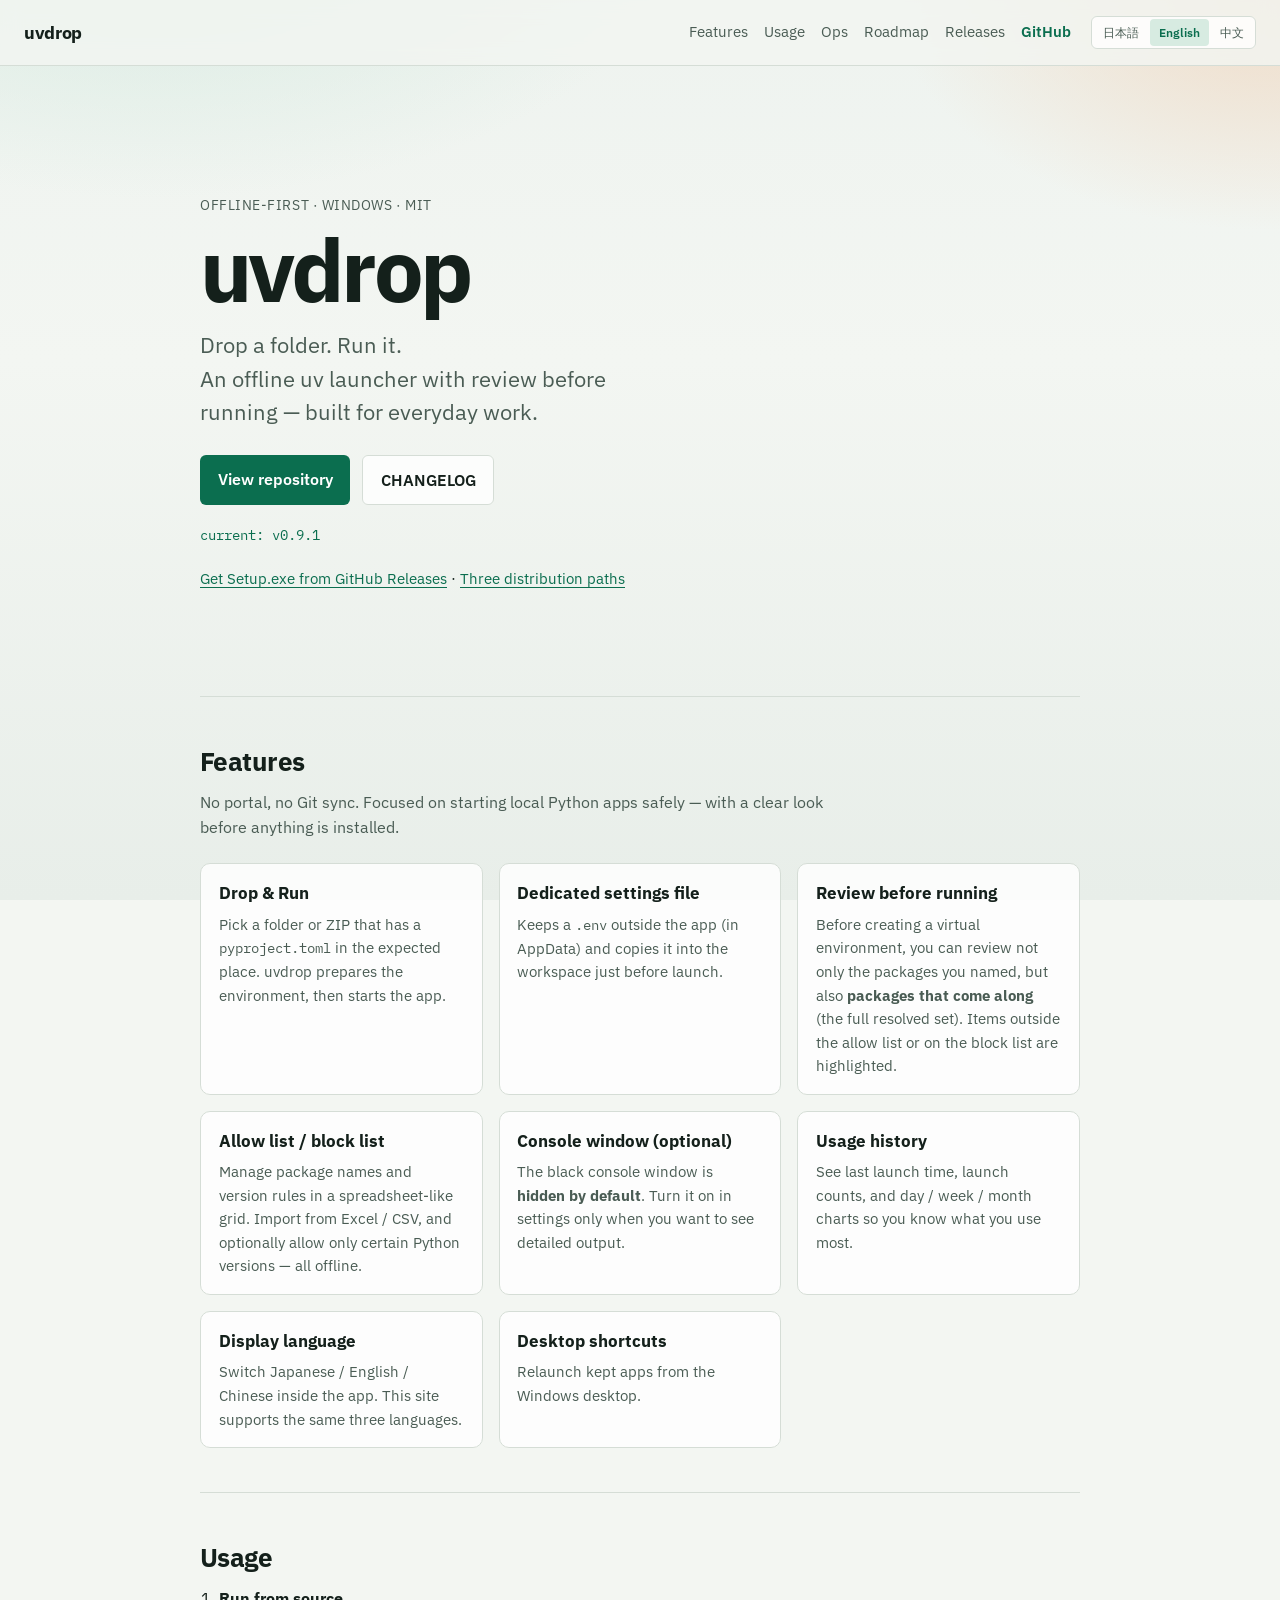
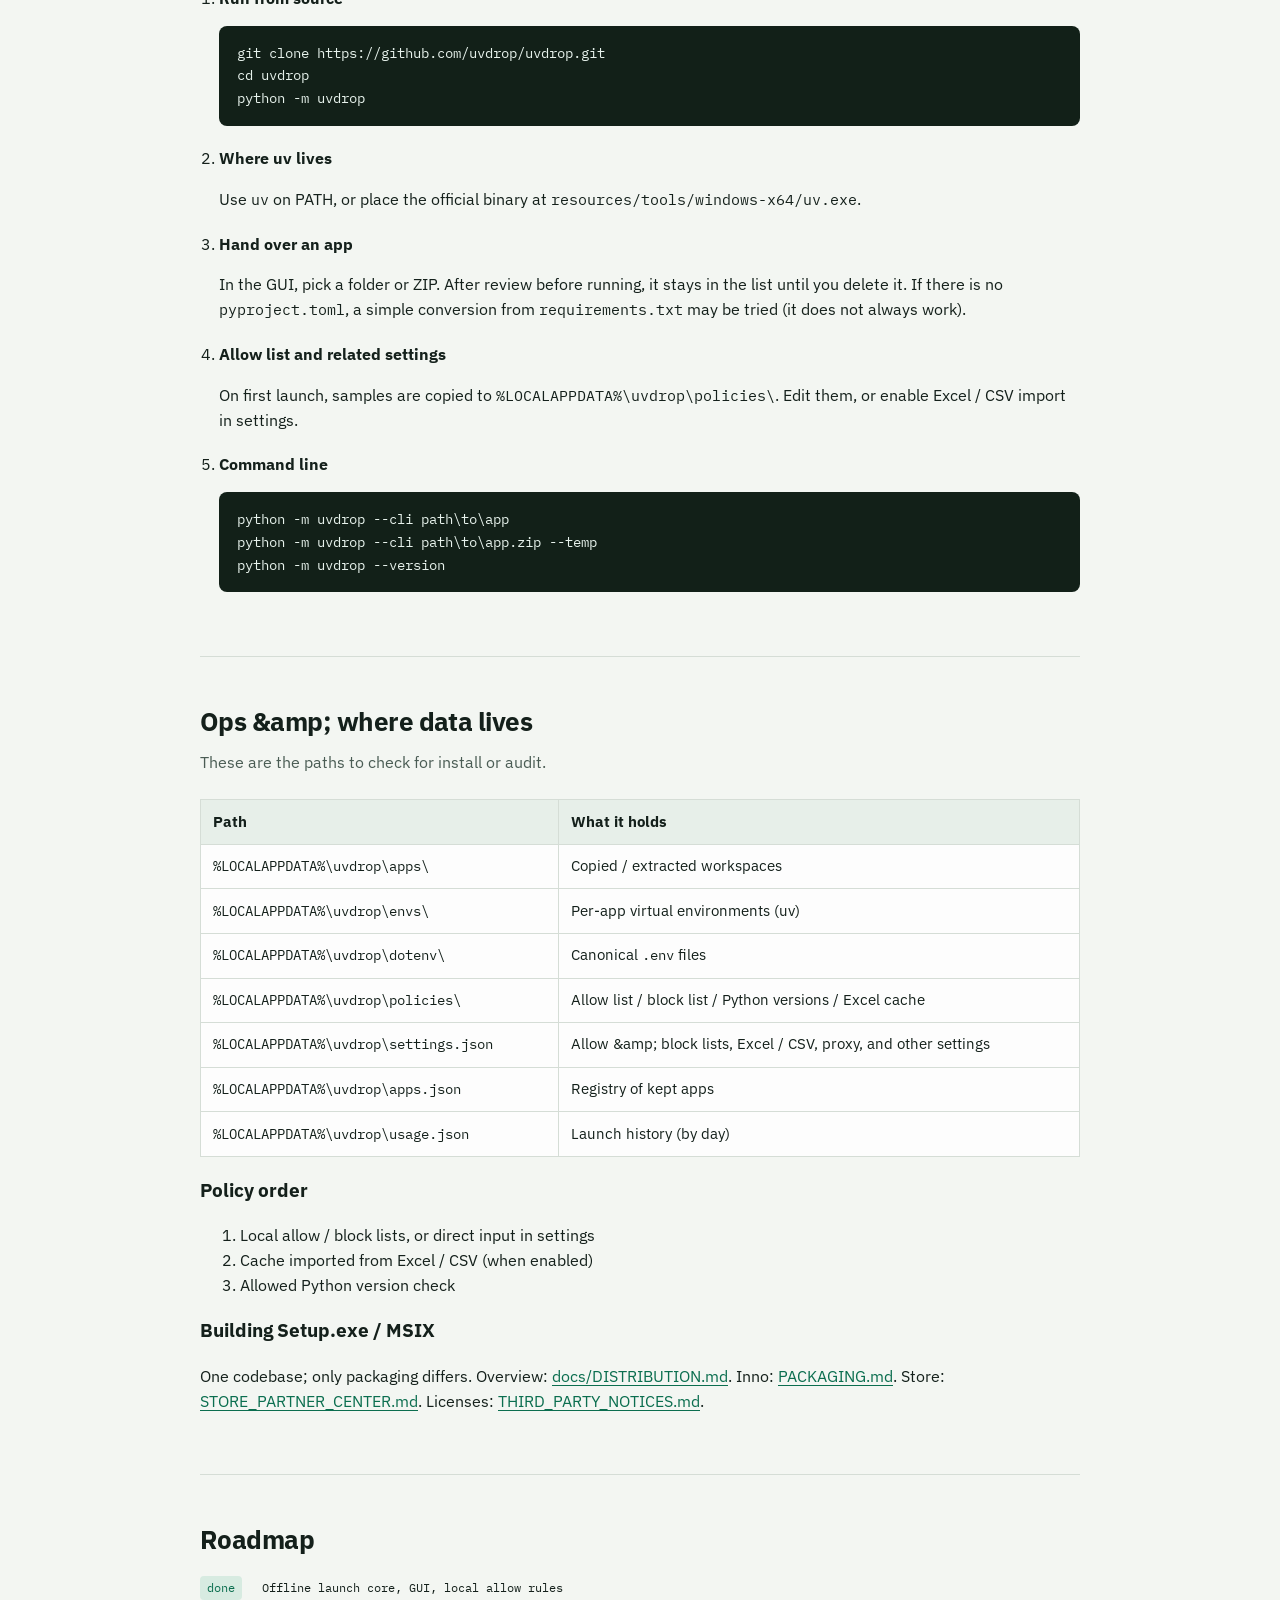
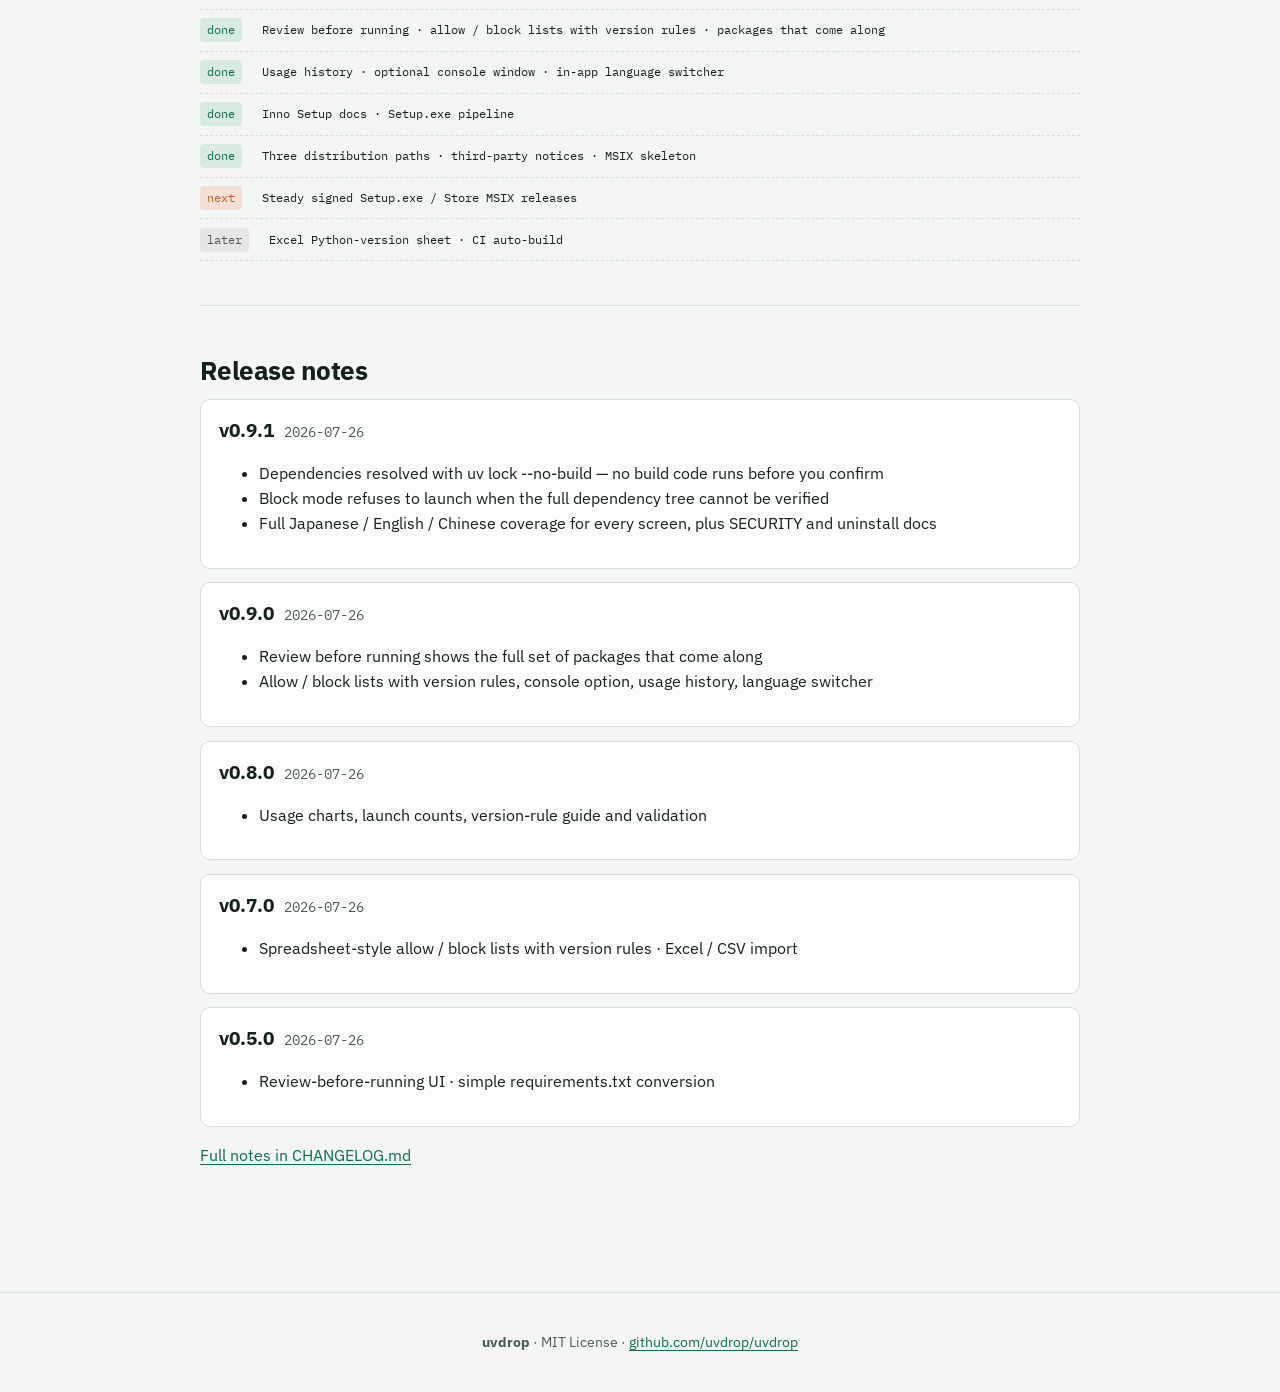
==== docs/index.html @ cacb7b63 "Add guarded catalog distribution and benchmark tooling Support local and HTTP catalog endpoints, Pyt" ====
<!DOCTYPE html>
<html lang="en">
<head>
  <meta charset="utf-8" />
  <meta name="viewport" content="width=device-width, initial-scale=1" />
  <title>uvdrop — Offline-first uv launcher</title>
  <meta name="description" content="Pass a folder or ZIP, review packages that come along before running, then start your Python app with uv — offline-friendly." />
  <link rel="preconnect" href="https://fonts.googleapis.com" />
  <link rel="preconnect" href="https://fonts.gstatic.com" crossorigin />
  <link href="https://fonts.googleapis.com/css2?family=IBM+Plex+Mono:wght@400;600&family=IBM+Plex+Sans:wght@400;500;600;700&display=swap" rel="stylesheet" />
  <link rel="stylesheet" href="styles.css" />
</head>
<body>
  <div class="bg"></div>
  <header class="top">
    <a class="brand" href="./">uvdrop</a>
    <div class="top-right">
      <nav>
        <a href="#features" data-i18n="nav.features">Features</a>
        <a href="#usage" data-i18n="nav.usage">Usage</a>
        <a href="#ops" data-i18n="nav.ops">Ops</a>
        <a href="#roadmap" data-i18n="nav.roadmap">Roadmap</a>
        <a href="#changelog" data-i18n="nav.changelog">Releases</a>
        <a class="gh" href="https://github.com/uvdrop/uvdrop" data-i18n="nav.github">GitHub</a>
      </nav>
      <div class="lang-switch" role="group" aria-label="Language">
        <button type="button" data-lang="ja" aria-pressed="false">日本語</button>
        <button type="button" data-lang="en" aria-pressed="false">English</button>
        <button type="button" data-lang="zh" aria-pressed="false">中文</button>
      </div>
    </div>
  </header>

  <main>
    <section class="hero">
      <p class="eyebrow" data-i18n="hero.eyebrow">Offline-first · Windows · MIT</p>
      <h1 class="logo">uvdrop</h1>
      <p class="tag" data-i18n-html="hero.tag">Drop a folder. Run it.<br />An offline uv launcher with review before running.</p>
      <div class="cta">
        <a class="btn primary" href="https://github.com/uvdrop/uvdrop" data-i18n="hero.cta.repo">View repository</a>
        <a class="btn ghost" href="https://github.com/uvdrop/uvdrop/blob/main/CHANGELOG.md" data-i18n="hero.cta.changelog">CHANGELOG</a>
      </div>
      <p class="ver" id="site-version" data-i18n="hero.version">current: v0.9.1</p>
      <p class="hero-dl" data-i18n-html="hero.dl"><a href="https://github.com/uvdrop/uvdrop/releases">Get Setup.exe from GitHub Releases</a> · <a href="https://github.com/uvdrop/uvdrop/blob/main/docs/DISTRIBUTION.md">Three distribution paths</a></p>
    </section>

    <section id="features" class="block">
      <h2 data-i18n="features.title">Features</h2>
      <p class="lede" data-i18n="features.lede">No portal, no Git sync. Focused on starting local Python apps with a clear look before anything is installed.</p>
      <ul class="grid">
        <li>
          <h3 data-i18n-html="features.drop.title">Drop &amp; Run</h3>
          <p data-i18n-html="features.drop.body">Pick a folder or ZIP that has a <code>pyproject.toml</code> in the expected place.</p>
        </li>
        <li>
          <h3 data-i18n="features.env.title">Dedicated settings file</h3>
          <p data-i18n-html="features.env.body">Keeps a <code>.env</code> outside the app and copies it into the workspace just before launch.</p>
        </li>
        <li>
          <h3 data-i18n="features.review.title">Review before running</h3>
          <p data-i18n-html="features.review.body">Before creating a virtual environment, review packages that come along (the full resolved set).</p>
        </li>
        <li>
          <h3 data-i18n="features.policy.title">Allow list / block list</h3>
          <p data-i18n="features.policy.body">Manage package names and version rules in a grid. Import from Excel / CSV offline.</p>
        </li>
        <li>
          <h3 data-i18n="features.console.title">Console window (optional)</h3>
          <p data-i18n-html="features.console.body">The black console window is <strong>hidden by default</strong>.</p>
        </li>
        <li>
          <h3 data-i18n="features.usage.title">Usage history</h3>
          <p data-i18n="features.usage.body">Last launch, launch counts, and day / week / month charts.</p>
        </li>
        <li>
          <h3 data-i18n="features.lang.title">Display language</h3>
          <p data-i18n="features.lang.body">Switch Japanese / English / Chinese inside the app.</p>
        </li>
        <li>
          <h3 data-i18n="features.shortcut.title">Desktop shortcuts</h3>
          <p data-i18n="features.shortcut.body">Relaunch kept apps from the Windows desktop.</p>
        </li>
      </ul>
    </section>

    <section id="usage" class="block">
      <h2 data-i18n="usage.title">Usage</h2>
      <ol class="steps">
        <li>
          <strong data-i18n="usage.dev.title">Run from source</strong>
          <pre><code>git clone https://github.com/uvdrop/uvdrop.git
cd uvdrop
python -m uvdrop</code></pre>
        </li>
        <li>
          <strong data-i18n="usage.uv.title">Where uv lives</strong>
          <p data-i18n-html="usage.uv.body">Use <code>uv</code> on PATH, or place the official binary at <code>resources/tools/windows-x64/uv.exe</code>.</p>
        </li>
        <li>
          <strong data-i18n="usage.app.title">Hand over an app</strong>
          <p data-i18n-html="usage.app.body">In the GUI, pick a folder or ZIP. After review before running, it stays in the list until you delete it.</p>
        </li>
        <li>
          <strong data-i18n="usage.policy.title">Allow list and related settings</strong>
          <p data-i18n-html="usage.policy.body">On first launch, samples are copied to <code>%LOCALAPPDATA%\uvdrop\policies\</code>.</p>
        </li>
        <li>
          <strong data-i18n="usage.cli.title">Command line</strong>
          <pre><code>python -m uvdrop --cli path\to\app
python -m uvdrop --cli path\to\app.zip --temp
python -m uvdrop --version</code></pre>
        </li>
      </ol>
    </section>

    <section id="ops" class="block">
      <h2 data-i18n="ops.title">Ops &amp; where data lives</h2>
      <p class="lede" data-i18n="ops.lede">These are the paths to check for install or audit.</p>
      <table>
        <thead>
          <tr>
            <th data-i18n="ops.th.path">Path</th>
            <th data-i18n="ops.th.content">What it holds</th>
          </tr>
        </thead>
        <tbody>
          <tr><td><code>%LOCALAPPDATA%\uvdrop\apps\</code></td><td data-i18n="ops.apps">Copied / extracted workspaces</td></tr>
          <tr><td><code>%LOCALAPPDATA%\uvdrop\envs\</code></td><td data-i18n="ops.envs">Per-app virtual environments (uv)</td></tr>
          <tr><td><code>%LOCALAPPDATA%\uvdrop\dotenv\</code></td><td data-i18n-html="ops.dotenv">Canonical <code>.env</code> files</td></tr>
          <tr><td><code>%LOCALAPPDATA%\uvdrop\policies\</code></td><td data-i18n="ops.policies">Allow list / block list / Python versions / Excel cache</td></tr>
          <tr><td><code>%LOCALAPPDATA%\uvdrop\settings.json</code></td><td data-i18n="ops.settings">Allow &amp; block lists, Excel / CSV, proxy, and other settings</td></tr>
          <tr><td><code>%LOCALAPPDATA%\uvdrop\apps.json</code></td><td data-i18n="ops.appsjson">Registry of kept apps</td></tr>
          <tr><td><code>%LOCALAPPDATA%\uvdrop\usage.json</code></td><td data-i18n="ops.usage">Launch history (by day)</td></tr>
        </tbody>
      </table>
      <h3 data-i18n="ops.priority.title">Policy order</h3>
      <ol>
        <li data-i18n="ops.priority.1">Local allow / block lists, or direct input in settings</li>
        <li data-i18n="ops.priority.2">Cache imported from Excel / CSV (when enabled)</li>
        <li data-i18n="ops.priority.3">Allowed Python version check</li>
      </ol>
      <h3 data-i18n="ops.build.title">Building Setup.exe / MSIX</h3>
      <p data-i18n-html="ops.build.body">One codebase; only packaging differs. See docs/DISTRIBUTION.md.</p>
    </section>

    <section id="roadmap" class="block">
      <h2 data-i18n="roadmap.title">Roadmap</h2>
      <ul class="roadmap">
        <li><span class="done">done</span> <span data-i18n="roadmap.1">Offline launch core, GUI, local allow rules</span></li>
        <li><span class="done">done</span> <span data-i18n="roadmap.2">Review before running · allow / block lists · packages that come along</span></li>
        <li><span class="done">done</span> <span data-i18n="roadmap.3">Usage history · optional console · language switcher</span></li>
        <li><span class="done">done</span> <span data-i18n="roadmap.4">Inno Setup docs · Setup.exe pipeline</span></li>
        <li><span class="done">done</span> <span data-i18n="roadmap.5">Three distribution paths · third-party notices · MSIX skeleton</span></li>
        <li><span class="next">next</span> <span data-i18n="roadmap.6">Steady signed Setup.exe / Store MSIX releases</span></li>
        <li><span class="later">later</span> <span data-i18n="roadmap.7">Excel Python-version sheet · CI auto-build</span></li>
      </ul>
    </section>

    <section id="changelog" class="block">
      <h2 data-i18n="changelog.title">Release notes</h2>
      <article class="release">
        <h3><span data-i18n="changelog.091.title">v0.9.1</span> <time datetime="2026-07-26">2026-07-26</time></h3>
        <ul>
          <li data-i18n="changelog.091.1">Dependencies resolved with uv lock --no-build — no build code runs before you confirm</li>
          <li data-i18n="changelog.091.2">Block mode refuses to launch when the full dependency tree cannot be verified</li>
          <li data-i18n="changelog.091.3">Full Japanese / English / Chinese coverage for every screen, plus SECURITY and uninstall docs</li>
        </ul>
      </article>
      <article class="release">
        <h3><span data-i18n="changelog.090.title">v0.9.0</span> <time datetime="2026-07-26">2026-07-26</time></h3>
        <ul>
          <li data-i18n="changelog.090.1">Review before running shows the full set of packages that come along</li>
          <li data-i18n="changelog.090.2">Allow / block lists with version rules, console option, usage history, language switcher</li>
        </ul>
      </article>
      <article class="release">
        <h3><span data-i18n="changelog.080.title">v0.8.0</span> <time datetime="2026-07-26">2026-07-26</time></h3>
        <ul>
          <li data-i18n="changelog.080.1">Usage charts, launch counts, version-rule guide and validation</li>
        </ul>
      </article>
      <article class="release">
        <h3><span data-i18n="changelog.070.title">v0.7.0</span> <time datetime="2026-07-26">2026-07-26</time></h3>
        <ul>
          <li data-i18n="changelog.070.1">Spreadsheet-style allow / block lists with version rules · Excel / CSV import</li>
        </ul>
      </article>
      <article class="release">
        <h3><span data-i18n="changelog.050.title">v0.5.0</span> <time datetime="2026-07-26">2026-07-26</time></h3>
        <ul>
          <li data-i18n="changelog.050.1">Review-before-running UI · simple requirements.txt conversion</li>
        </ul>
      </article>
      <p><a href="https://github.com/uvdrop/uvdrop/blob/main/CHANGELOG.md" data-i18n="changelog.more">Full notes in CHANGELOG.md</a></p>
    </section>
  </main>

  <footer>
    <p data-i18n-html="footer"><strong>uvdrop</strong> · MIT License · <a href="https://github.com/uvdrop/uvdrop">github.com/uvdrop/uvdrop</a></p>
  </footer>
  <script src="i18n.js"></script>
</body>
</html>
---- docs/styles.css ----
:root {
  --ink: #14201b;
  --muted: #4a5c54;
  --paper: #f3f6f2;
  --panel: #ffffffcc;
  --accent: #0b6e4f;
  --accent-2: #c45c26;
  --line: #d5ddd6;
  --mono: "IBM Plex Mono", ui-monospace, monospace;
  --sans: "IBM Plex Sans", "Hiragino Sans", "Noto Sans JP", sans-serif;
}

* { box-sizing: border-box; }
html { scroll-behavior: smooth; }
body {
  margin: 0;
  font-family: var(--sans);
  color: var(--ink);
  background: var(--paper);
  line-height: 1.55;
}
.bg {
  position: fixed;
  inset: 0;
  z-index: -1;
  background:
    radial-gradient(900px 480px at 12% -10%, #d7ebe1 0%, transparent 60%),
    radial-gradient(700px 420px at 100% 0%, #f0dcc8 0%, transparent 55%),
    linear-gradient(180deg, #eef3ef 0%, var(--paper) 40%, #e8eee9 100%);
}
a { color: var(--accent); text-underline-offset: 3px; }
code, pre { font-family: var(--mono); font-size: 0.92em; }
pre {
  background: #122018;
  color: #e7f2ec;
  padding: 1rem 1.1rem;
  overflow-x: auto;
  border-radius: 8px;
}

.top {
  display: flex;
  align-items: center;
  justify-content: space-between;
  gap: 1rem;
  padding: 1rem 1.5rem;
  position: sticky;
  top: 0;
  backdrop-filter: blur(10px);
  background: #f3f6f2cc;
  border-bottom: 1px solid var(--line);
  z-index: 10;
}
.brand {
  font-weight: 700;
  font-size: 1.15rem;
  color: var(--ink);
  text-decoration: none;
  letter-spacing: -0.02em;
}
.top-right {
  display: flex;
  flex-wrap: wrap;
  align-items: center;
  justify-content: flex-end;
  gap: 0.75rem 1.25rem;
}
nav {
  display: flex;
  flex-wrap: wrap;
  gap: 0.85rem 1rem;
  font-size: 0.92rem;
}
nav a { color: var(--muted); text-decoration: none; }
nav a:hover { color: var(--ink); }
nav .gh {
  color: var(--accent);
  font-weight: 600;
}
.lang-switch {
  display: inline-flex;
  align-items: center;
  gap: 0.15rem;
  padding: 0.15rem;
  border: 1px solid var(--line);
  border-radius: 6px;
  background: var(--panel);
}
.lang-switch button {
  font-family: var(--sans);
  font-size: 0.78rem;
  font-weight: 500;
  line-height: 1.2;
  padding: 0.35rem 0.55rem;
  border: 0;
  border-radius: 4px;
  background: transparent;
  color: var(--muted);
  cursor: pointer;
}
.lang-switch button:hover { color: var(--ink); }
.lang-switch button.is-active {
  background: #d7ebe1;
  color: var(--accent);
  font-weight: 600;
}

main { max-width: 920px; margin: 0 auto; padding: 0 1.25rem 4rem; }

.hero {
  padding: 4.5rem 0 3rem;
  min-height: 70vh;
  display: flex;
  flex-direction: column;
  justify-content: center;
}
.eyebrow {
  margin: 0 0 0.75rem;
  color: var(--muted);
  font-size: 0.85rem;
  letter-spacing: 0.04em;
  text-transform: uppercase;
}
.logo {
  margin: 0;
  font-size: clamp(3rem, 10vw, 5.5rem);
  line-height: 0.95;
  letter-spacing: -0.04em;
}
.tag {
  margin: 1.1rem 0 1.6rem;
  font-size: clamp(1.1rem, 2.4vw, 1.35rem);
  color: var(--muted);
  max-width: 28rem;
}
.cta { display: flex; flex-wrap: wrap; gap: 0.75rem; }
.btn {
  display: inline-block;
  padding: 0.7rem 1.1rem;
  border-radius: 6px;
  text-decoration: none;
  font-weight: 600;
}
.btn.primary { background: var(--accent); color: #fff; }
.btn.ghost { border: 1px solid var(--line); color: var(--ink); background: var(--panel); }
.ver {
  margin-top: 1.25rem;
  font-family: var(--mono);
  font-size: 0.85rem;
  color: var(--accent);
}
.hero-dl {
  margin: 0.5rem 0 0;
  font-size: 0.95rem;
}

.block { padding: 2.75rem 0; border-top: 1px solid var(--line); }
.block h2 {
  margin: 0 0 0.5rem;
  font-size: 1.65rem;
  letter-spacing: -0.02em;
}
.lede { color: var(--muted); margin: 0 0 1.5rem; max-width: 40rem; }

.grid {
  list-style: none;
  margin: 0;
  padding: 0;
  display: grid;
  grid-template-columns: repeat(auto-fit, minmax(240px, 1fr));
  gap: 1rem;
}
.grid li {
  background: var(--panel);
  border: 1px solid var(--line);
  border-radius: 10px;
  padding: 1rem 1.1rem;
}
.grid h3 { margin: 0 0 0.4rem; font-size: 1.05rem; }
.grid p { margin: 0; color: var(--muted); font-size: 0.95rem; }

.steps { margin: 0; padding-left: 1.2rem; }
.steps li { margin-bottom: 1.25rem; }

table {
  width: 100%;
  border-collapse: collapse;
  font-size: 0.92rem;
  background: var(--panel);
}
th, td {
  border: 1px solid var(--line);
  padding: 0.65rem 0.75rem;
  text-align: left;
  vertical-align: top;
}
th { background: #e7efe9; }

.roadmap { list-style: none; padding: 0; margin: 0; }
.roadmap li {
  display: flex;
  gap: 0.75rem;
  align-items: flex-start;
  padding: 0.55rem 0;
  border-bottom: 1px dashed var(--line);
}
.roadmap span {
  font-family: var(--mono);
  font-size: 0.75rem;
  padding: 0.15rem 0.45rem;
  border-radius: 4px;
  flex: 0 0 auto;
}
.done { background: #d7ebe1; color: var(--accent); }
.next { background: #f3e0d2; color: var(--accent-2); }
.later { background: #e6e6e6; color: #555; }

.release {
  background: var(--panel);
  border: 1px solid var(--line);
  border-radius: 10px;
  padding: 1rem 1.1rem;
  margin-bottom: 0.85rem;
}
.release h3 { margin: 0 0 0.5rem; }
.release time {
  font-family: var(--mono);
  font-size: 0.85rem;
  color: var(--muted);
  font-weight: 400;
  margin-left: 0.4rem;
}

footer {
  border-top: 1px solid var(--line);
  padding: 1.5rem;
  text-align: center;
  color: var(--muted);
  font-size: 0.9rem;
}

@media (max-width: 720px) {
  .hero { min-height: auto; padding-top: 2.5rem; }
  .top-right { justify-content: flex-end; }
  nav { justify-content: flex-end; }
}
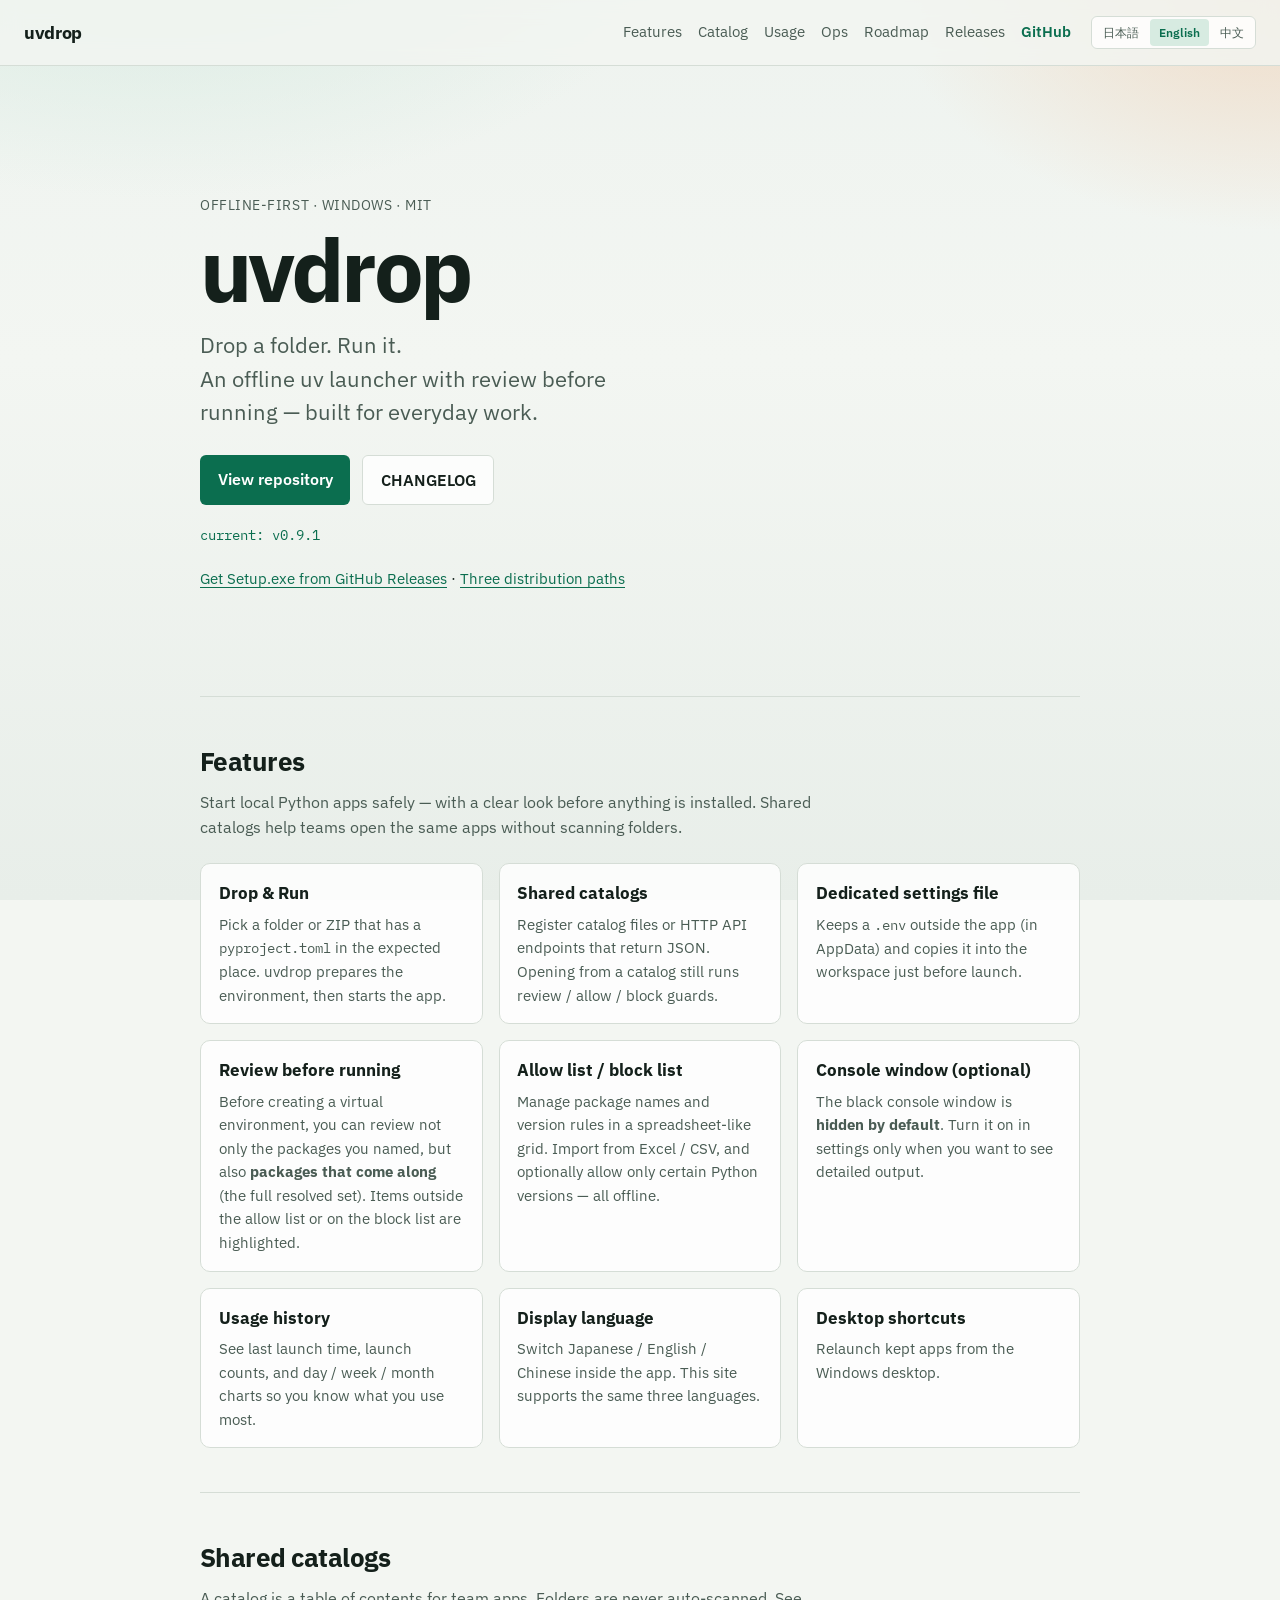
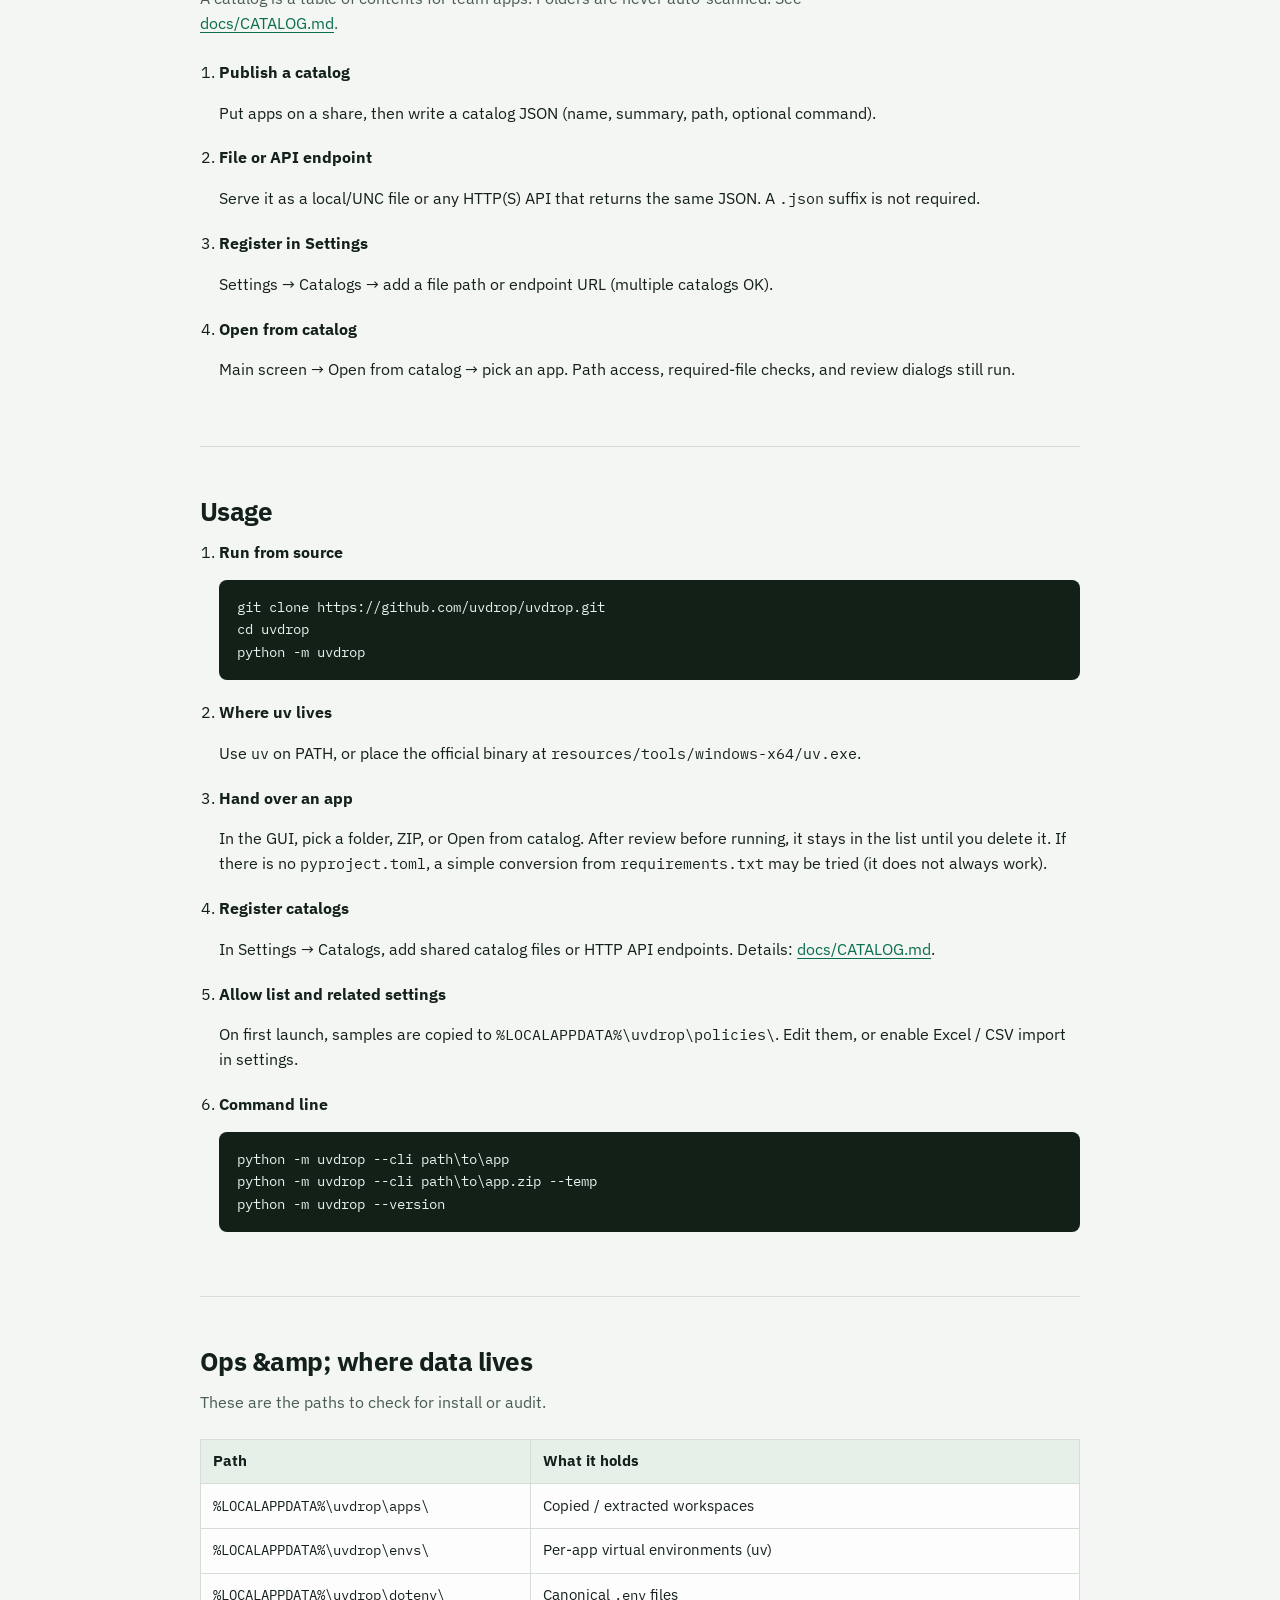
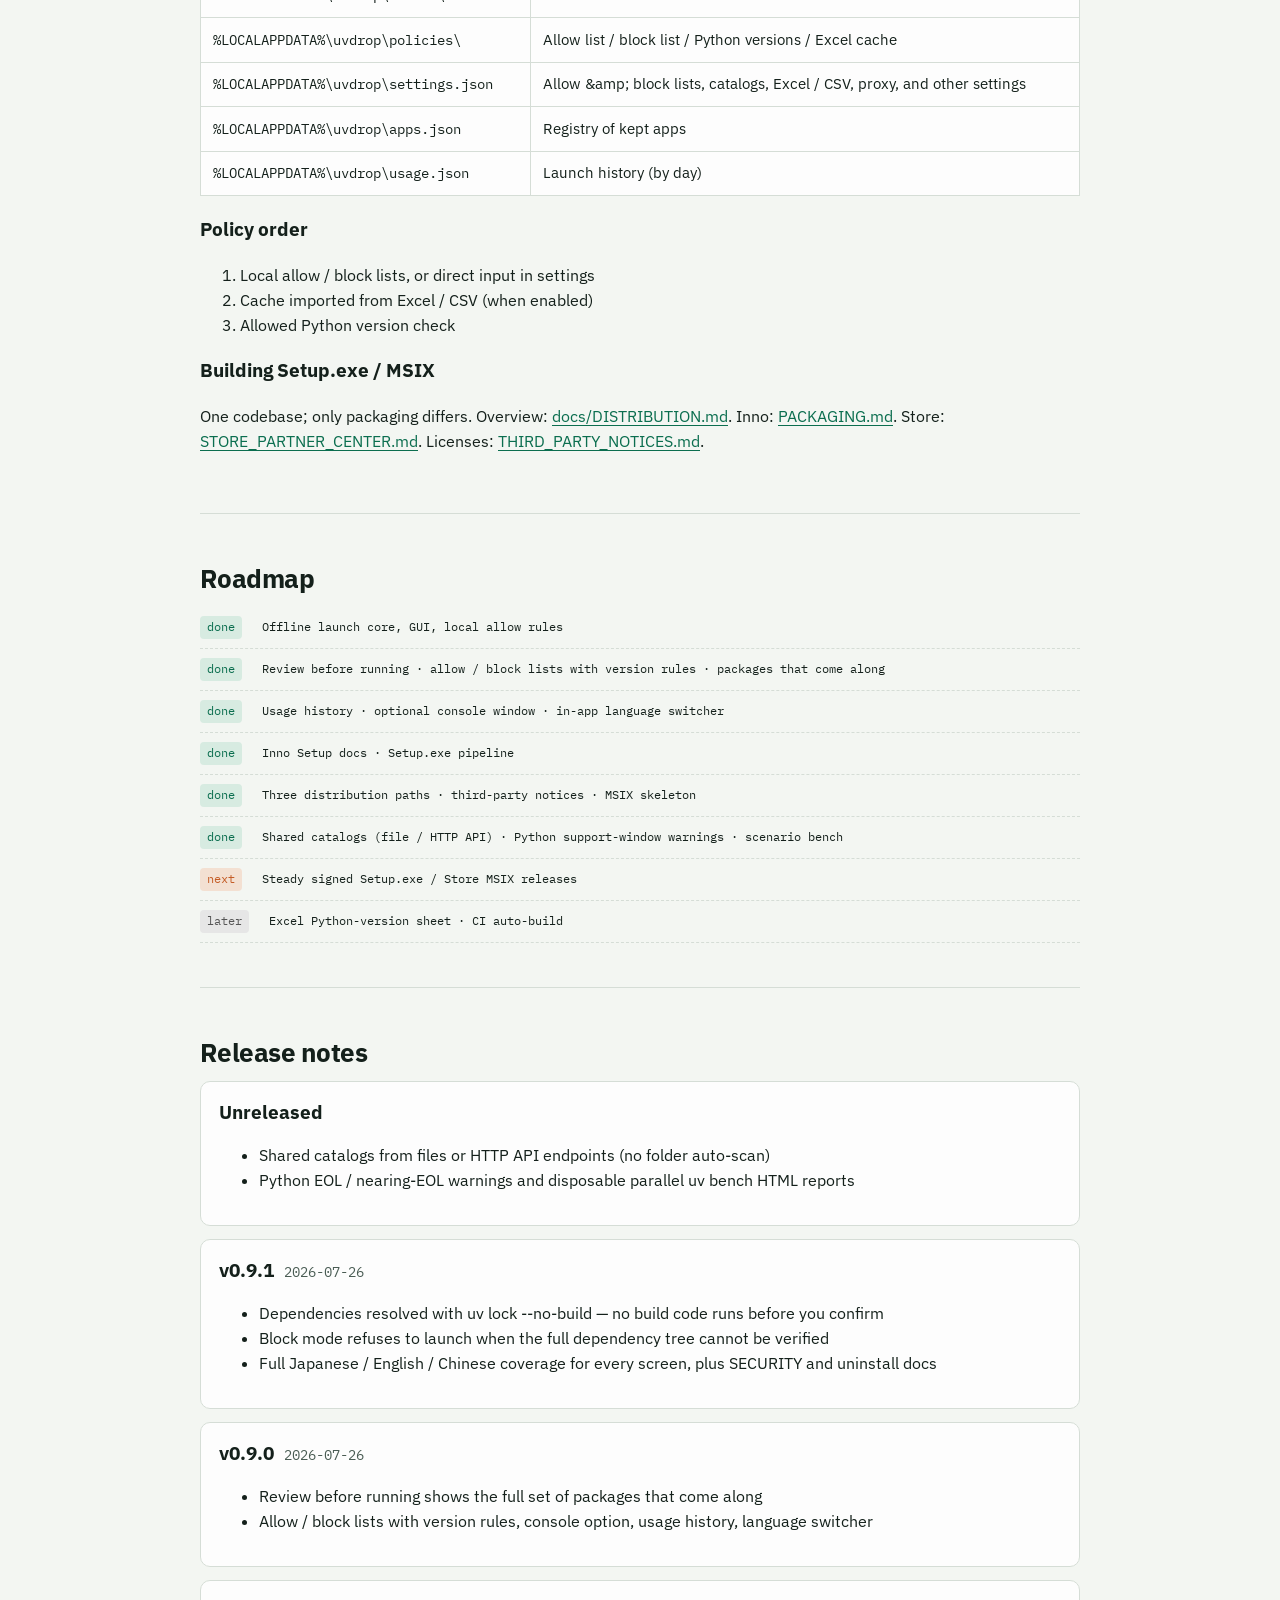
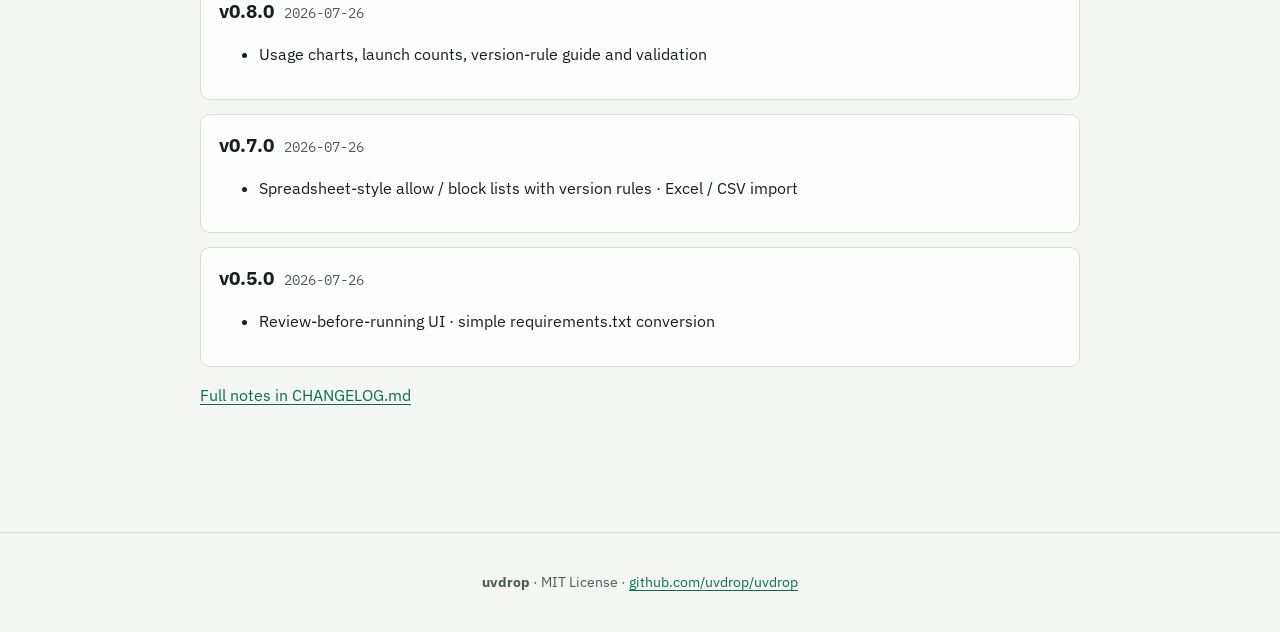
==== commit 8fc5b043: "Document shared catalogs on GitHub Pages Surface catalog endpoints in the public site and README so " ====
--- a/docs/index.html
+++ b/docs/index.html
@@ -17,6 +17,7 @@
     <div class="top-right">
       <nav>
         <a href="#features" data-i18n="nav.features">Features</a>
+        <a href="#catalog" data-i18n="nav.catalog">Catalog</a>
         <a href="#usage" data-i18n="nav.usage">Usage</a>
         <a href="#ops" data-i18n="nav.ops">Ops</a>
         <a href="#roadmap" data-i18n="nav.roadmap">Roadmap</a>
@@ -46,13 +47,17 @@
 
     <section id="features" class="block">
       <h2 data-i18n="features.title">Features</h2>
-      <p class="lede" data-i18n="features.lede">No portal, no Git sync. Focused on starting local Python apps with a clear look before anything is installed.</p>
+      <p class="lede" data-i18n="features.lede">Start local Python apps with a clear look before anything is installed. Shared catalogs help teams open the same apps without scanning folders.</p>
       <ul class="grid">
         <li>
           <h3 data-i18n-html="features.drop.title">Drop &amp; Run</h3>
           <p data-i18n-html="features.drop.body">Pick a folder or ZIP that has a <code>pyproject.toml</code> in the expected place.</p>
         </li>
         <li>
+          <h3 data-i18n="features.catalog.title">Shared catalogs</h3>
+          <p data-i18n-html="features.catalog.body">Register catalog files or HTTP API endpoints. Open listed apps with the same review / allow / block guards.</p>
+        </li>
+        <li>
           <h3 data-i18n="features.env.title">Dedicated settings file</h3>
           <p data-i18n-html="features.env.body">Keeps a <code>.env</code> outside the app and copies it into the workspace just before launch.</p>
         </li>
@@ -81,6 +86,29 @@
           <p data-i18n="features.shortcut.body">Relaunch kept apps from the Windows desktop.</p>
         </li>
       </ul>
+    </section>
+
+    <section id="catalog" class="block">
+      <h2 data-i18n="catalog.title">Shared catalogs</h2>
+      <p class="lede" data-i18n-html="catalog.lede">A catalog is a table of contents for team apps. Folders are never auto-scanned. See <a href="https://github.com/uvdrop/uvdrop/blob/main/docs/CATALOG.md">docs/CATALOG.md</a>.</p>
+      <ol class="steps">
+        <li>
+          <strong data-i18n="catalog.step1.title">Publish a catalog</strong>
+          <p data-i18n-html="catalog.step1.body">Put apps on a share, then write a catalog JSON (name, summary, path, optional command).</p>
+        </li>
+        <li>
+          <strong data-i18n="catalog.step2.title">File or API endpoint</strong>
+          <p data-i18n-html="catalog.step2.body">Serve it as a local/UNC file or any HTTP(S) API that returns the same JSON. A <code>.json</code> suffix is not required.</p>
+        </li>
+        <li>
+          <strong data-i18n="catalog.step3.title">Register in Settings</strong>
+          <p data-i18n="catalog.step3.body">Settings → Catalogs → add a file path or endpoint URL (multiple catalogs OK).</p>
+        </li>
+        <li>
+          <strong data-i18n="catalog.step4.title">Open from catalog</strong>
+          <p data-i18n="catalog.step4.body">Main screen → Open from catalog → pick an app. Path access, required-file checks, and review dialogs still run.</p>
+        </li>
+      </ol>
     </section>
 
     <section id="usage" class="block">
@@ -98,7 +126,11 @@
         </li>
         <li>
           <strong data-i18n="usage.app.title">Hand over an app</strong>
-          <p data-i18n-html="usage.app.body">In the GUI, pick a folder or ZIP. After review before running, it stays in the list until you delete it.</p>
+          <p data-i18n-html="usage.app.body">In the GUI, pick a folder, ZIP, or Open from catalog. After review before running, it stays in the list until you delete it.</p>
+        </li>
+        <li>
+          <strong data-i18n="usage.catalog.title">Register catalogs</strong>
+          <p data-i18n-html="usage.catalog.body">In Settings → Catalogs, add shared catalog files or HTTP API endpoints. Details: <a href="https://github.com/uvdrop/uvdrop/blob/main/docs/CATALOG.md">docs/CATALOG.md</a>.</p>
         </li>
         <li>
           <strong data-i18n="usage.policy.title">Allow list and related settings</strong>
@@ -128,7 +160,7 @@
           <tr><td><code>%LOCALAPPDATA%\uvdrop\envs\</code></td><td data-i18n="ops.envs">Per-app virtual environments (uv)</td></tr>
           <tr><td><code>%LOCALAPPDATA%\uvdrop\dotenv\</code></td><td data-i18n-html="ops.dotenv">Canonical <code>.env</code> files</td></tr>
           <tr><td><code>%LOCALAPPDATA%\uvdrop\policies\</code></td><td data-i18n="ops.policies">Allow list / block list / Python versions / Excel cache</td></tr>
-          <tr><td><code>%LOCALAPPDATA%\uvdrop\settings.json</code></td><td data-i18n="ops.settings">Allow &amp; block lists, Excel / CSV, proxy, and other settings</td></tr>
+          <tr><td><code>%LOCALAPPDATA%\uvdrop\settings.json</code></td><td data-i18n="ops.settings">Allow &amp; block lists, catalogs, Excel / CSV, proxy, and other settings</td></tr>
           <tr><td><code>%LOCALAPPDATA%\uvdrop\apps.json</code></td><td data-i18n="ops.appsjson">Registry of kept apps</td></tr>
           <tr><td><code>%LOCALAPPDATA%\uvdrop\usage.json</code></td><td data-i18n="ops.usage">Launch history (by day)</td></tr>
         </tbody>
@@ -151,6 +183,7 @@
         <li><span class="done">done</span> <span data-i18n="roadmap.3">Usage history · optional console · language switcher</span></li>
         <li><span class="done">done</span> <span data-i18n="roadmap.4">Inno Setup docs · Setup.exe pipeline</span></li>
         <li><span class="done">done</span> <span data-i18n="roadmap.5">Three distribution paths · third-party notices · MSIX skeleton</span></li>
+        <li><span class="done">done</span> <span data-i18n="roadmap.catalog">Shared catalogs (file / HTTP API) · Python support-window warnings · scenario bench</span></li>
         <li><span class="next">next</span> <span data-i18n="roadmap.6">Steady signed Setup.exe / Store MSIX releases</span></li>
         <li><span class="later">later</span> <span data-i18n="roadmap.7">Excel Python-version sheet · CI auto-build</span></li>
       </ul>
@@ -158,6 +191,13 @@
 
     <section id="changelog" class="block">
       <h2 data-i18n="changelog.title">Release notes</h2>
+      <article class="release">
+        <h3><span data-i18n="changelog.unreleased.title">Unreleased</span></h3>
+        <ul>
+          <li data-i18n="changelog.unreleased.1">Shared catalogs from files or HTTP API endpoints (no folder auto-scan)</li>
+          <li data-i18n="changelog.unreleased.2">Python EOL / nearing-EOL warnings and disposable parallel uv bench HTML reports</li>
+        </ul>
+      </article>
       <article class="release">
         <h3><span data-i18n="changelog.091.title">v0.9.1</span> <time datetime="2026-07-26">2026-07-26</time></h3>
         <ul>
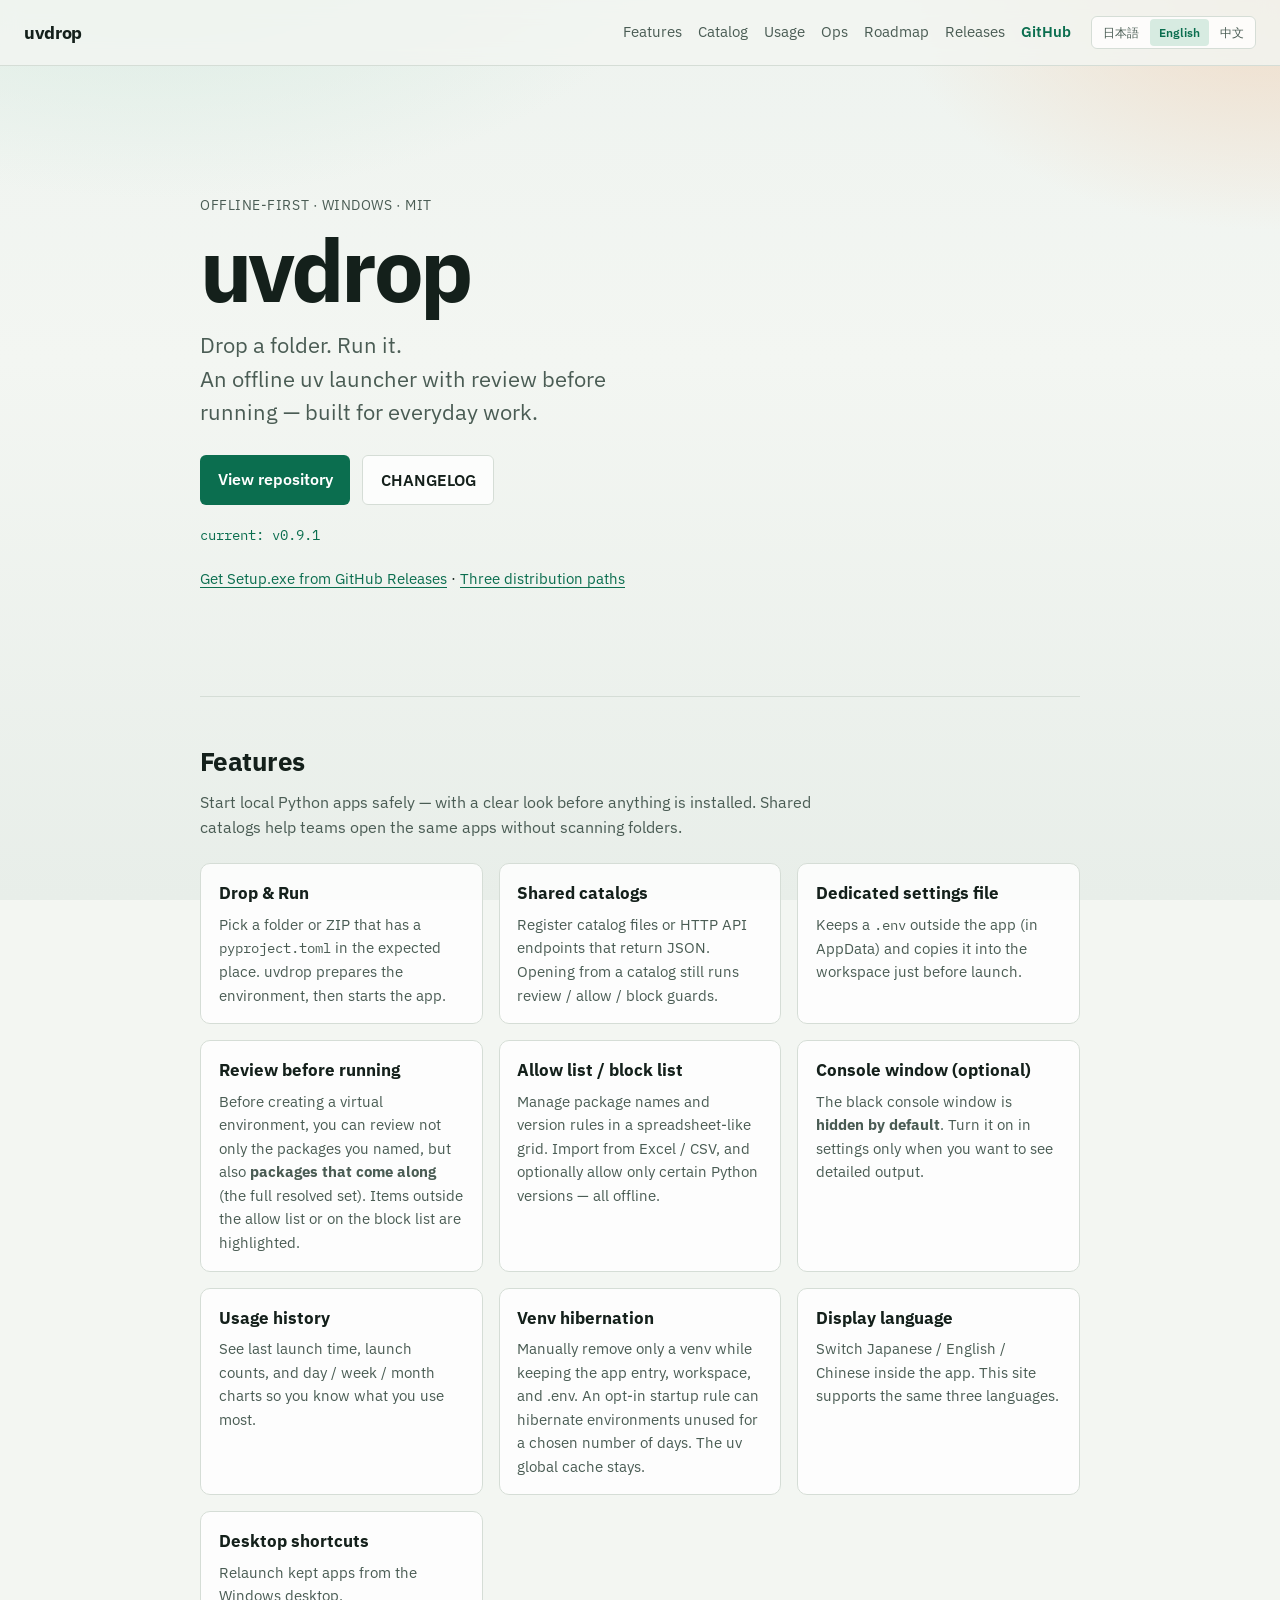
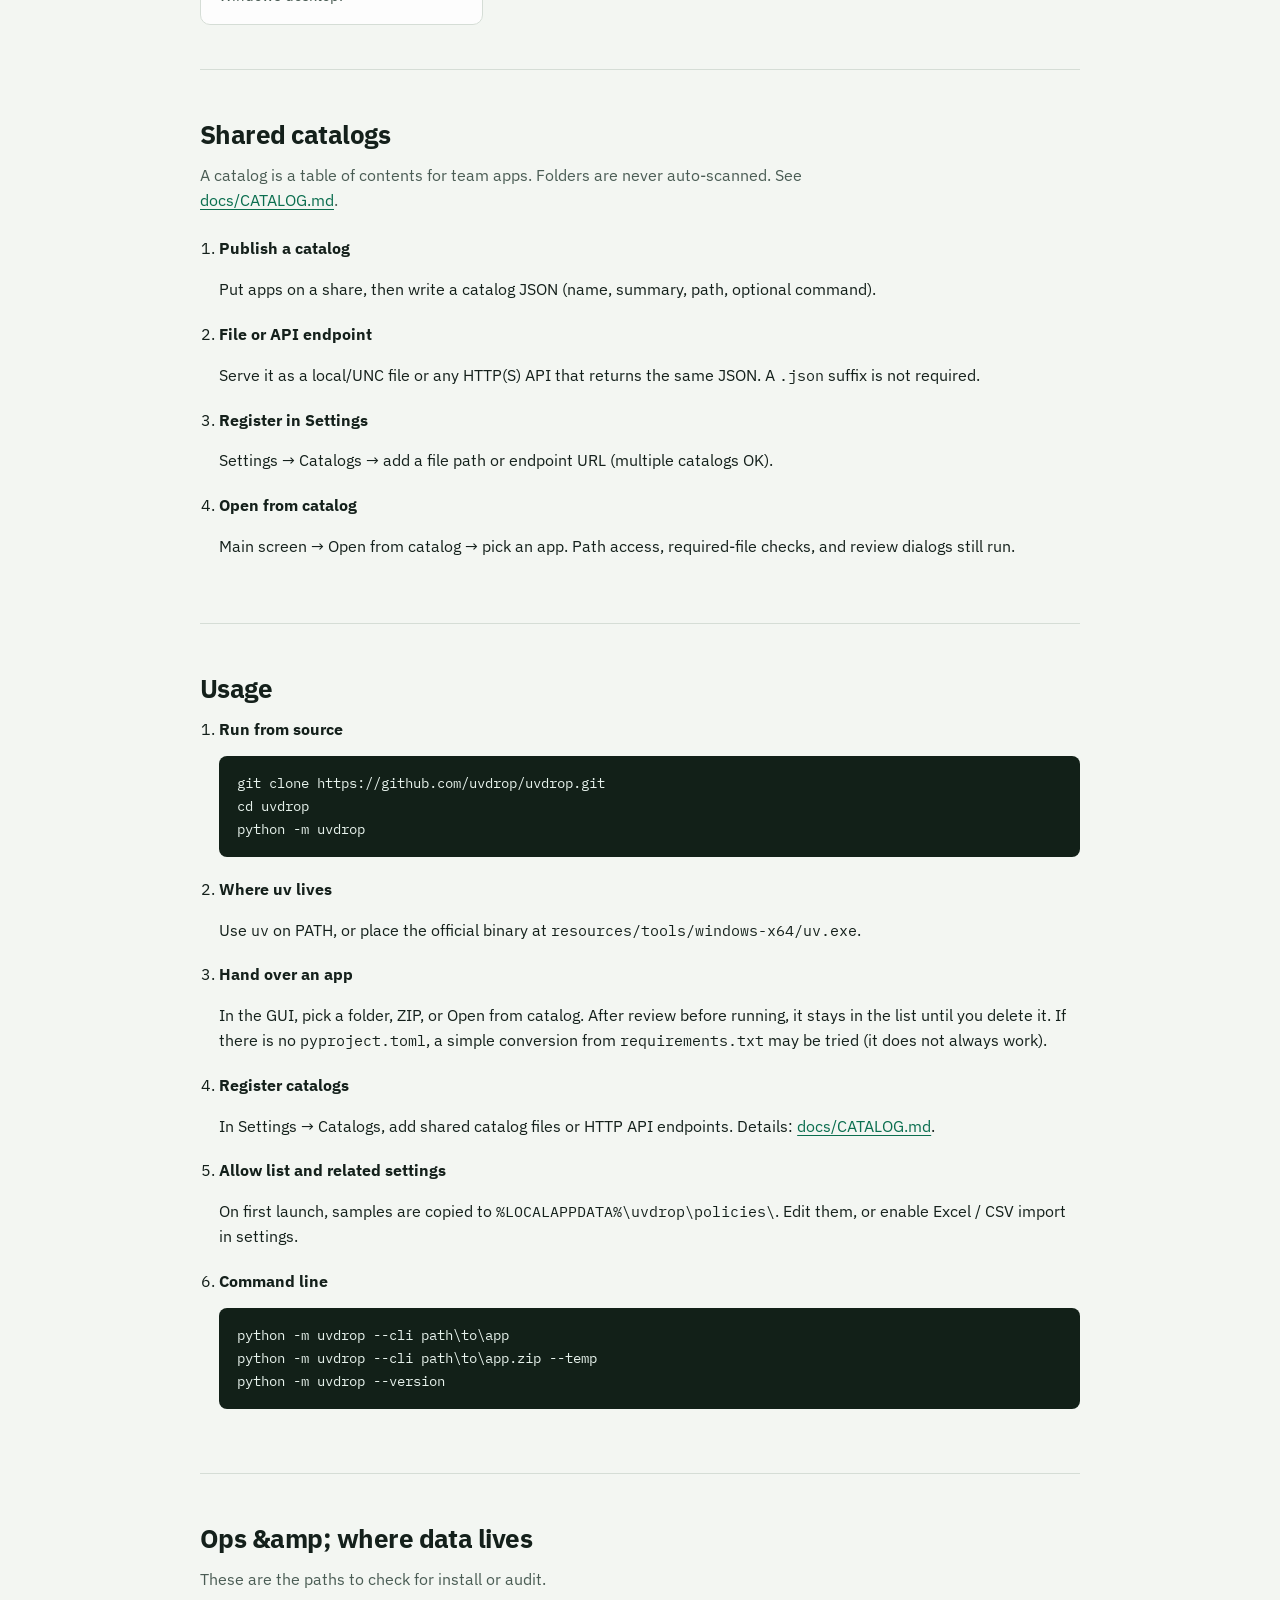
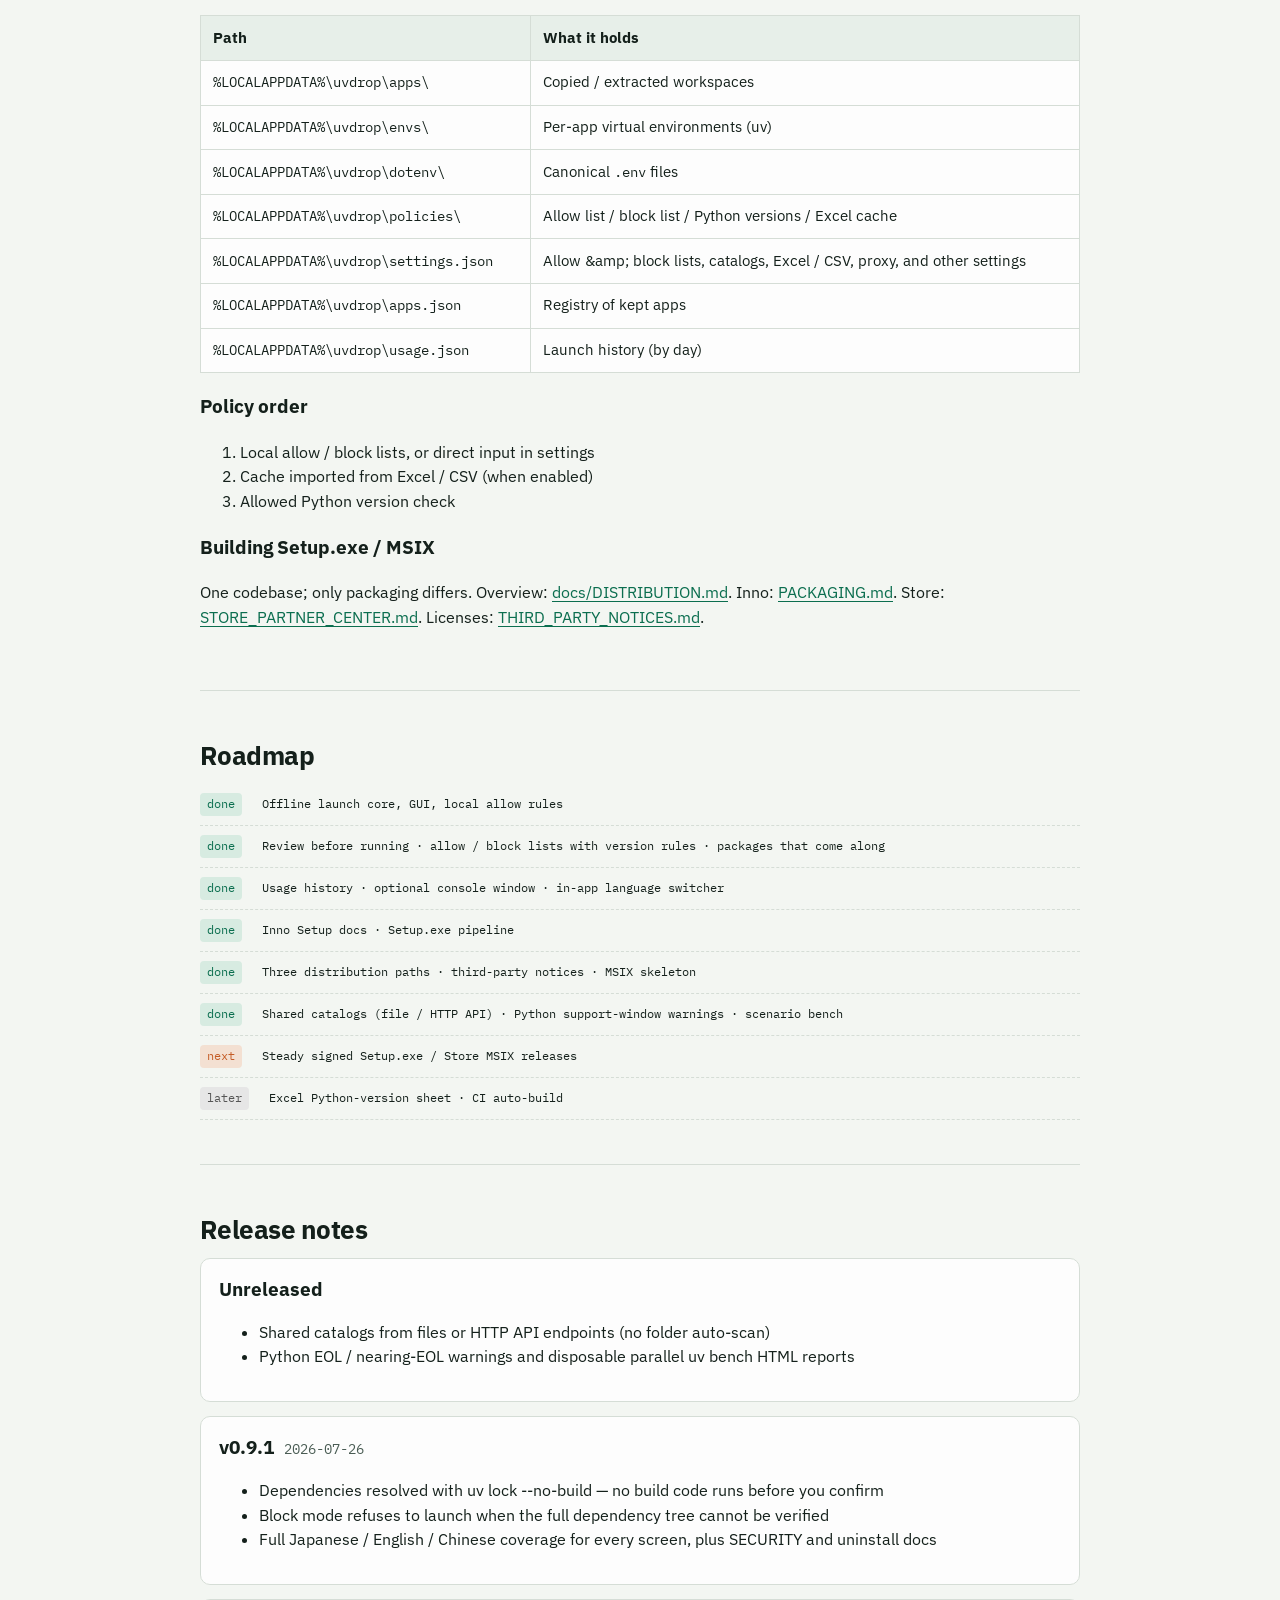
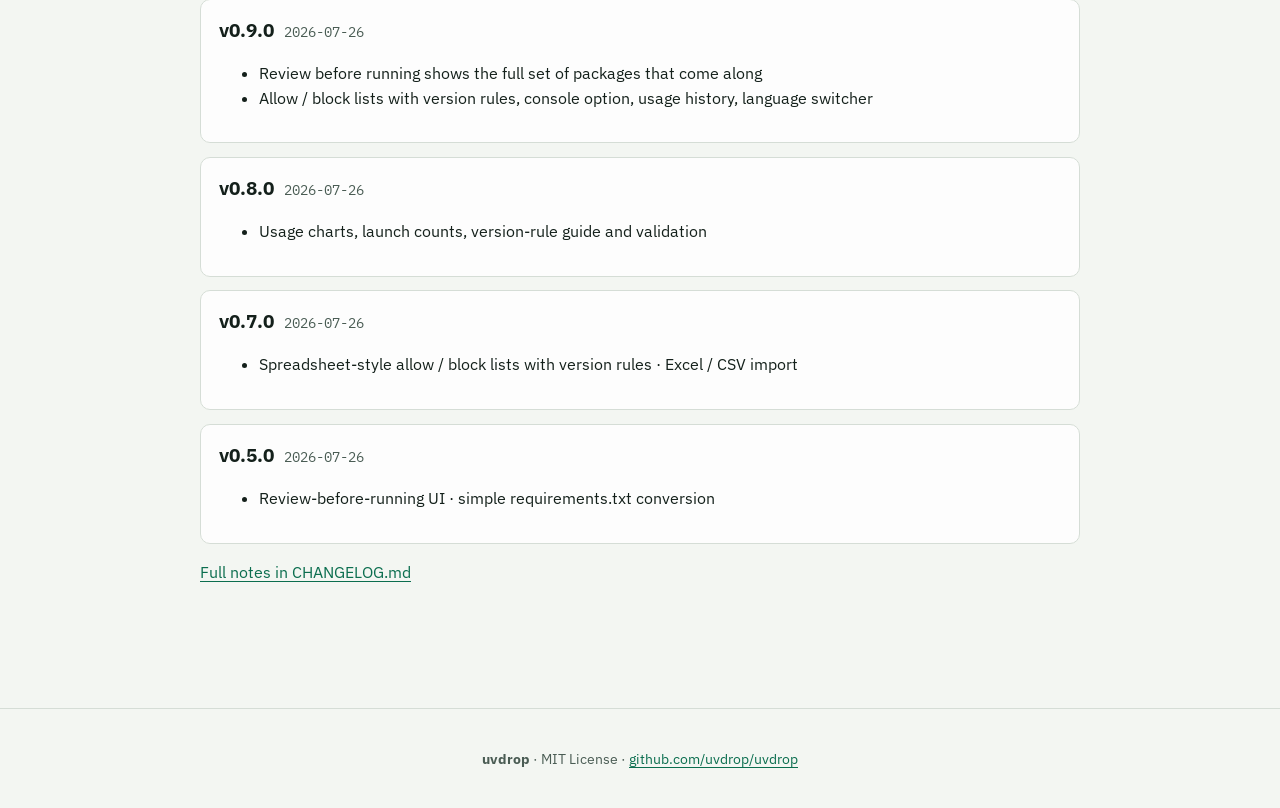
==== commit ccd60750: "Add opt-in virtual environment hibernation Let users reclaim storage by removing only selected venvs" ====
--- a/docs/index.html
+++ b/docs/index.html
@@ -78,6 +78,10 @@
           <p data-i18n="features.usage.body">Last launch, launch counts, and day / week / month charts.</p>
         </li>
         <li>
+          <h3 data-i18n="features.hibernate.title">Venv hibernation</h3>
+          <p data-i18n="features.hibernate.body">Keep the app entry and settings while removing only its venv. Rebuild later from the uv global cache.</p>
+        </li>
+        <li>
           <h3 data-i18n="features.lang.title">Display language</h3>
           <p data-i18n="features.lang.body">Switch Japanese / English / Chinese inside the app.</p>
         </li>
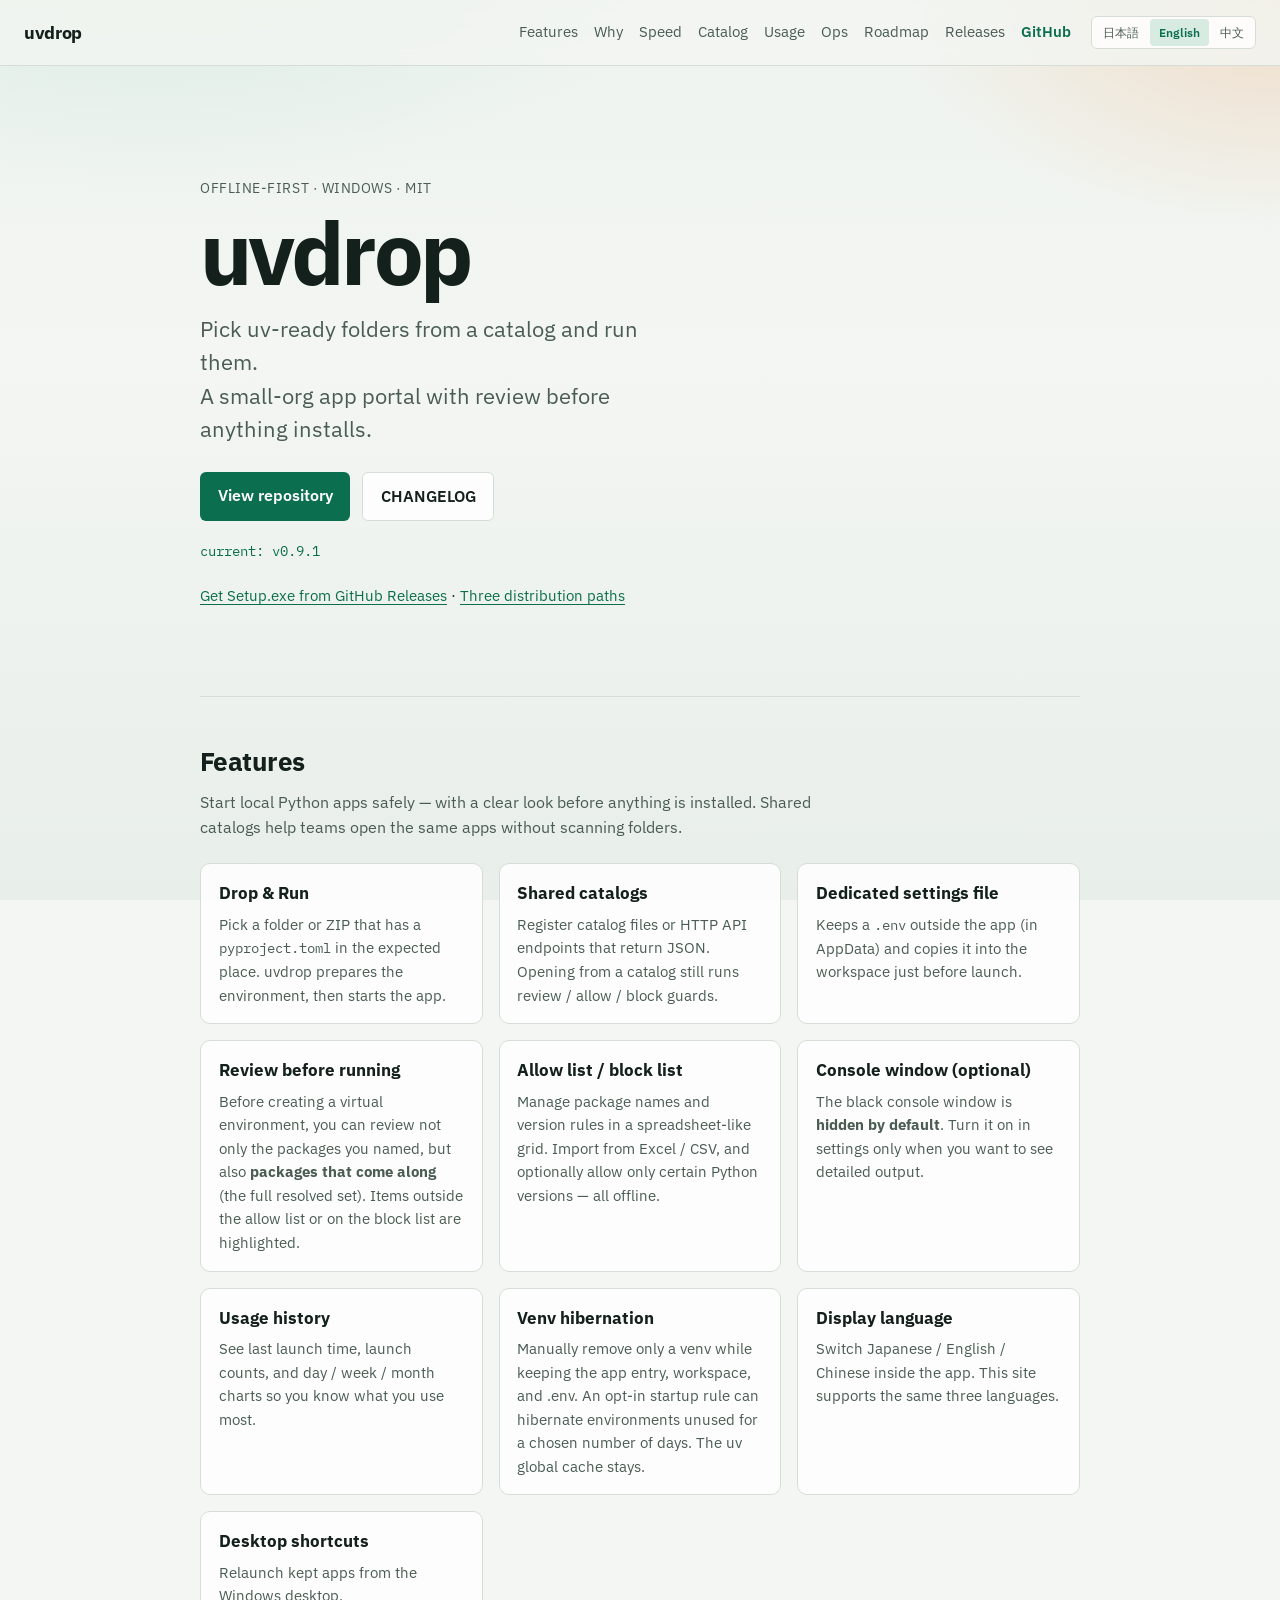
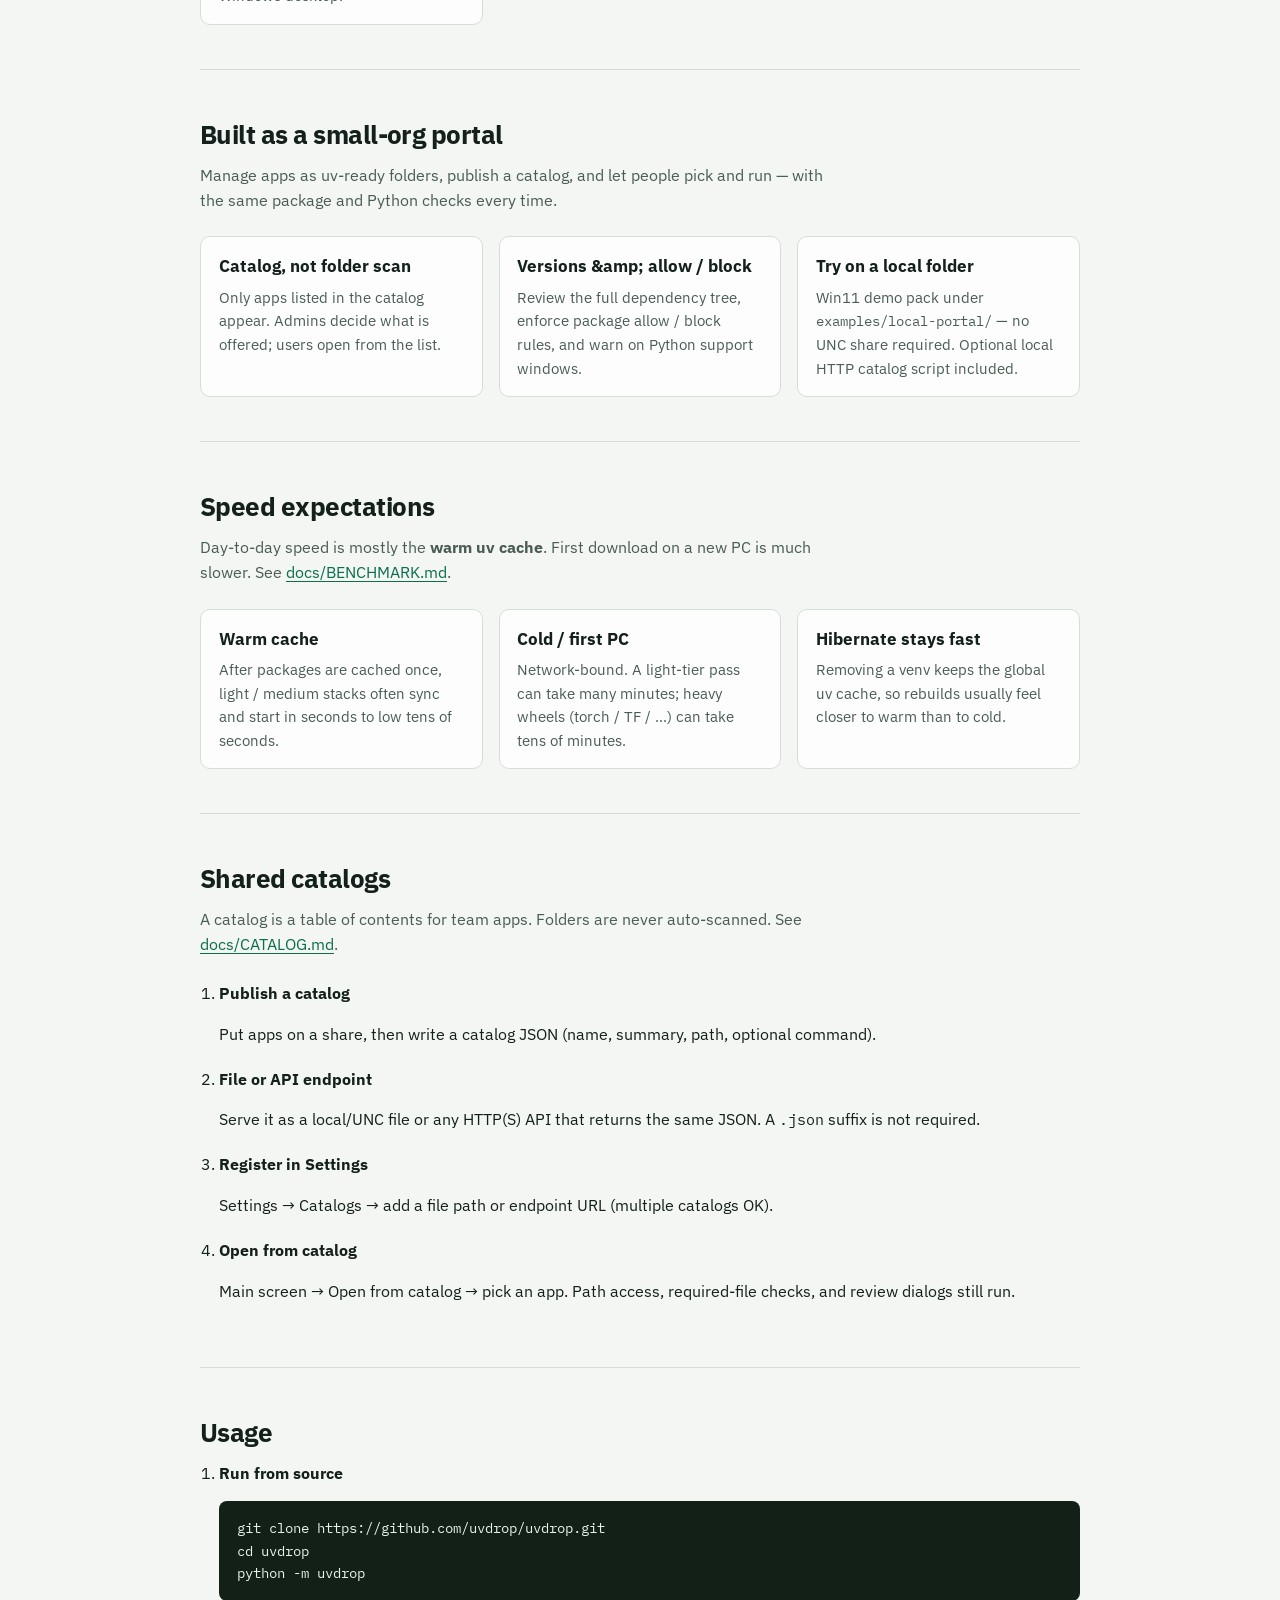
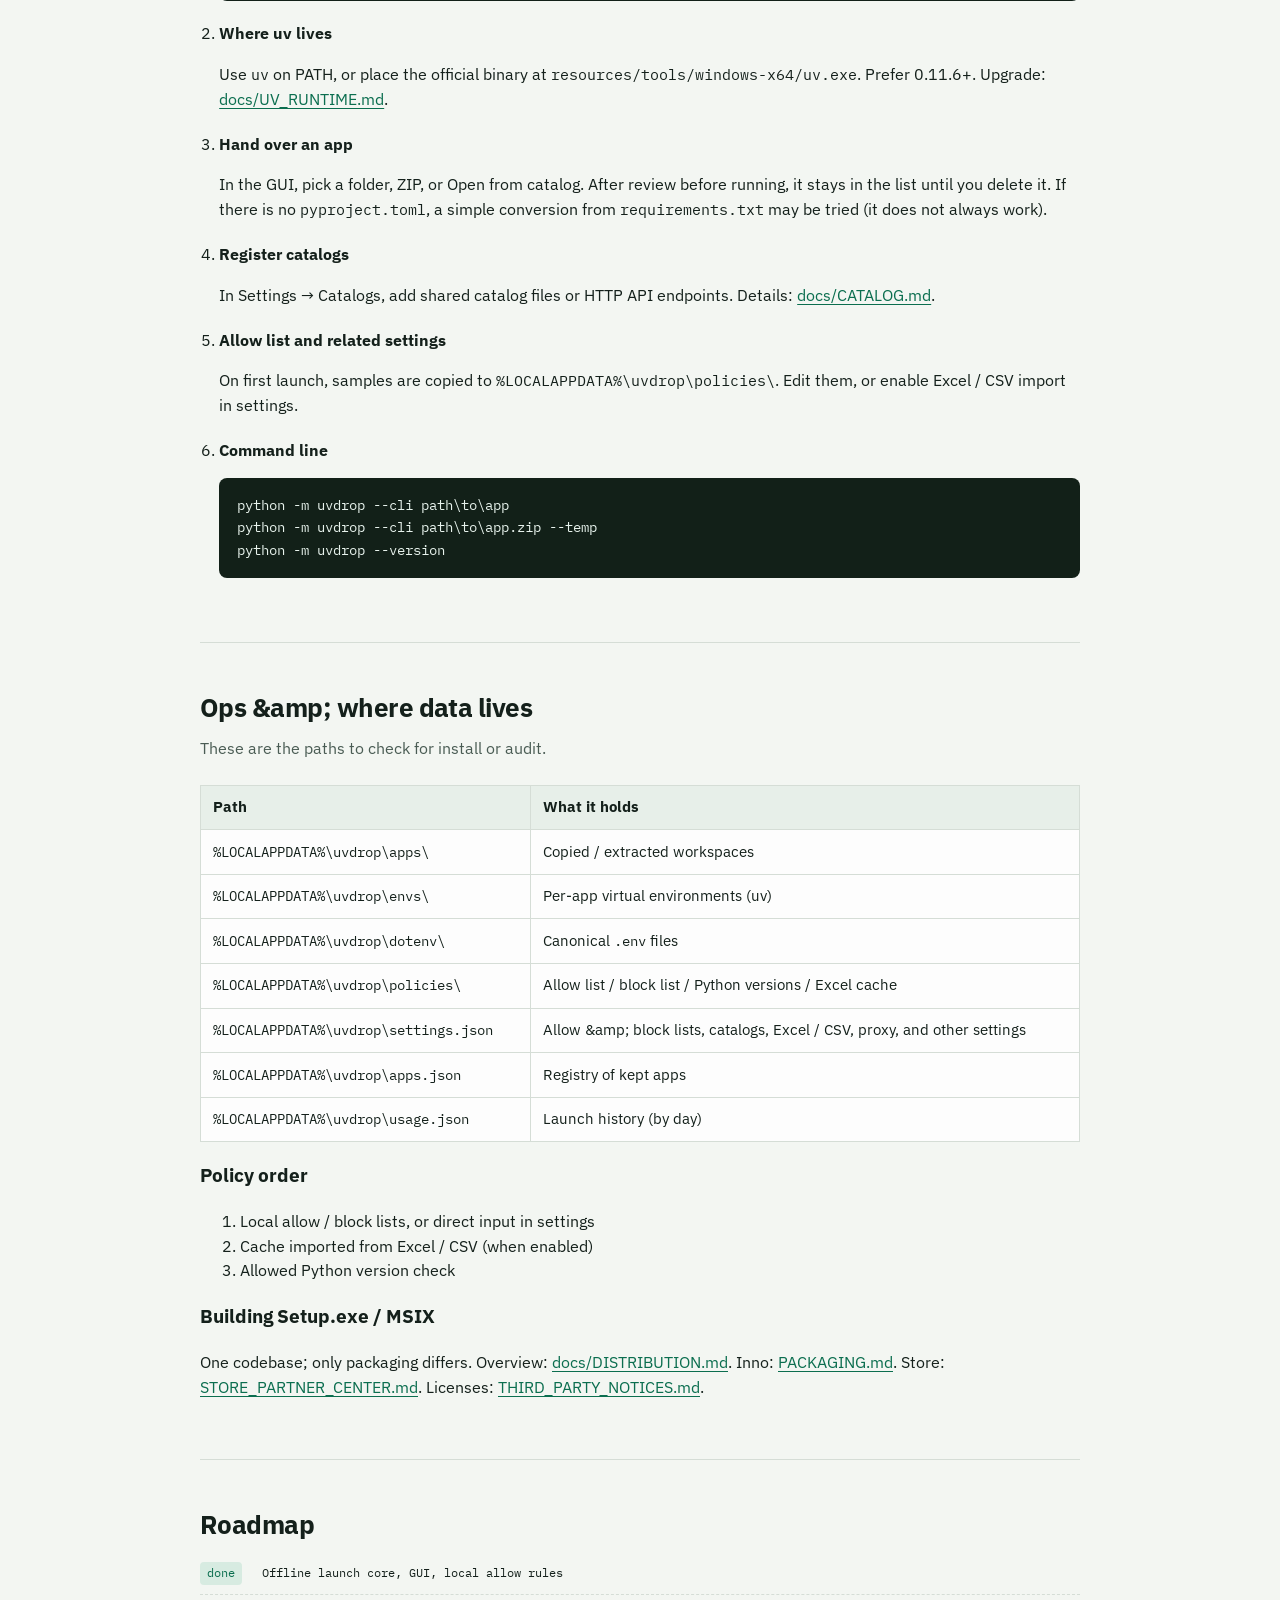
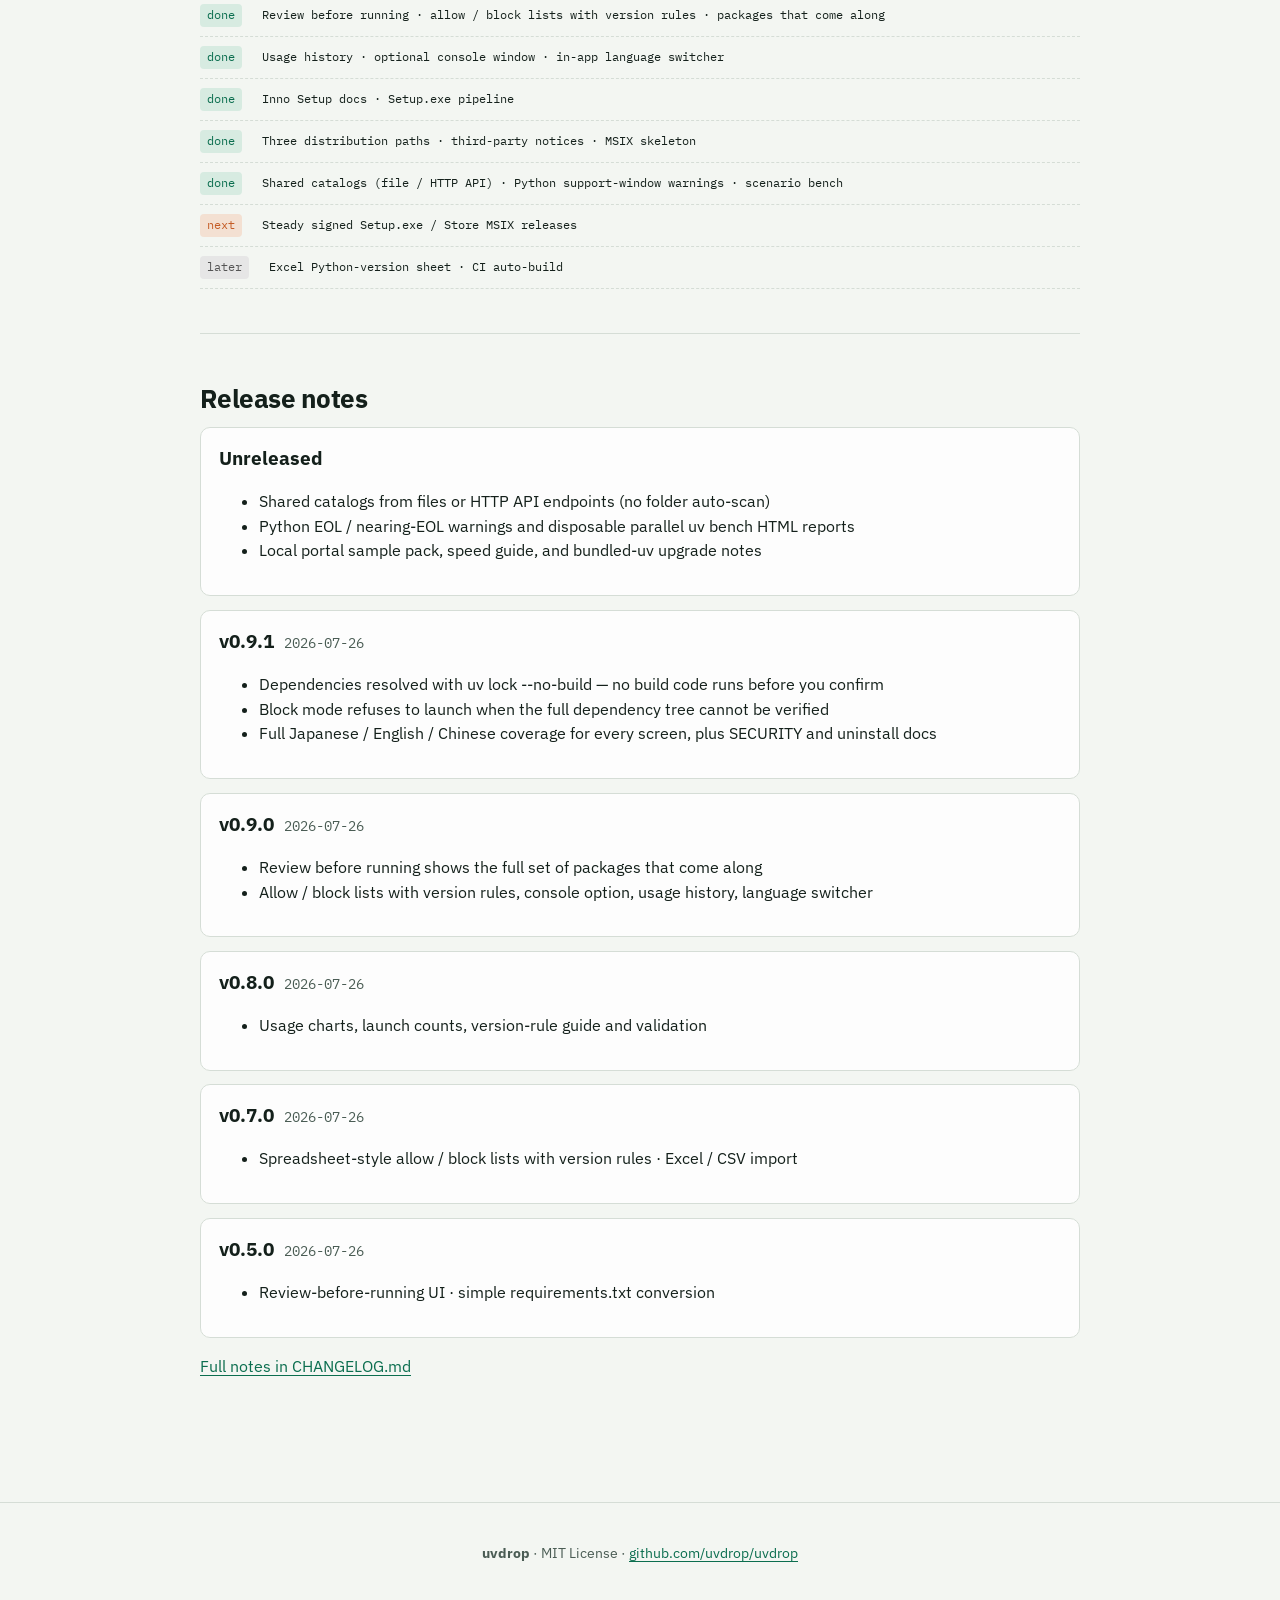
==== commit b5133ab4: "Document portal pitch, speed guide, uv upgrade path, and local-portal sample pack" ====
--- a/docs/index.html
+++ b/docs/index.html
@@ -17,6 +17,8 @@
     <div class="top-right">
       <nav>
         <a href="#features" data-i18n="nav.features">Features</a>
+        <a href="#why" data-i18n="nav.why">Why</a>
+        <a href="#speed" data-i18n="nav.speed">Speed</a>
         <a href="#catalog" data-i18n="nav.catalog">Catalog</a>
         <a href="#usage" data-i18n="nav.usage">Usage</a>
         <a href="#ops" data-i18n="nav.ops">Ops</a>
@@ -36,7 +38,7 @@
     <section class="hero">
       <p class="eyebrow" data-i18n="hero.eyebrow">Offline-first · Windows · MIT</p>
       <h1 class="logo">uvdrop</h1>
-      <p class="tag" data-i18n-html="hero.tag">Drop a folder. Run it.<br />An offline uv launcher with review before running.</p>
+      <p class="tag" data-i18n-html="hero.tag">Drop a folder. Run it.<br />A small-org app portal on top of uv — with review before running.</p>
       <div class="cta">
         <a class="btn primary" href="https://github.com/uvdrop/uvdrop" data-i18n="hero.cta.repo">View repository</a>
         <a class="btn ghost" href="https://github.com/uvdrop/uvdrop/blob/main/CHANGELOG.md" data-i18n="hero.cta.changelog">CHANGELOG</a>
@@ -92,6 +94,44 @@
       </ul>
     </section>
 
+    <section id="why" class="block">
+      <h2 data-i18n="why.title">Built as a small-org portal</h2>
+      <p class="lede" data-i18n-html="why.lede">Manage apps as uv-ready folders, publish a catalog, and let people pick and run — with the same package and Python checks every time.</p>
+      <ul class="grid">
+        <li>
+          <h3 data-i18n="why.portal.title">Catalog, not folder scan</h3>
+          <p data-i18n-html="why.portal.body">Only apps listed in the catalog appear. Admins decide what is offered; users open from the list.</p>
+        </li>
+        <li>
+          <h3 data-i18n="why.policy.title">Versions &amp; allow / block</h3>
+          <p data-i18n-html="why.policy.body">Review the full dependency tree, enforce package allow / block rules, and warn on Python support windows.</p>
+        </li>
+        <li>
+          <h3 data-i18n="why.local.title">Try on a local folder</h3>
+          <p data-i18n-html="why.local.body">Win11 demo pack under <code>examples/local-portal/</code> — no UNC share required. Optional local HTTP catalog script included.</p>
+        </li>
+      </ul>
+    </section>
+
+    <section id="speed" class="block">
+      <h2 data-i18n="speed.title">Speed expectations</h2>
+      <p class="lede" data-i18n-html="speed.lede">Day-to-day speed is mostly the <strong>warm uv cache</strong>. First download on a new PC is much slower. See <a href="https://github.com/uvdrop/uvdrop/blob/main/docs/BENCHMARK.md">docs/BENCHMARK.md</a>.</p>
+      <ul class="grid">
+        <li>
+          <h3 data-i18n="speed.warm.title">Warm cache</h3>
+          <p data-i18n="speed.warm.body">After packages are cached once, light / medium stacks often sync and start in seconds to low tens of seconds.</p>
+        </li>
+        <li>
+          <h3 data-i18n="speed.cold.title">Cold / first PC</h3>
+          <p data-i18n="speed.cold.body">Network-bound. A light-tier pass can take many minutes; heavy wheels (torch / TF / …) can take tens of minutes.</p>
+        </li>
+        <li>
+          <h3 data-i18n="speed.hibernate.title">Hibernate stays fast</h3>
+          <p data-i18n="speed.hibernate.body">Removing a venv keeps the global uv cache, so rebuilds usually feel closer to warm than to cold.</p>
+        </li>
+      </ul>
+    </section>
+
     <section id="catalog" class="block">
       <h2 data-i18n="catalog.title">Shared catalogs</h2>
       <p class="lede" data-i18n-html="catalog.lede">A catalog is a table of contents for team apps. Folders are never auto-scanned. See <a href="https://github.com/uvdrop/uvdrop/blob/main/docs/CATALOG.md">docs/CATALOG.md</a>.</p>
@@ -126,7 +166,7 @@
         </li>
         <li>
           <strong data-i18n="usage.uv.title">Where uv lives</strong>
-          <p data-i18n-html="usage.uv.body">Use <code>uv</code> on PATH, or place the official binary at <code>resources/tools/windows-x64/uv.exe</code>.</p>
+          <p data-i18n-html="usage.uv.body">Use <code>uv</code> on PATH, or place the official binary at <code>resources/tools/windows-x64/uv.exe</code>. Prefer 0.11.6+. Upgrade: <a href="https://github.com/uvdrop/uvdrop/blob/main/docs/UV_RUNTIME.md">docs/UV_RUNTIME.md</a>.</p>
         </li>
         <li>
           <strong data-i18n="usage.app.title">Hand over an app</strong>
@@ -200,6 +240,7 @@
         <ul>
           <li data-i18n="changelog.unreleased.1">Shared catalogs from files or HTTP API endpoints (no folder auto-scan)</li>
           <li data-i18n="changelog.unreleased.2">Python EOL / nearing-EOL warnings and disposable parallel uv bench HTML reports</li>
+          <li data-i18n="changelog.unreleased.3">Local portal sample pack, speed guide, and bundled-uv upgrade notes</li>
         </ul>
       </article>
       <article class="release">
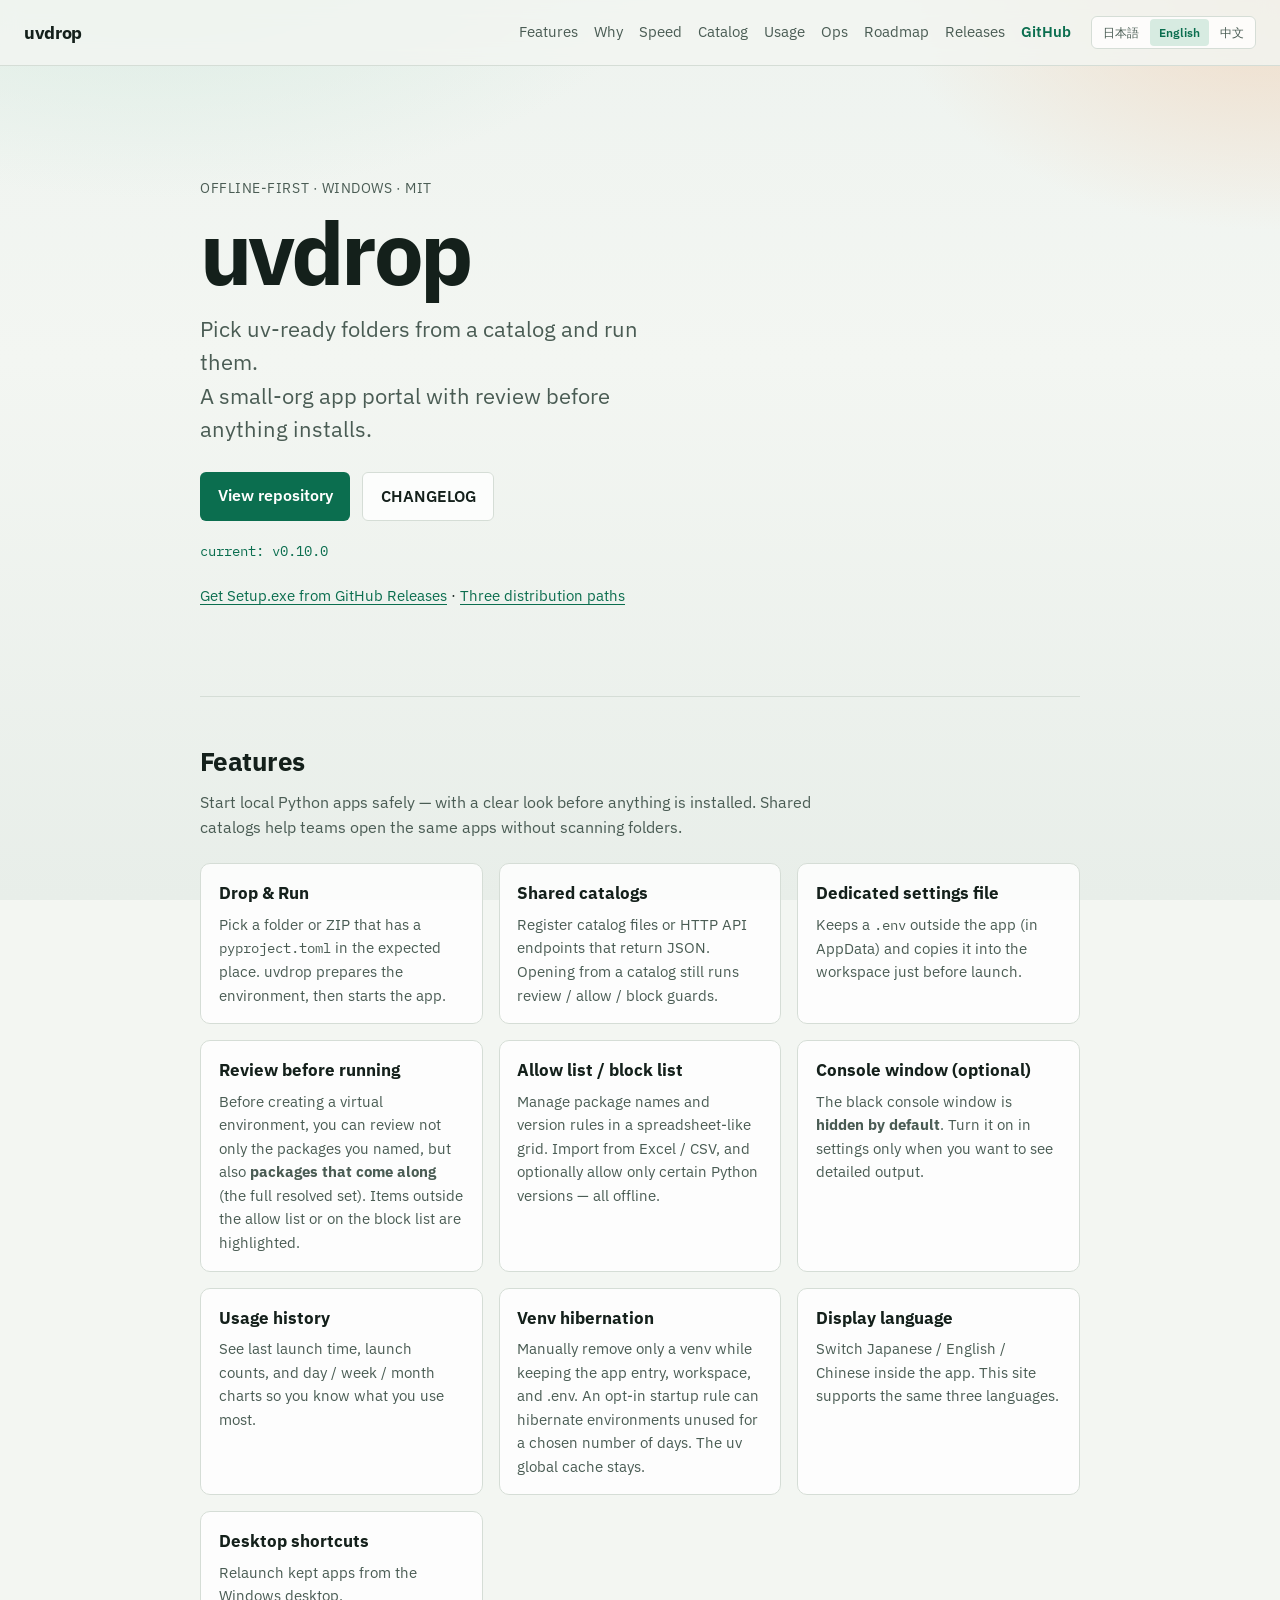
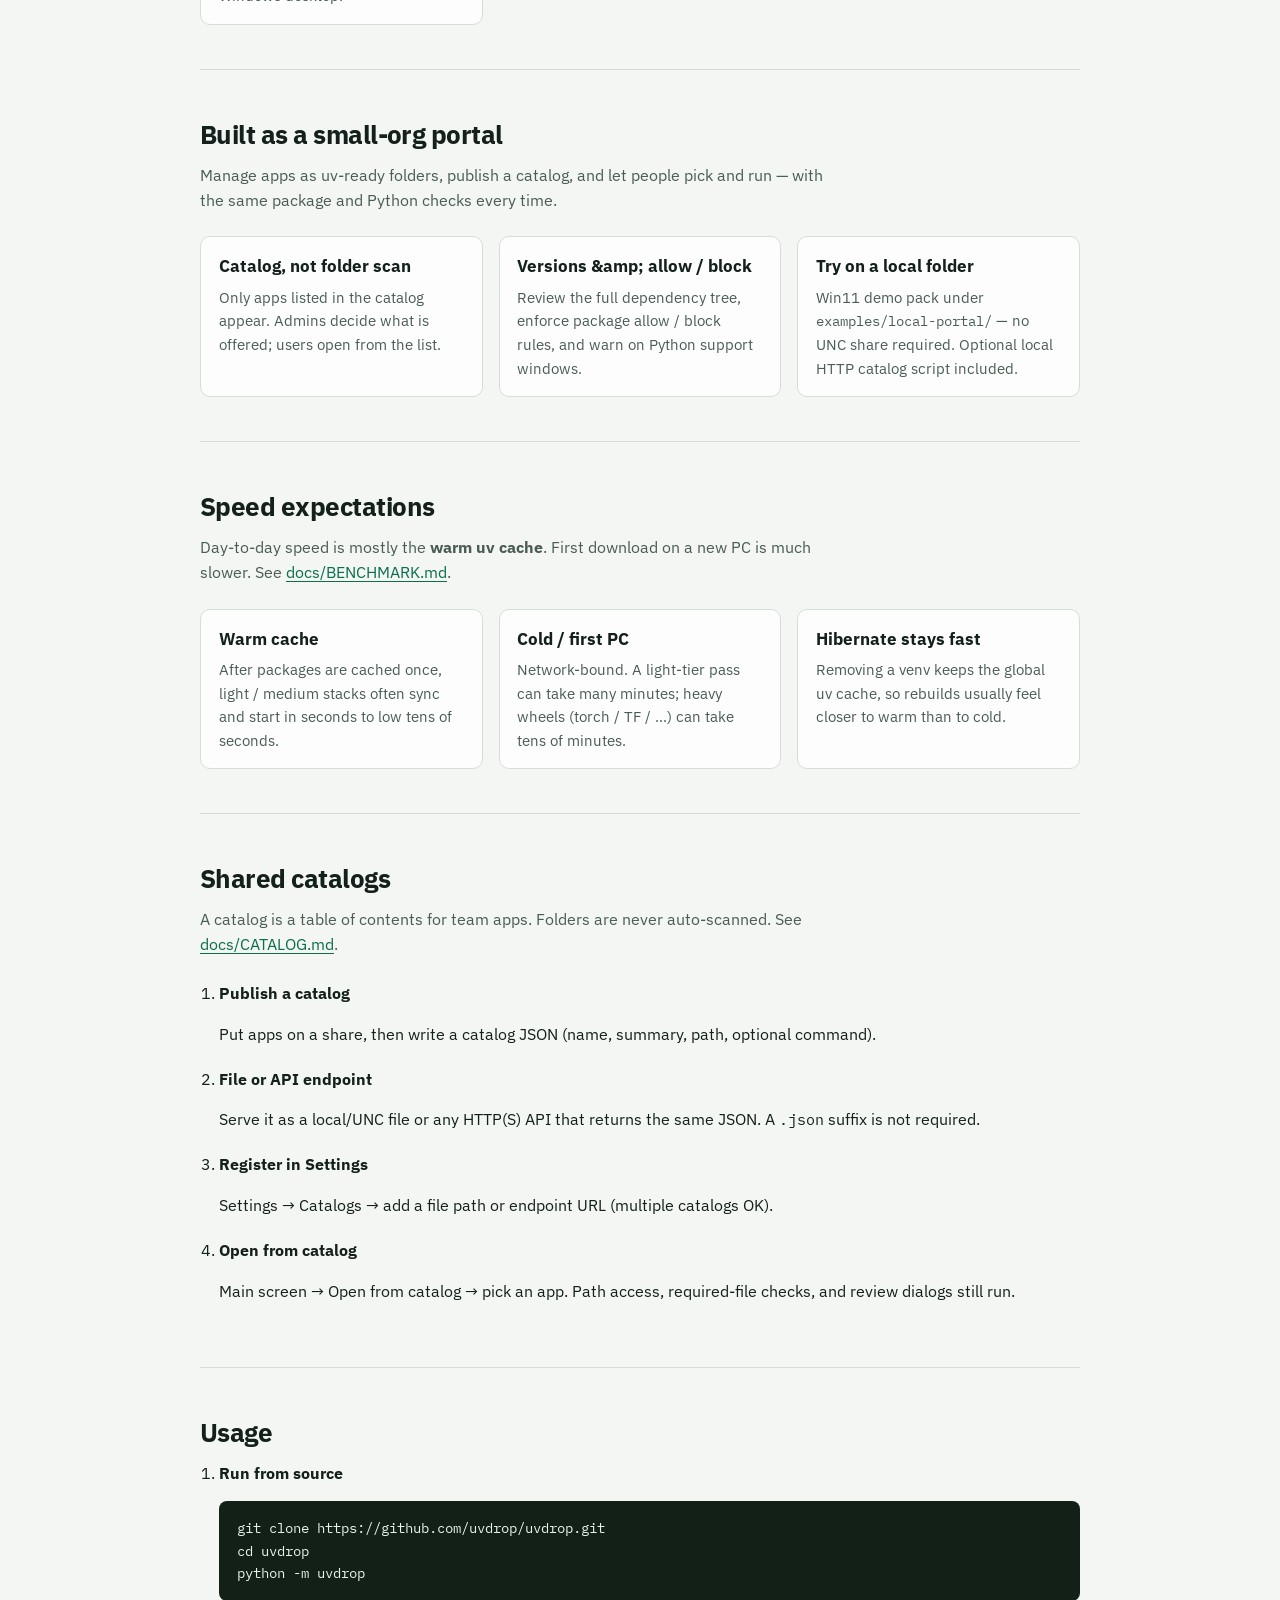
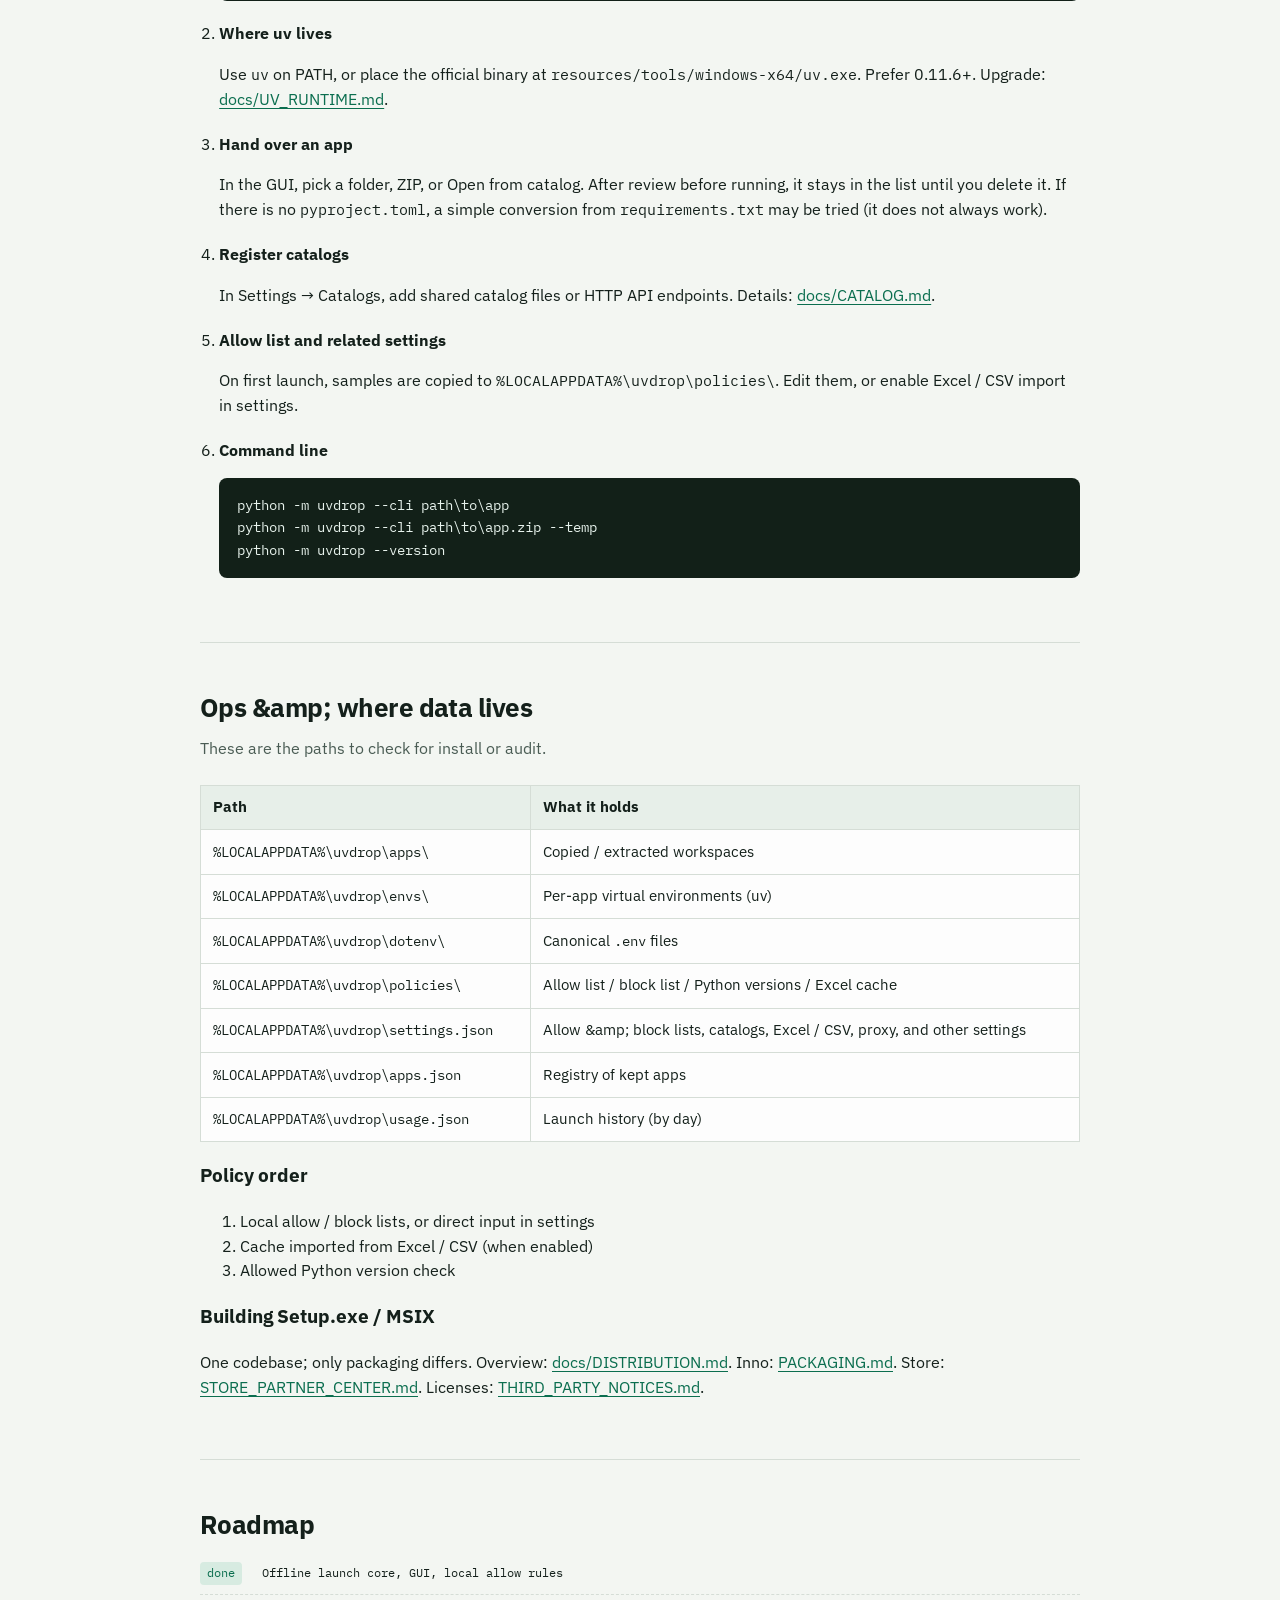
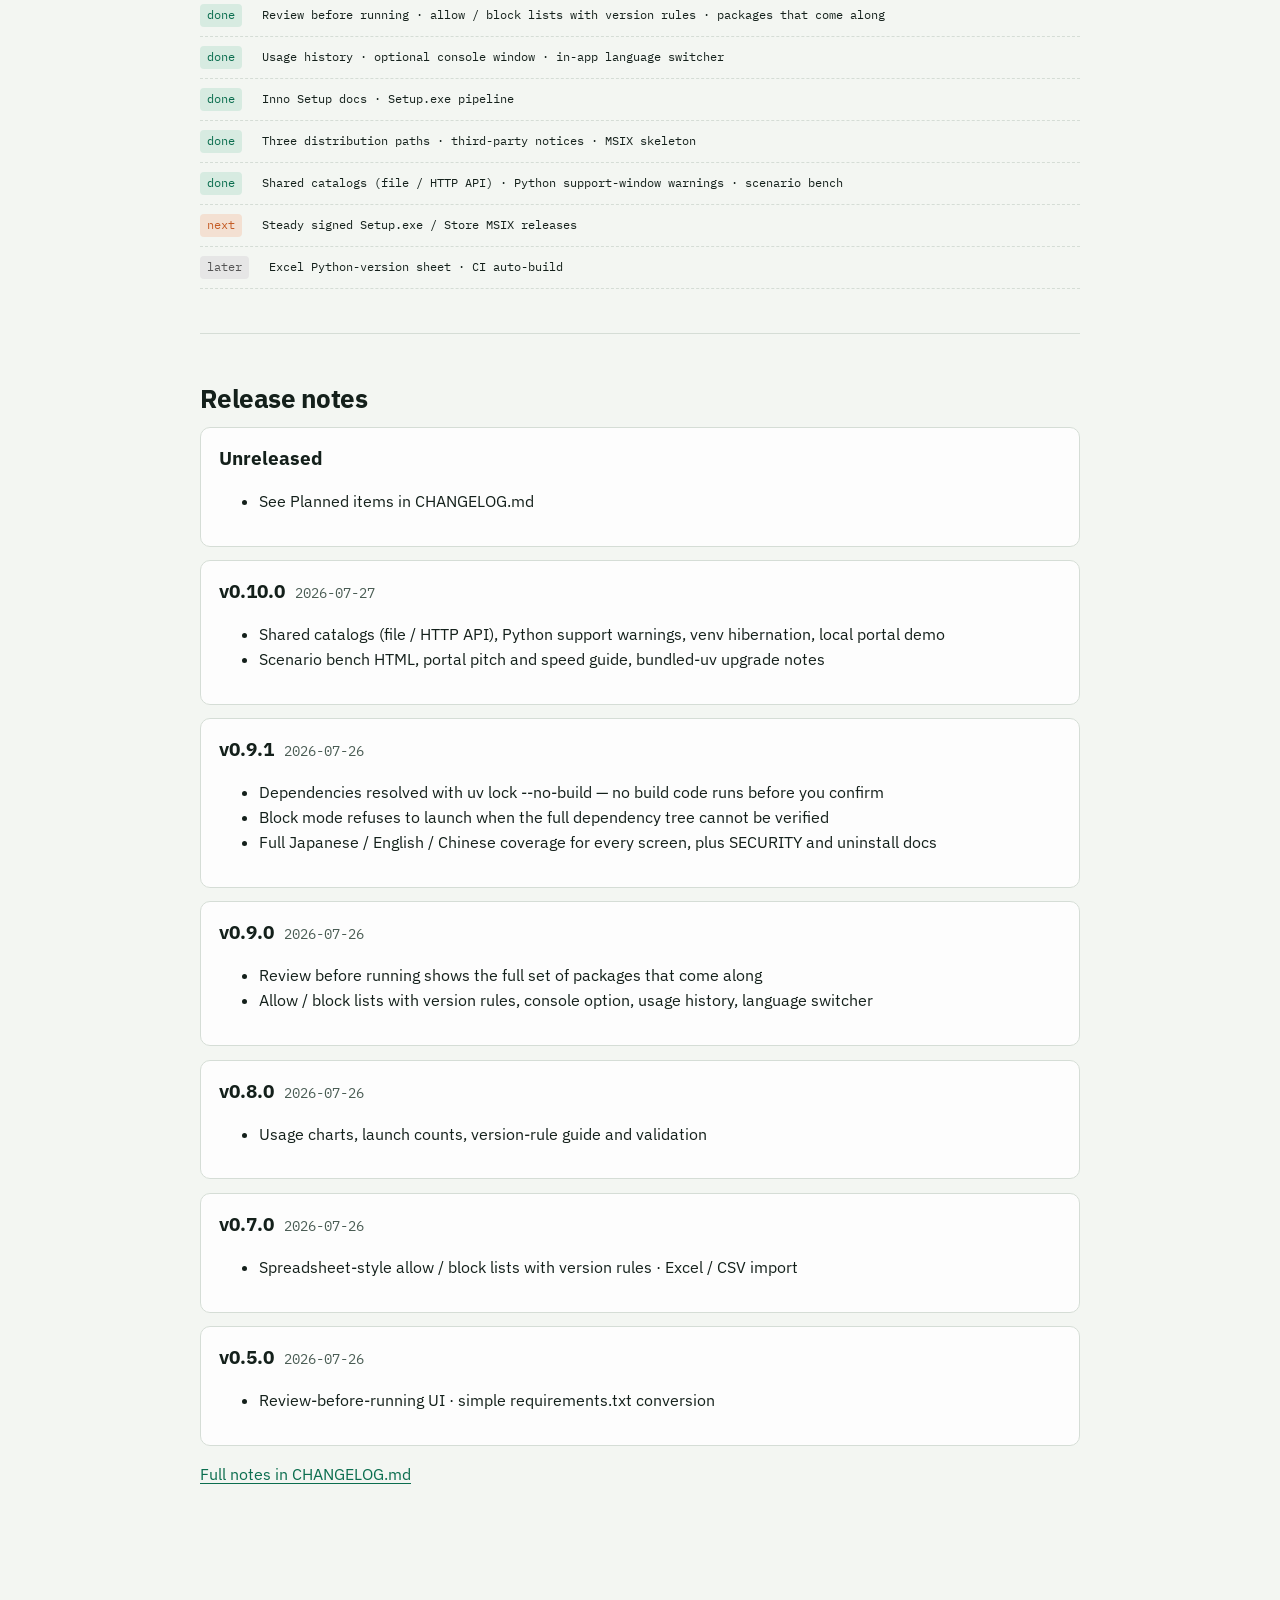
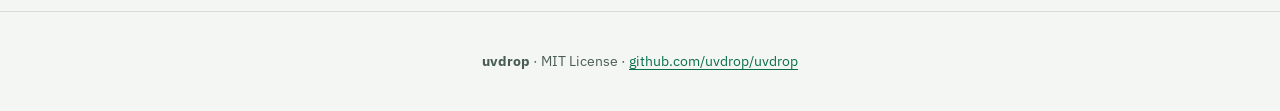
==== commit 9f9d1c46: "Release 0.10.0: catalog, hibernate, and portal docs. Bump package/installer versions and sync change" ====
--- a/docs/index.html
+++ b/docs/index.html
@@ -43,7 +43,7 @@
         <a class="btn primary" href="https://github.com/uvdrop/uvdrop" data-i18n="hero.cta.repo">View repository</a>
         <a class="btn ghost" href="https://github.com/uvdrop/uvdrop/blob/main/CHANGELOG.md" data-i18n="hero.cta.changelog">CHANGELOG</a>
       </div>
-      <p class="ver" id="site-version" data-i18n="hero.version">current: v0.9.1</p>
+      <p class="ver" id="site-version" data-i18n="hero.version">current: v0.10.0</p>
       <p class="hero-dl" data-i18n-html="hero.dl"><a href="https://github.com/uvdrop/uvdrop/releases">Get Setup.exe from GitHub Releases</a> · <a href="https://github.com/uvdrop/uvdrop/blob/main/docs/DISTRIBUTION.md">Three distribution paths</a></p>
     </section>
 
@@ -238,9 +238,14 @@
       <article class="release">
         <h3><span data-i18n="changelog.unreleased.title">Unreleased</span></h3>
         <ul>
-          <li data-i18n="changelog.unreleased.1">Shared catalogs from files or HTTP API endpoints (no folder auto-scan)</li>
-          <li data-i18n="changelog.unreleased.2">Python EOL / nearing-EOL warnings and disposable parallel uv bench HTML reports</li>
-          <li data-i18n="changelog.unreleased.3">Local portal sample pack, speed guide, and bundled-uv upgrade notes</li>
+          <li data-i18n="changelog.unreleased.empty">See Planned items in CHANGELOG.md</li>
+        </ul>
+      </article>
+      <article class="release">
+        <h3><span data-i18n="changelog.0100.title">v0.10.0</span> <time datetime="2026-07-27">2026-07-27</time></h3>
+        <ul>
+          <li data-i18n="changelog.0100.1">Shared catalogs (file / HTTP API), Python support warnings, venv hibernation, local portal demo</li>
+          <li data-i18n="changelog.0100.2">Scenario bench HTML, portal pitch and speed guide, bundled-uv upgrade notes</li>
         </ul>
       </article>
       <article class="release">
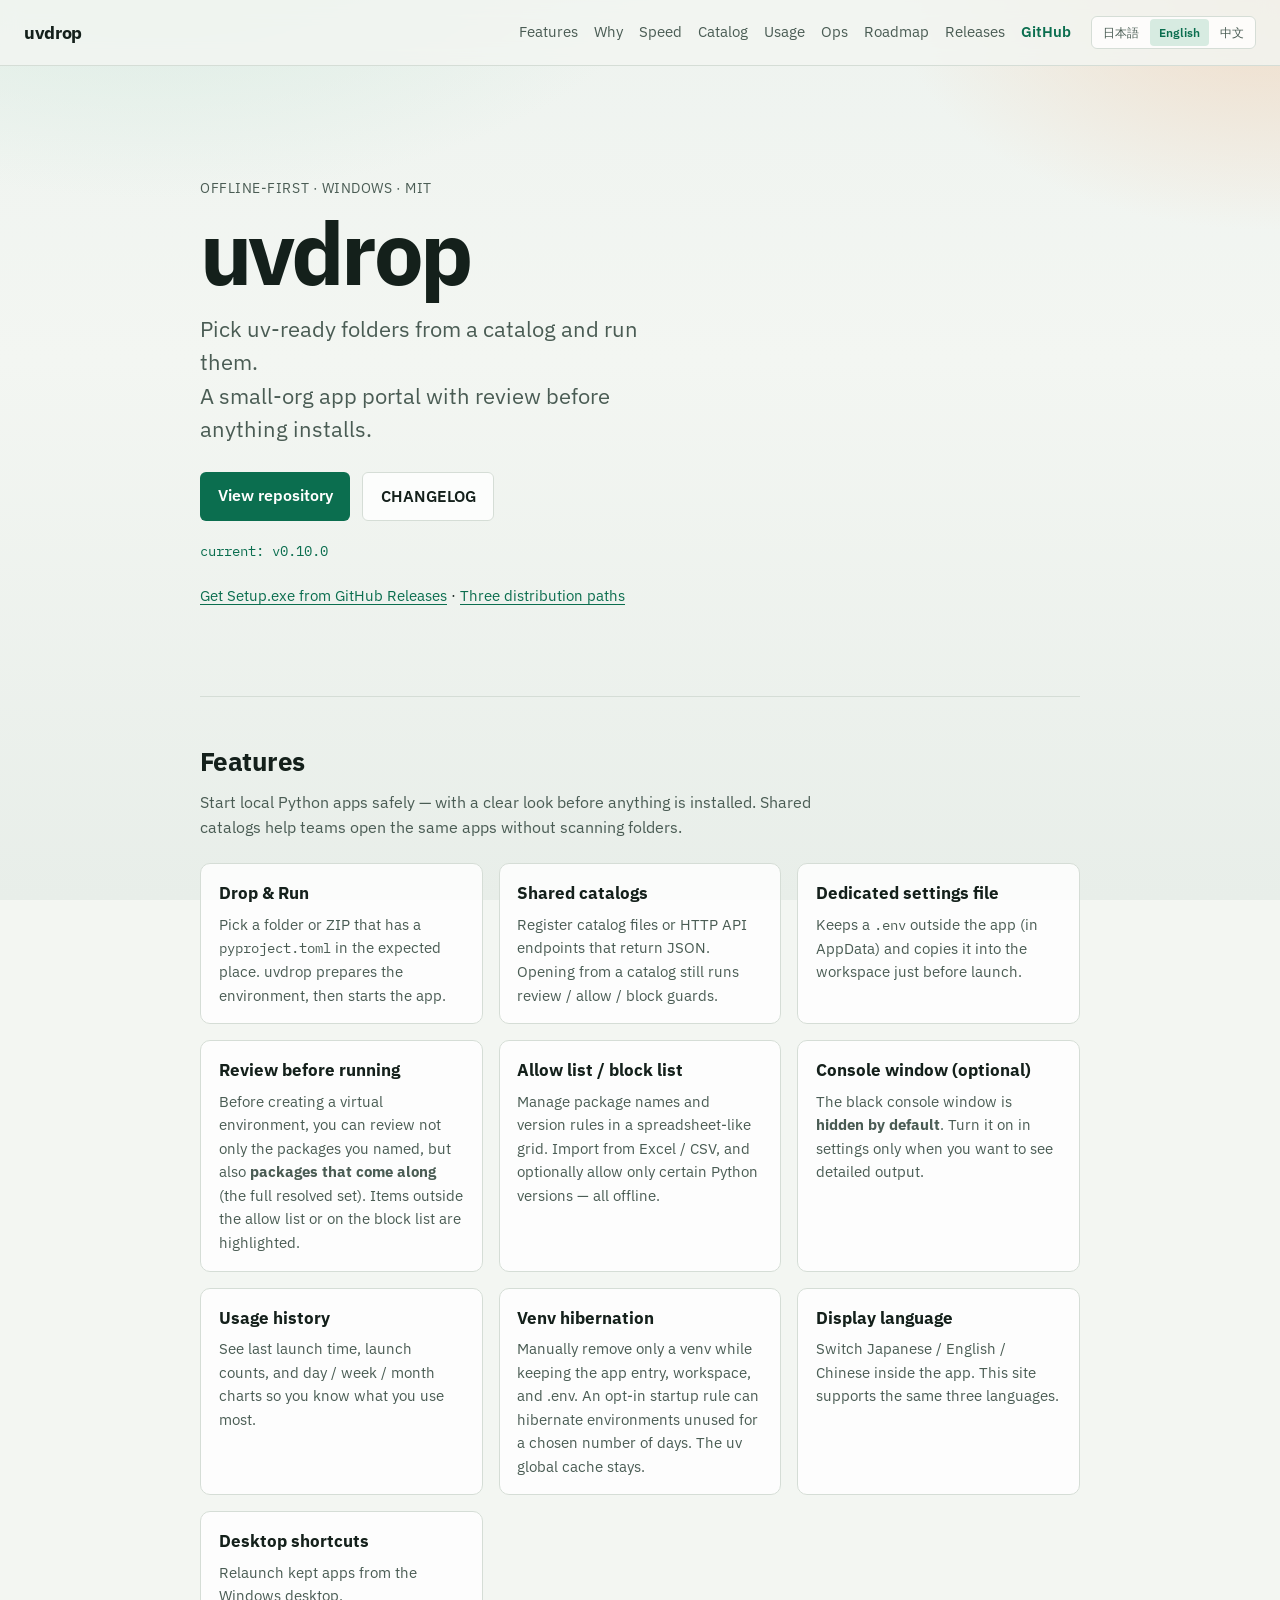
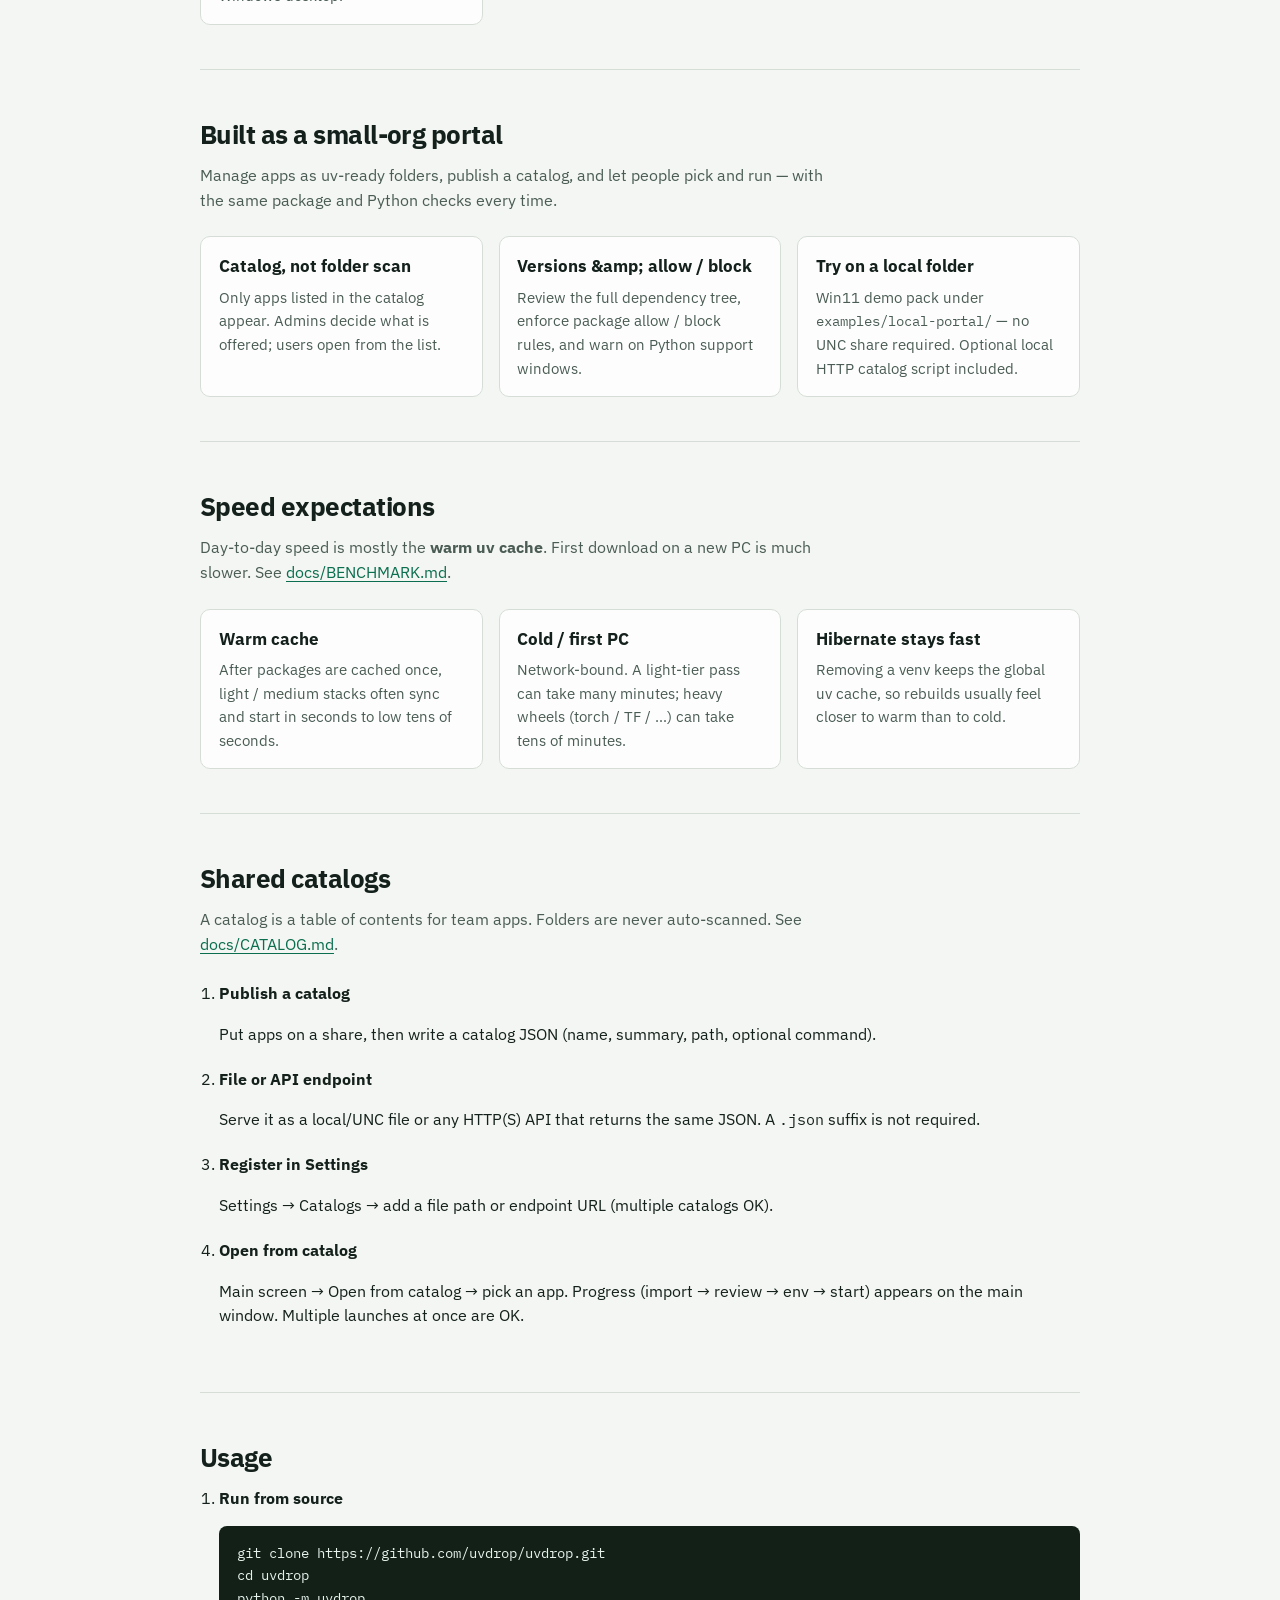
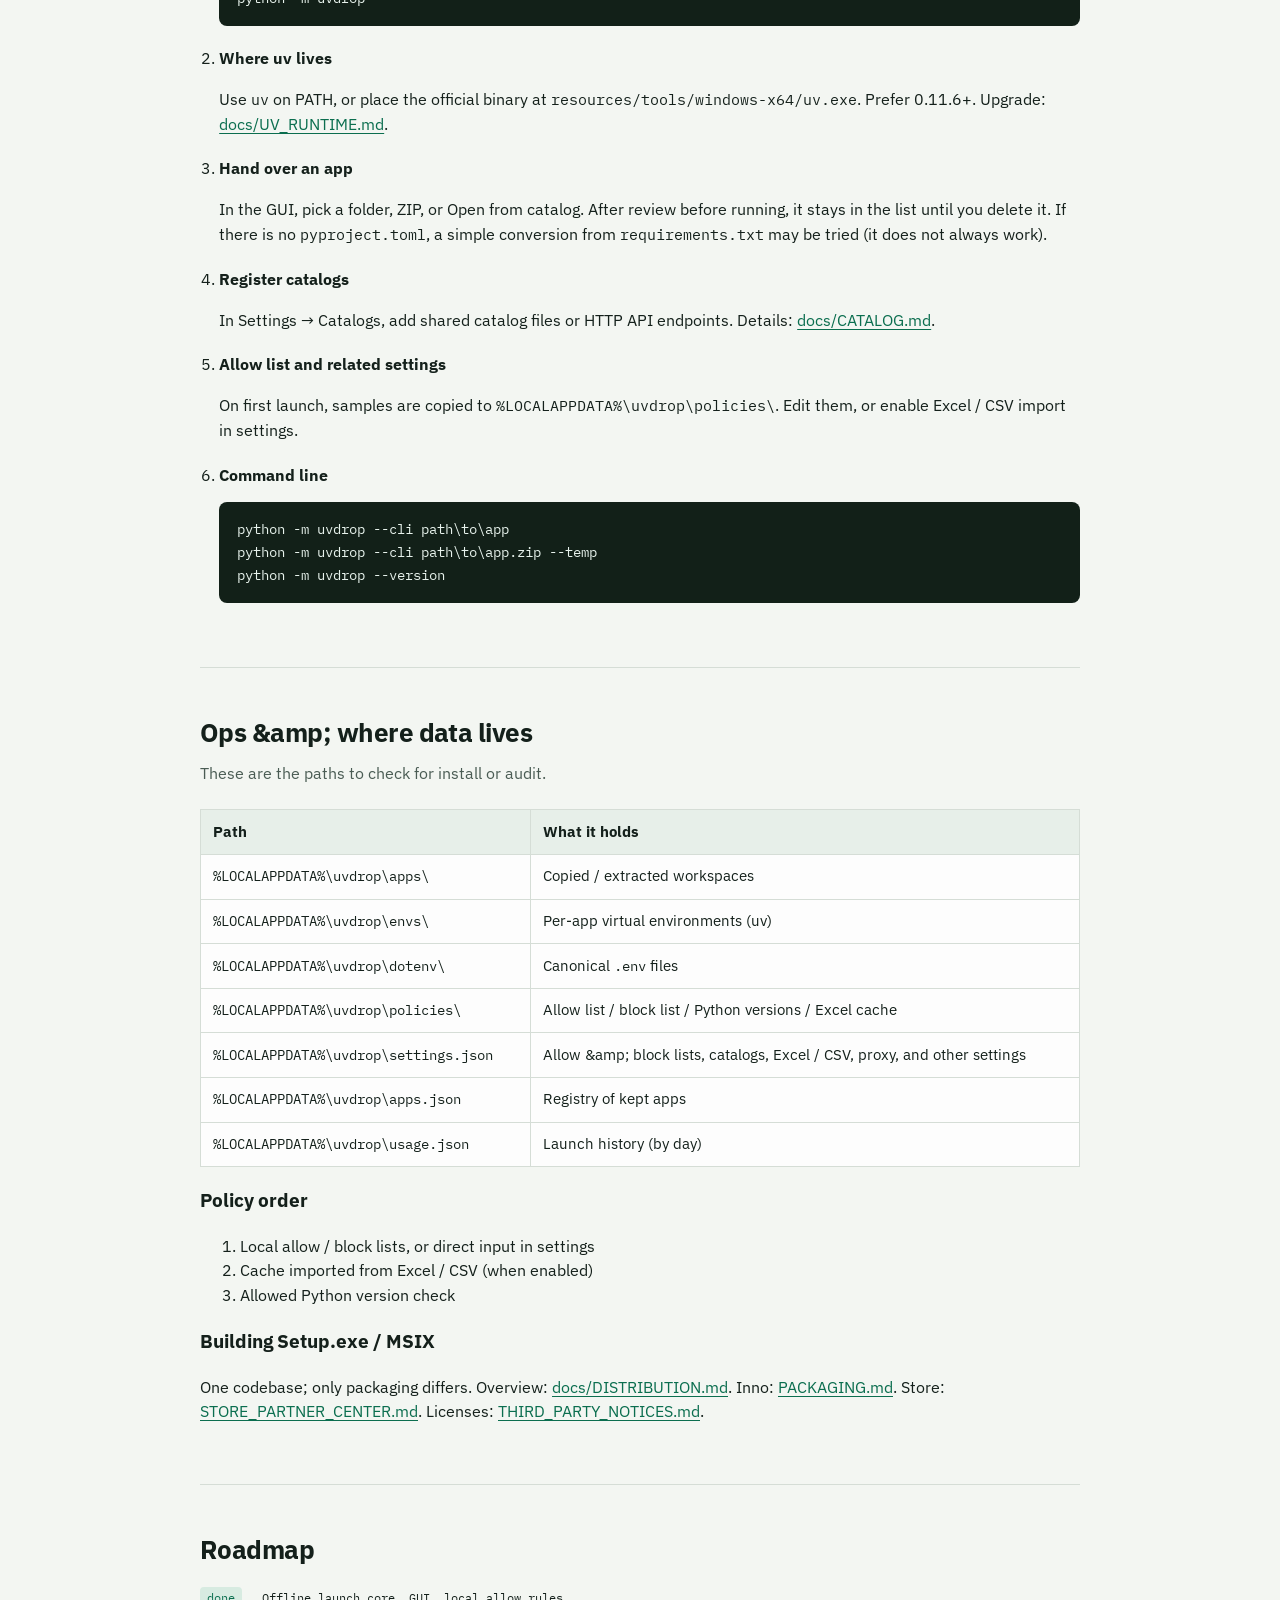
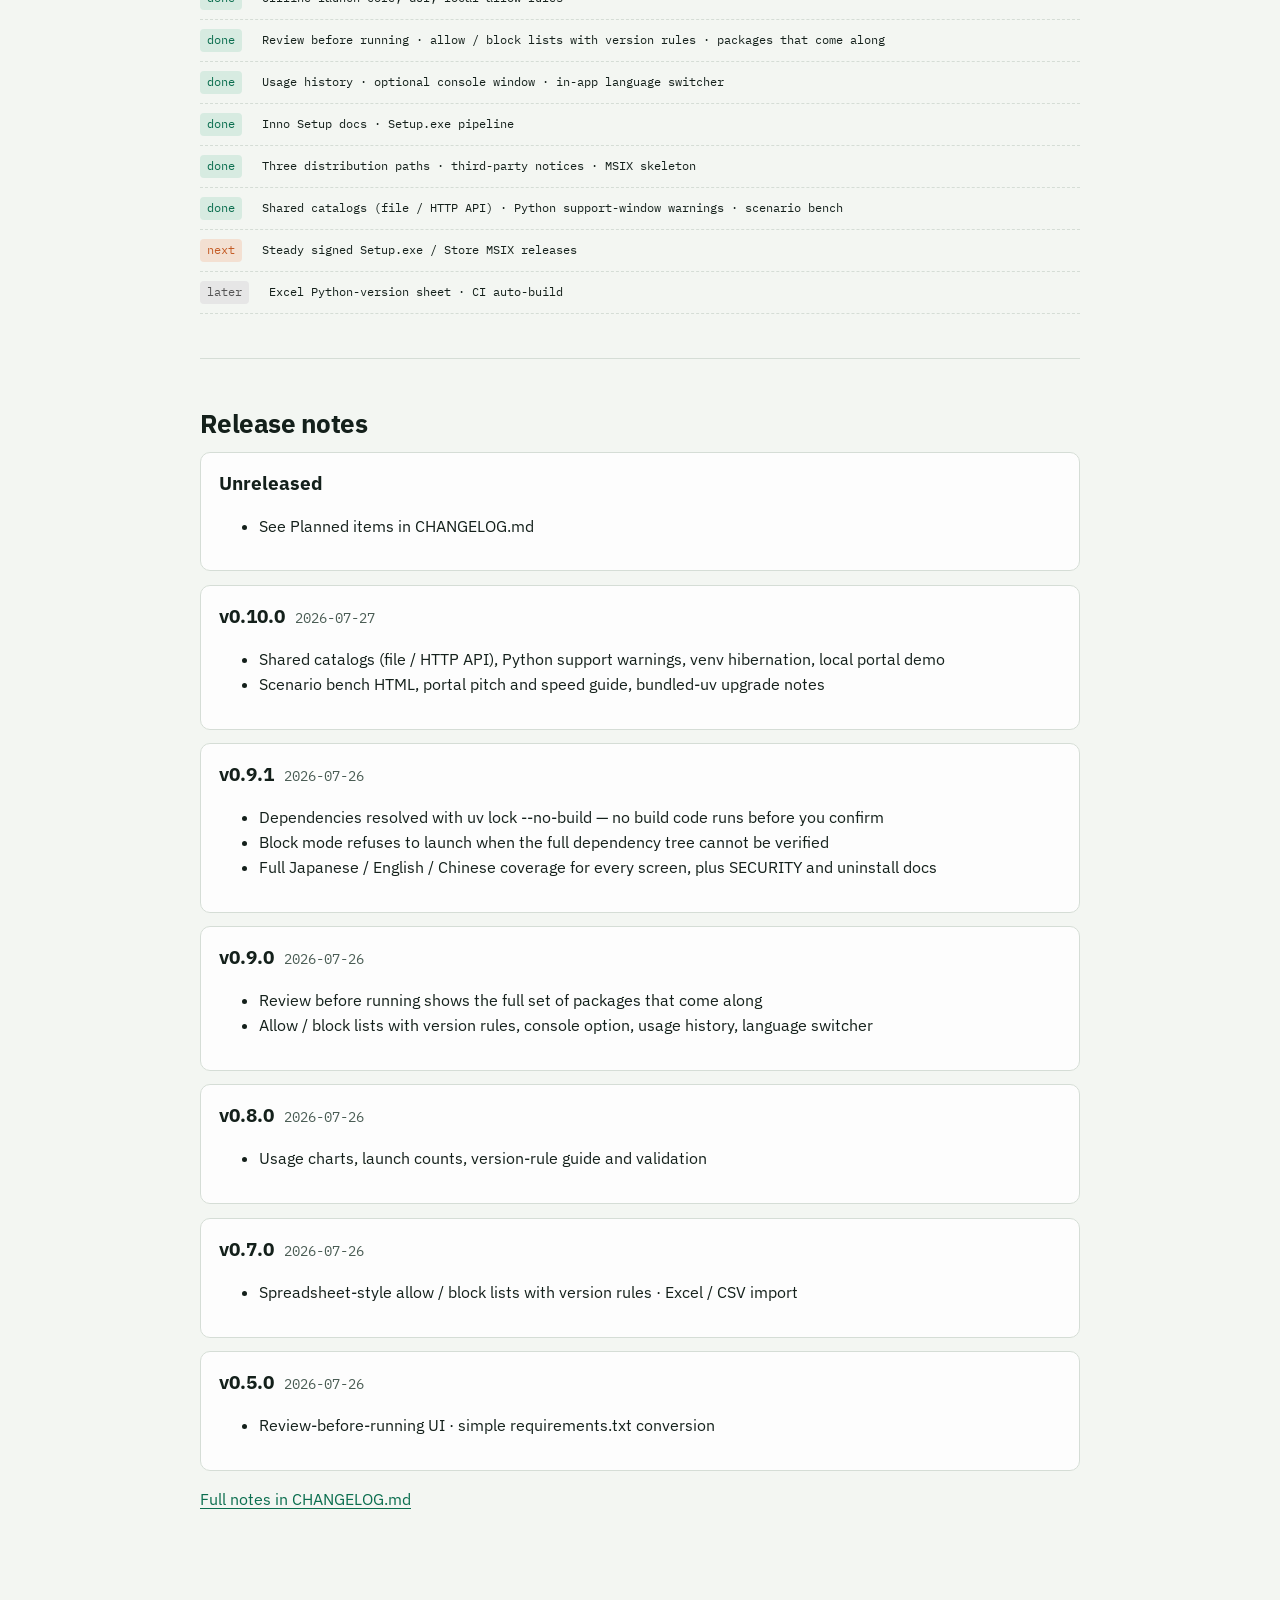
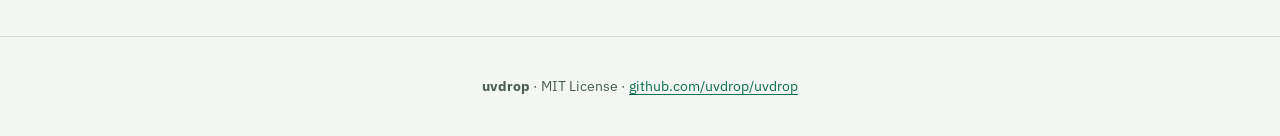
==== commit b8dc4929: "Show launch progress on the main window for catalog and other starts. Parallel catalog launches are " ====
--- a/docs/index.html
+++ b/docs/index.html
@@ -150,7 +150,7 @@
         </li>
         <li>
           <strong data-i18n="catalog.step4.title">Open from catalog</strong>
-          <p data-i18n="catalog.step4.body">Main screen → Open from catalog → pick an app. Path access, required-file checks, and review dialogs still run.</p>
+          <p data-i18n="catalog.step4.body">Main screen → Open from catalog → pick an app. Progress (import → review → env → start) appears on the main window. Multiple launches at once are OK.</p>
         </li>
       </ol>
     </section>
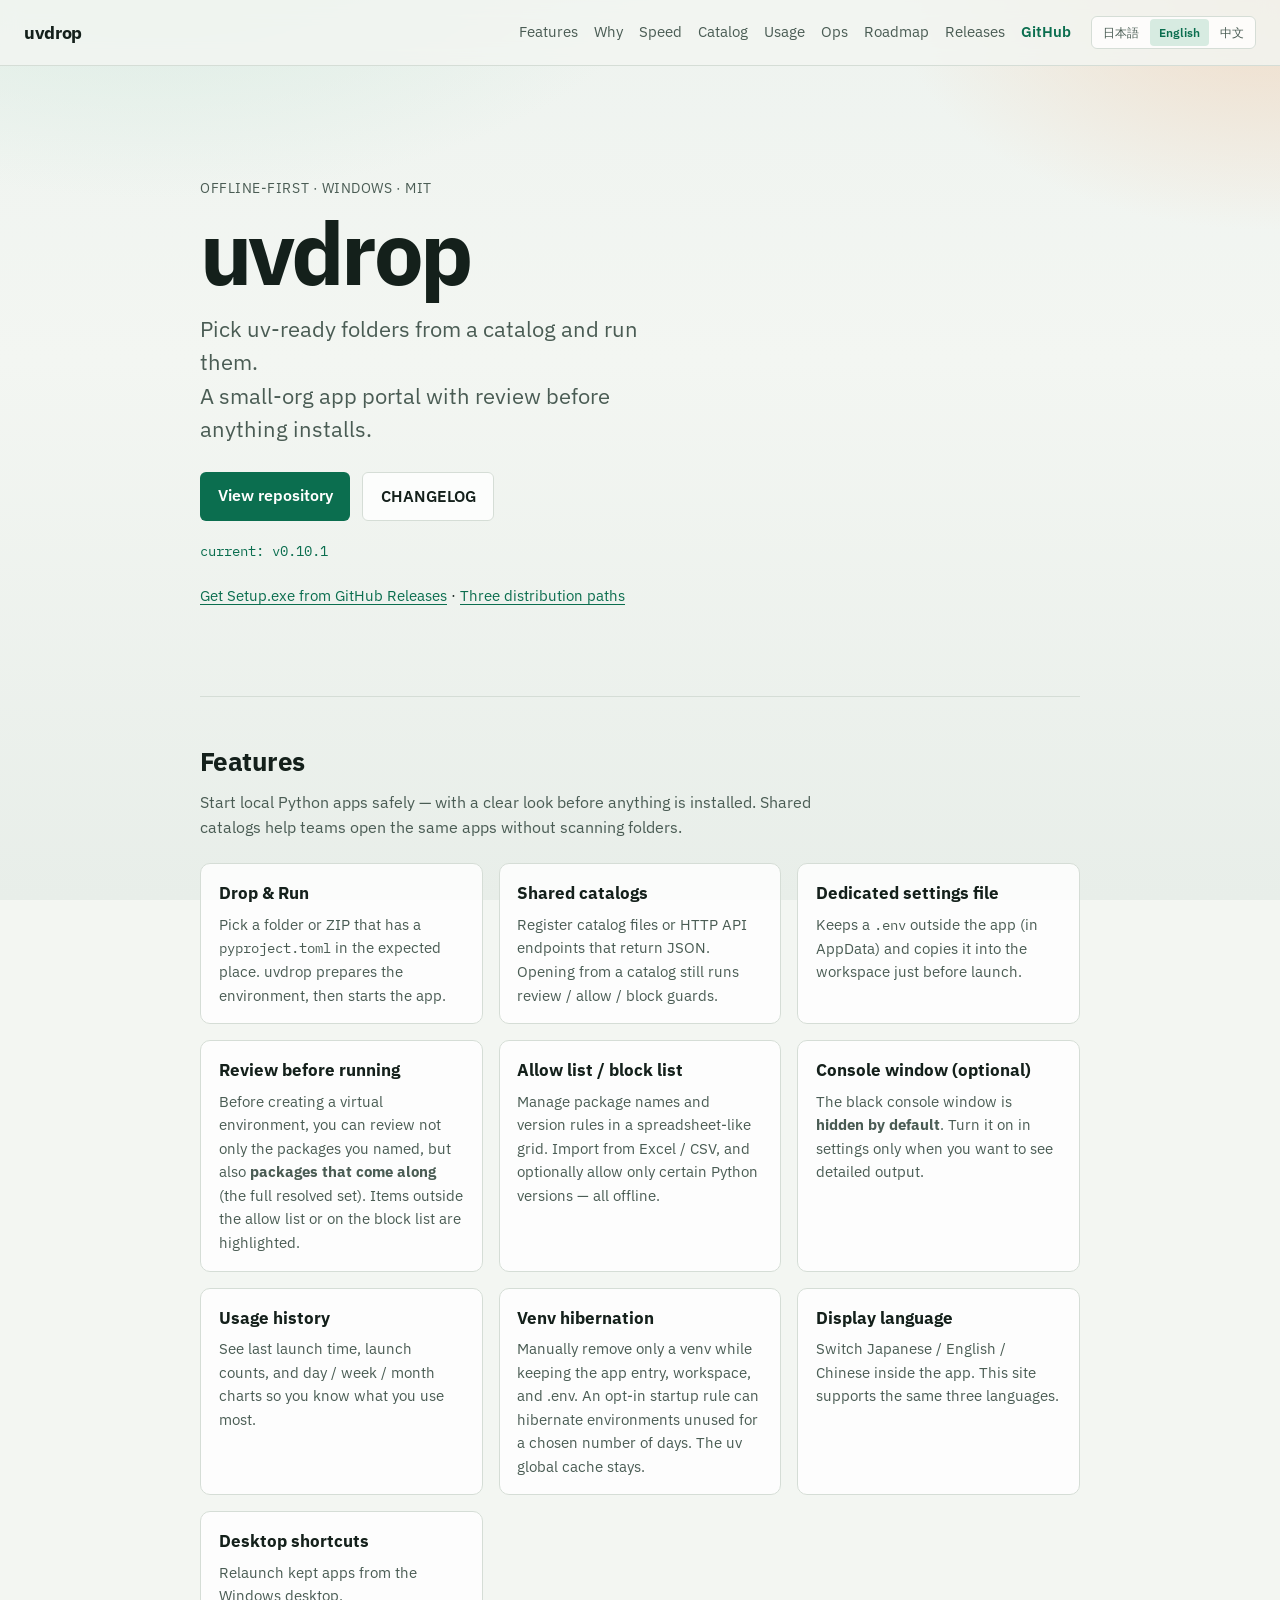
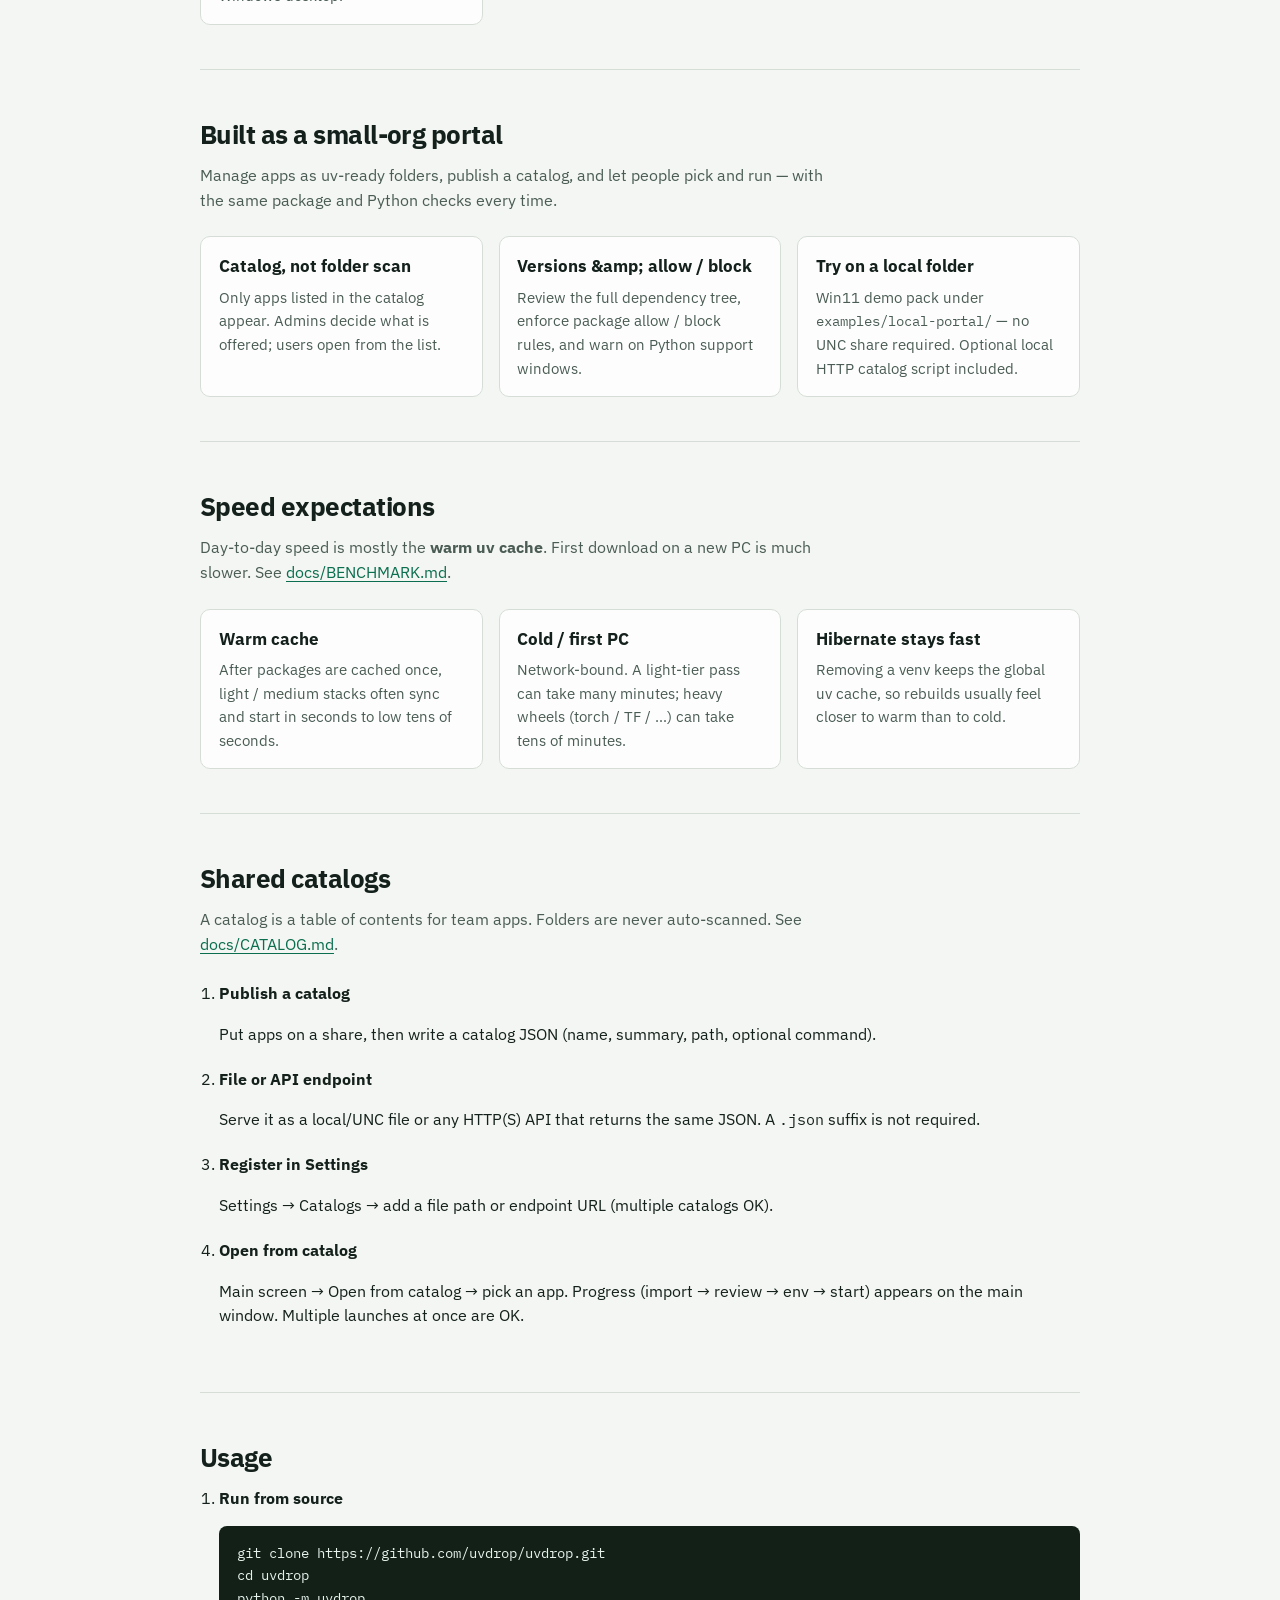
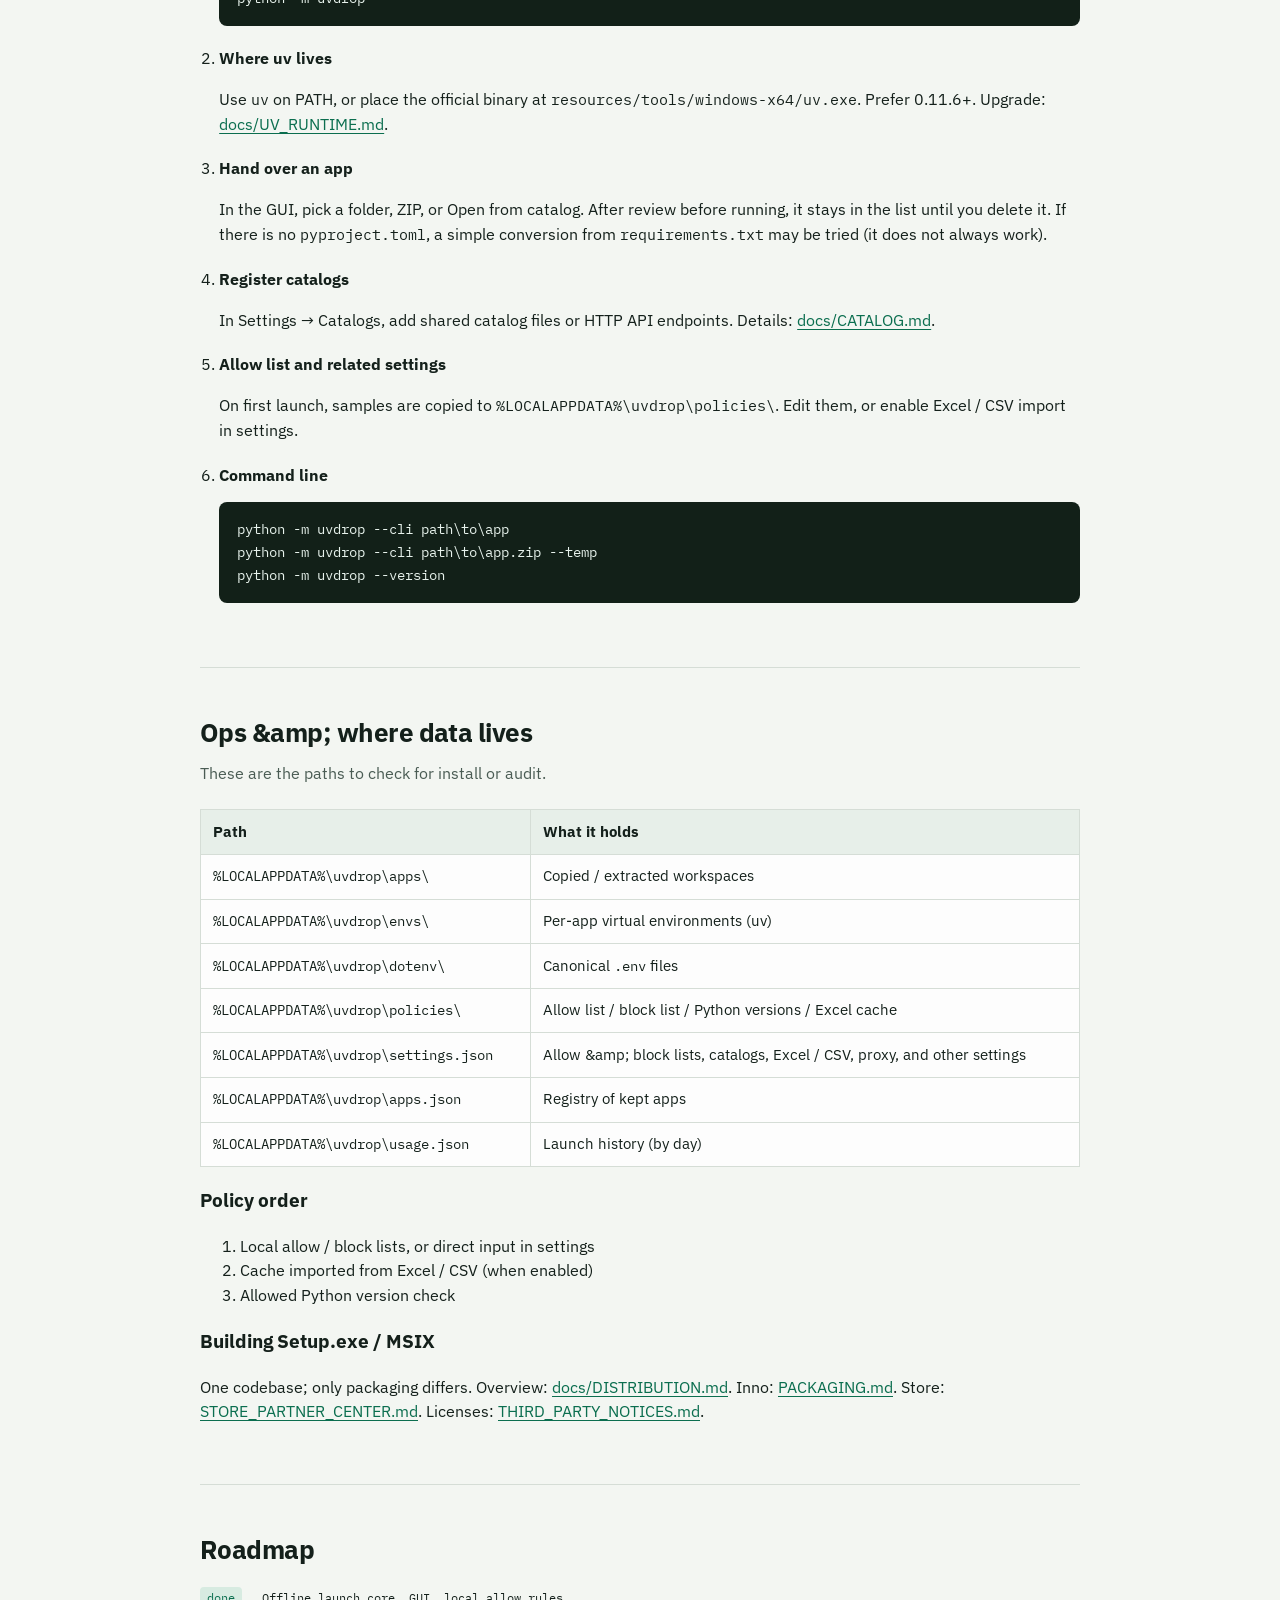
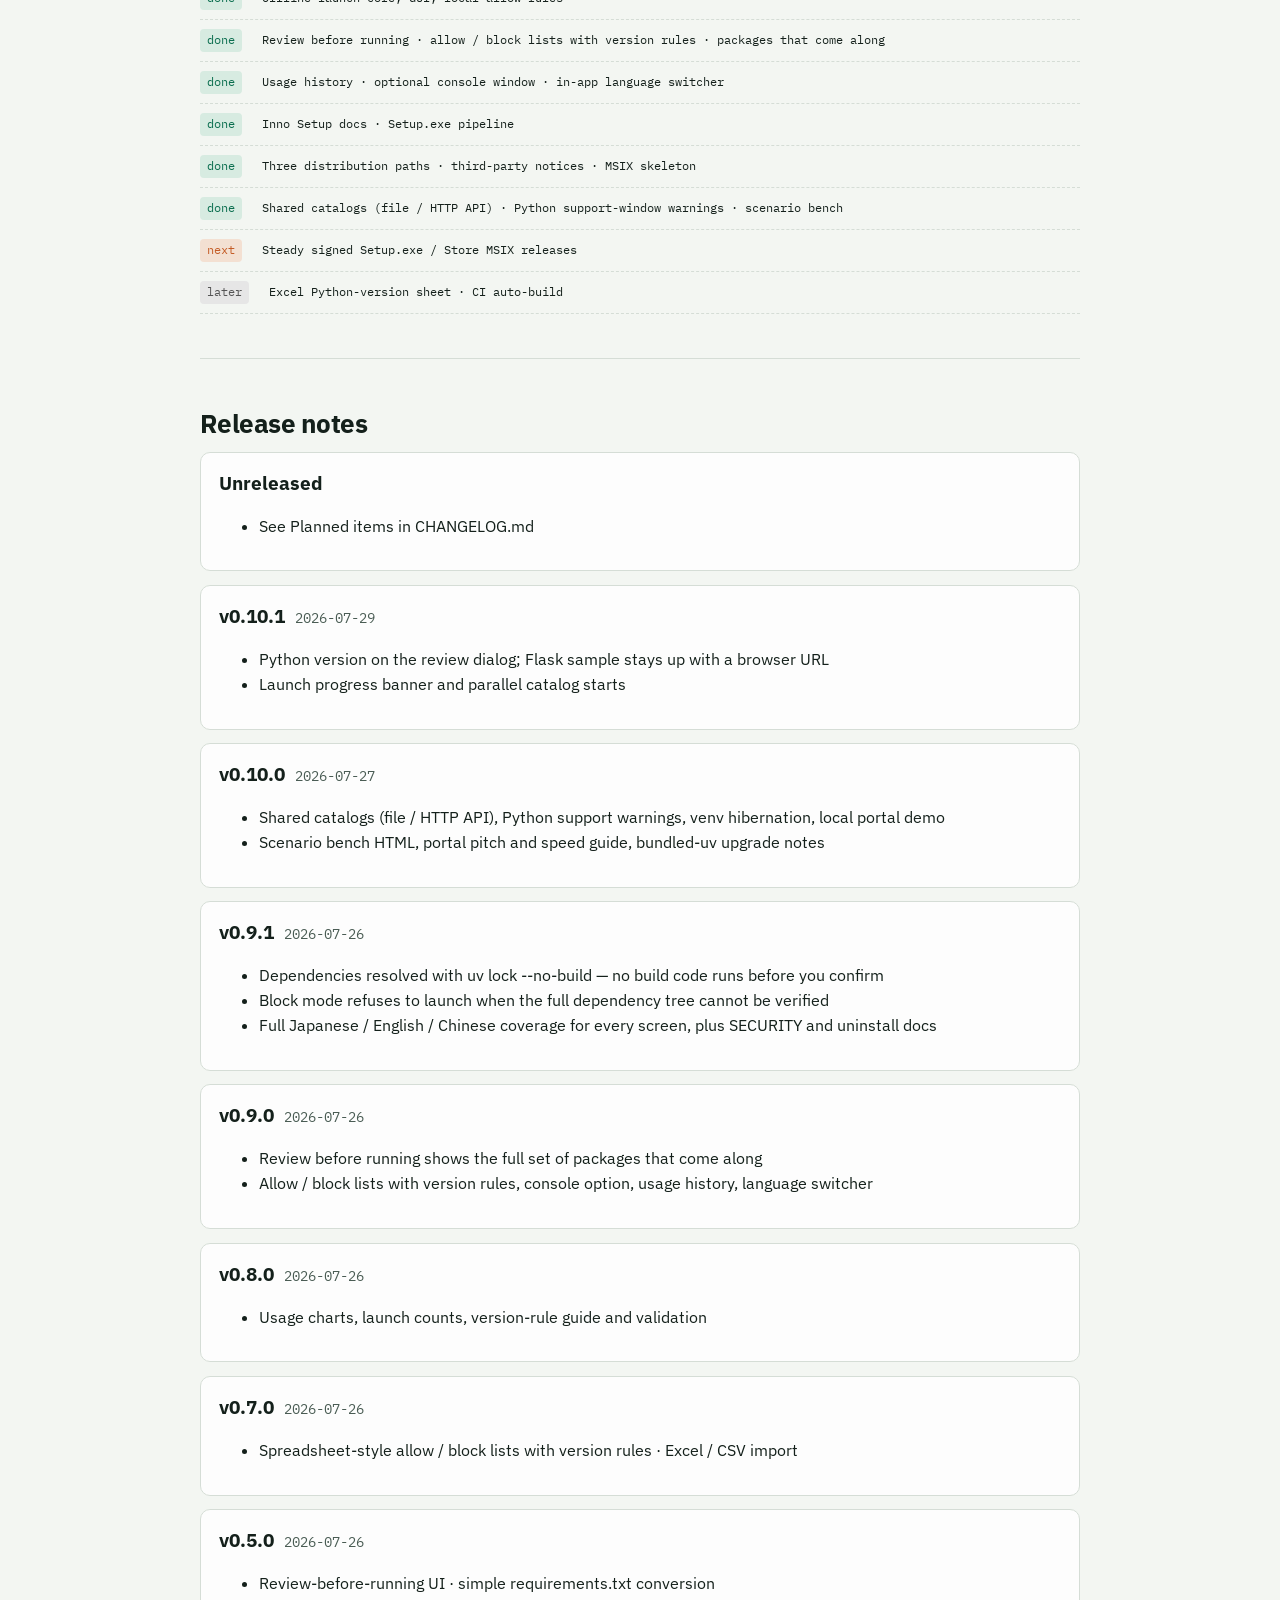
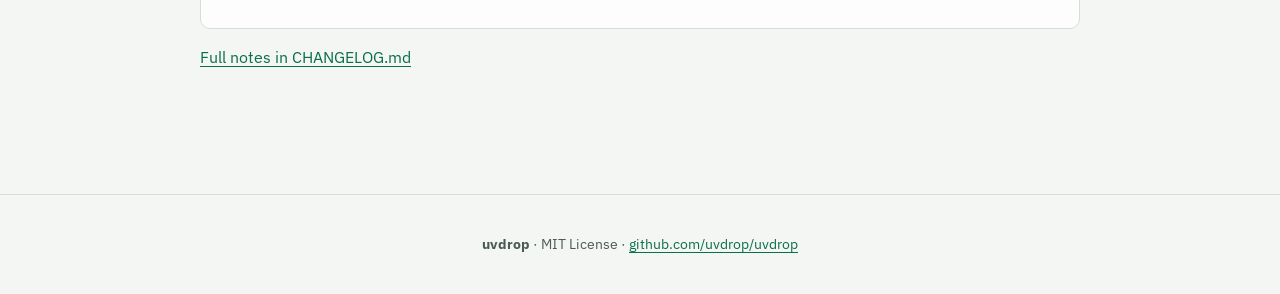
==== commit bca3a23e: "Release 0.10.1: Python version on confirm, Flask sample stays up." ====
--- a/docs/index.html
+++ b/docs/index.html
@@ -43,7 +43,7 @@
         <a class="btn primary" href="https://github.com/uvdrop/uvdrop" data-i18n="hero.cta.repo">View repository</a>
         <a class="btn ghost" href="https://github.com/uvdrop/uvdrop/blob/main/CHANGELOG.md" data-i18n="hero.cta.changelog">CHANGELOG</a>
       </div>
-      <p class="ver" id="site-version" data-i18n="hero.version">current: v0.10.0</p>
+      <p class="ver" id="site-version" data-i18n="hero.version">current: v0.10.1</p>
       <p class="hero-dl" data-i18n-html="hero.dl"><a href="https://github.com/uvdrop/uvdrop/releases">Get Setup.exe from GitHub Releases</a> · <a href="https://github.com/uvdrop/uvdrop/blob/main/docs/DISTRIBUTION.md">Three distribution paths</a></p>
     </section>
 
@@ -242,6 +242,13 @@
         </ul>
       </article>
       <article class="release">
+        <h3><span data-i18n="changelog.0101.title">v0.10.1</span> <time datetime="2026-07-29">2026-07-29</time></h3>
+        <ul>
+          <li data-i18n="changelog.0101.1">Python version on the review dialog; Flask sample stays up with a browser URL</li>
+          <li data-i18n="changelog.0101.2">Launch progress banner and parallel catalog starts</li>
+        </ul>
+      </article>
+      <article class="release">
         <h3><span data-i18n="changelog.0100.title">v0.10.0</span> <time datetime="2026-07-27">2026-07-27</time></h3>
         <ul>
           <li data-i18n="changelog.0100.1">Shared catalogs (file / HTTP API), Python support warnings, venv hibernation, local portal demo</li>
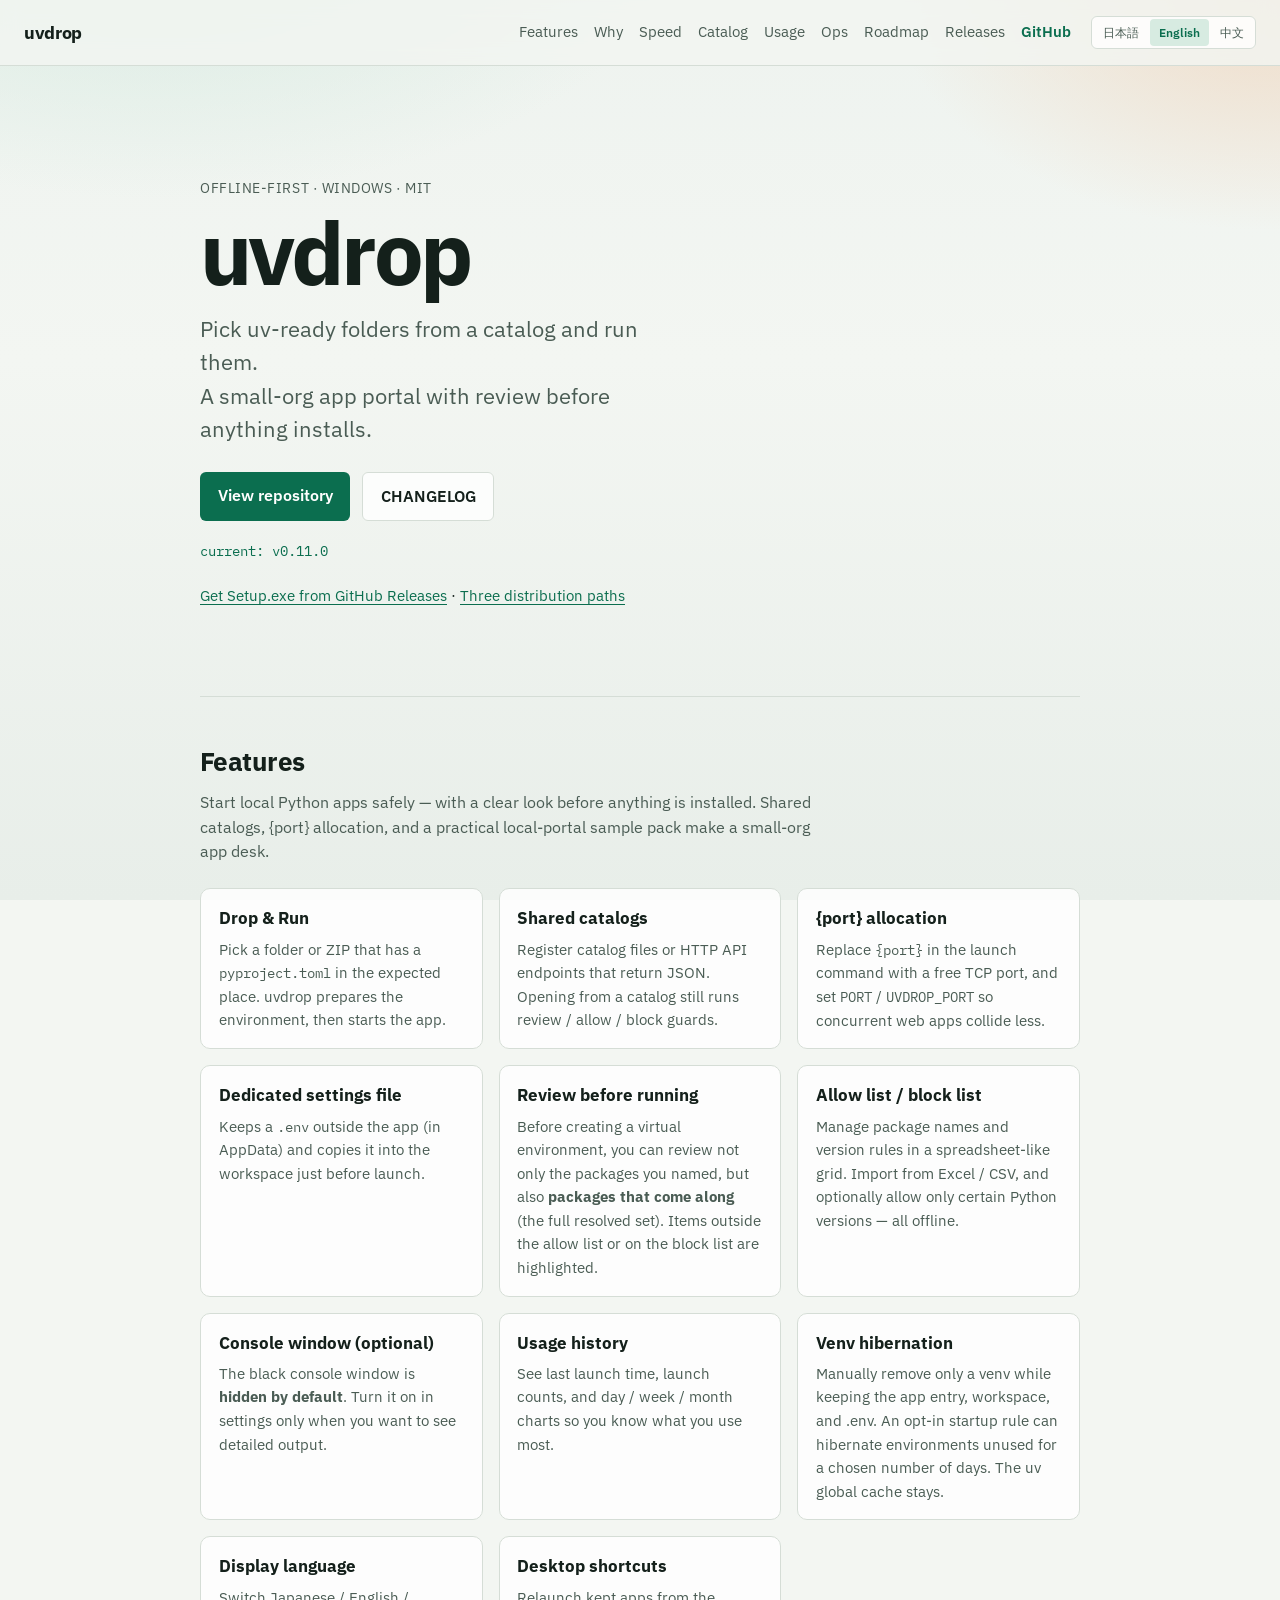
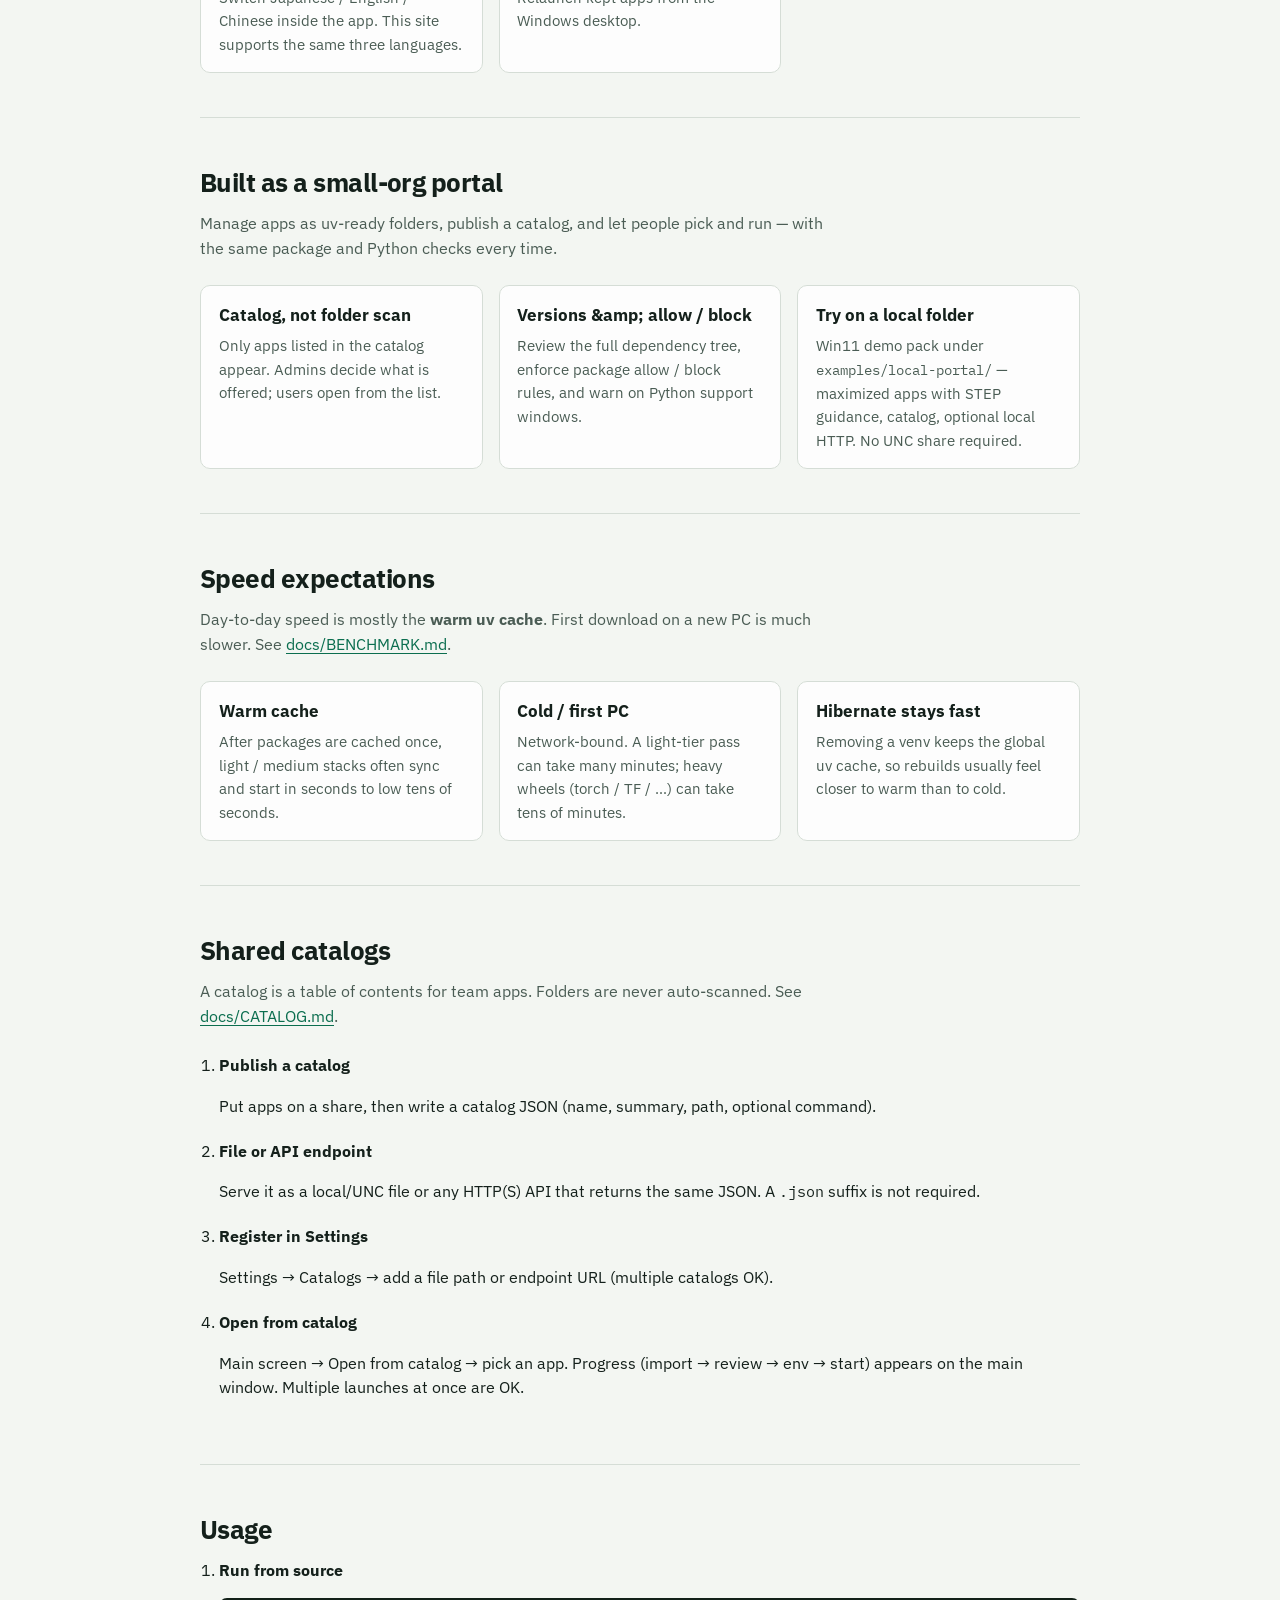
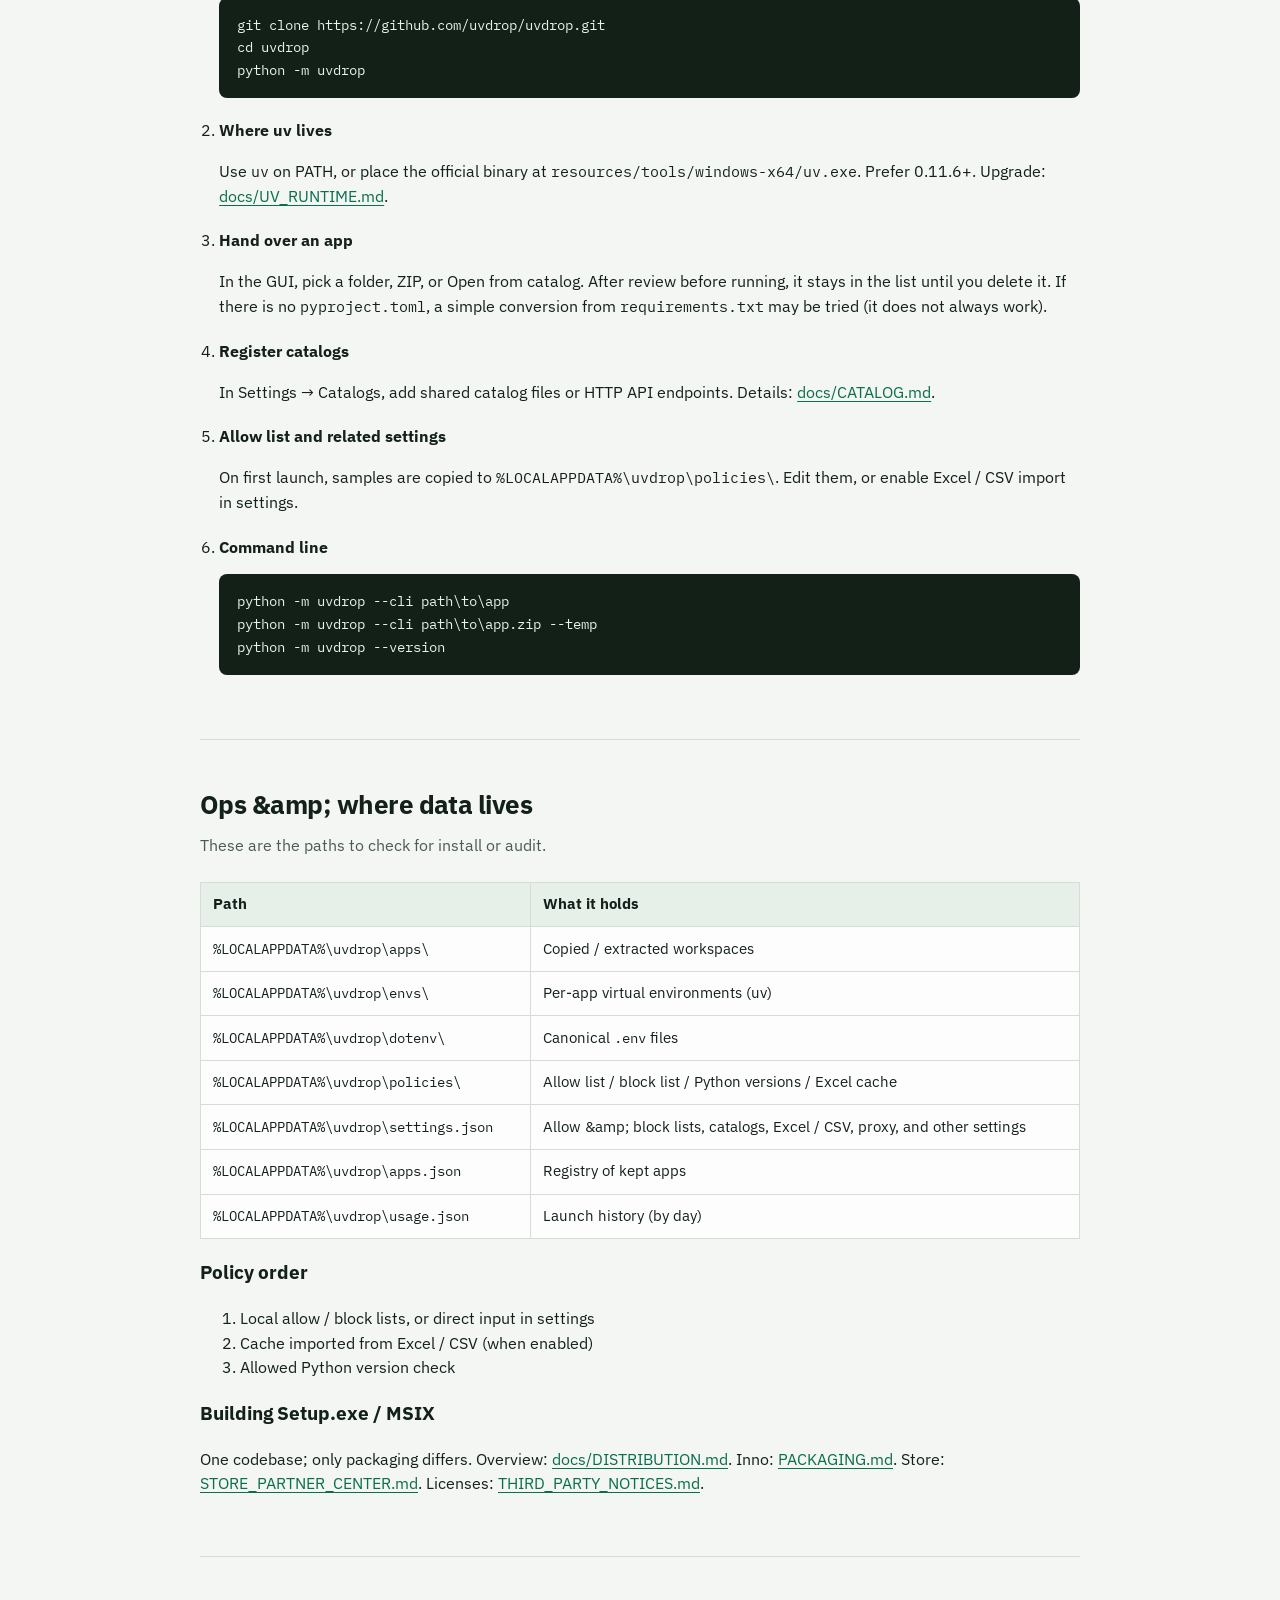
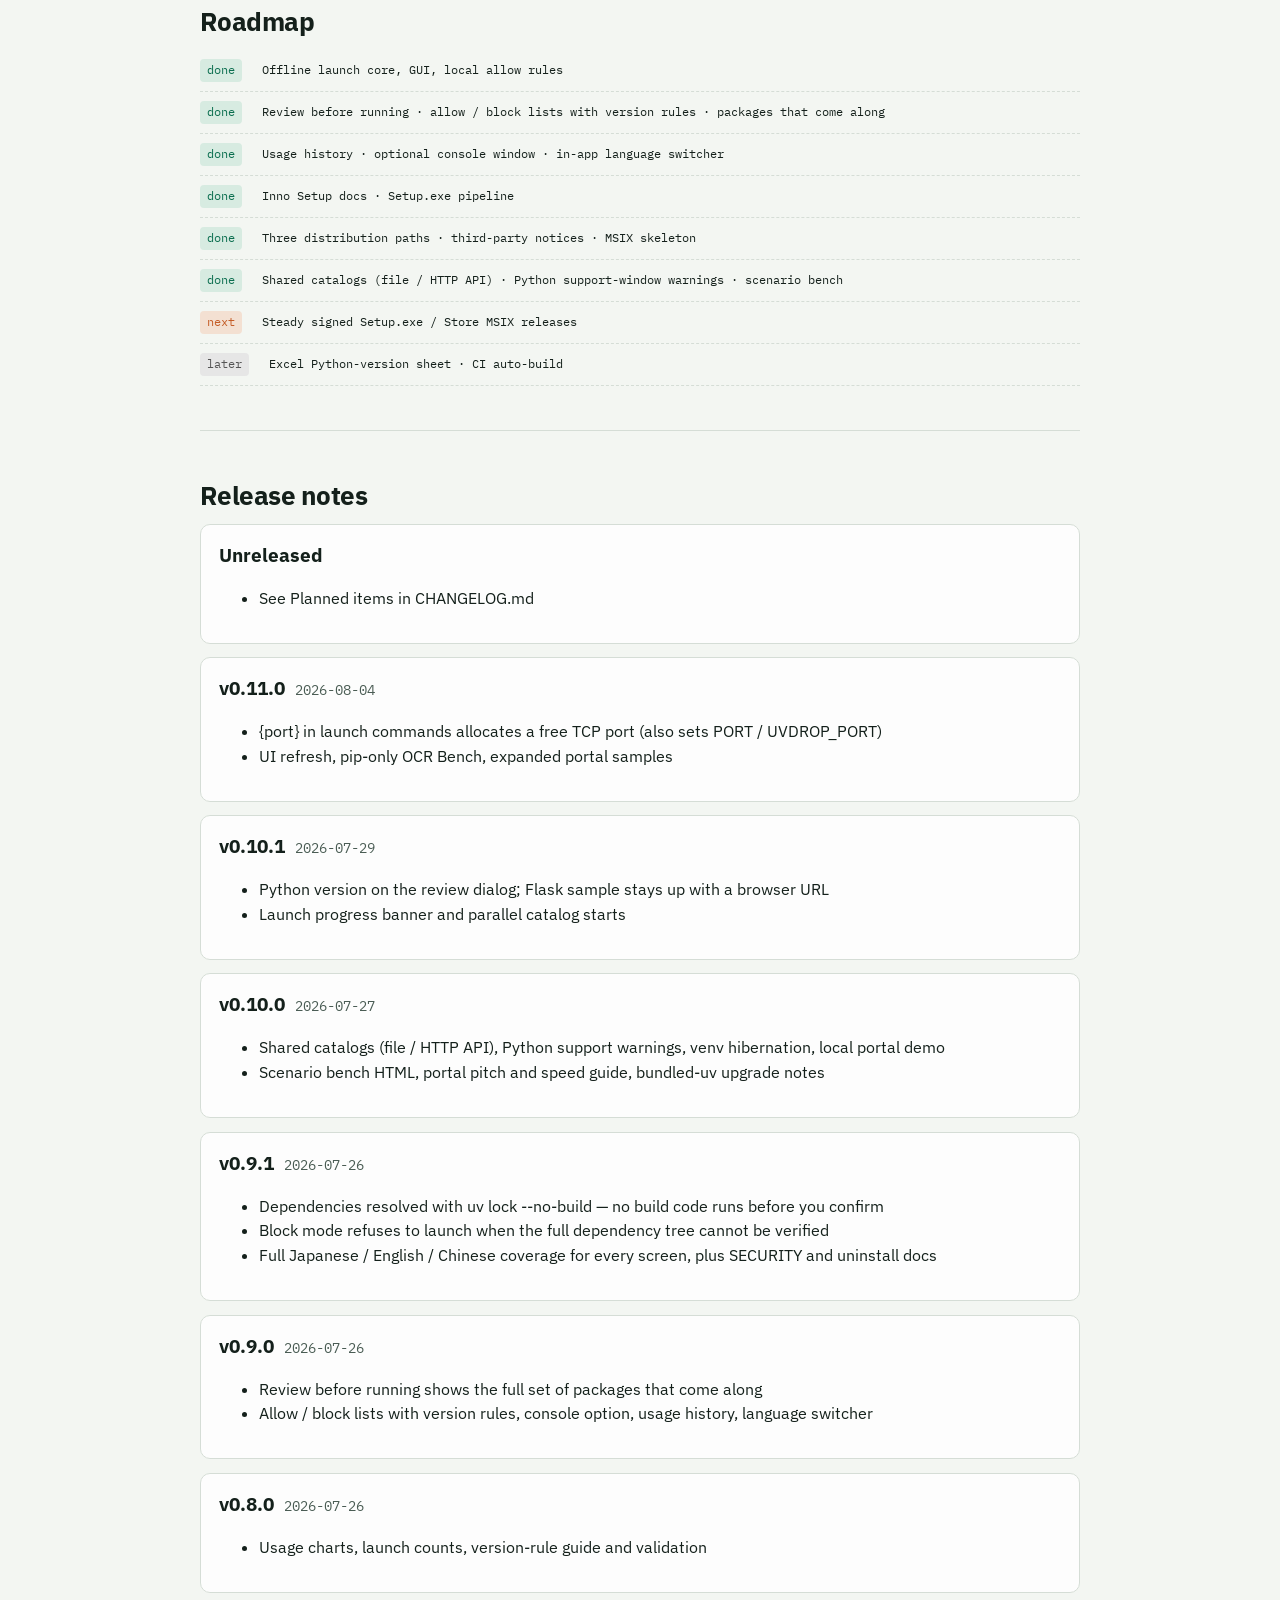
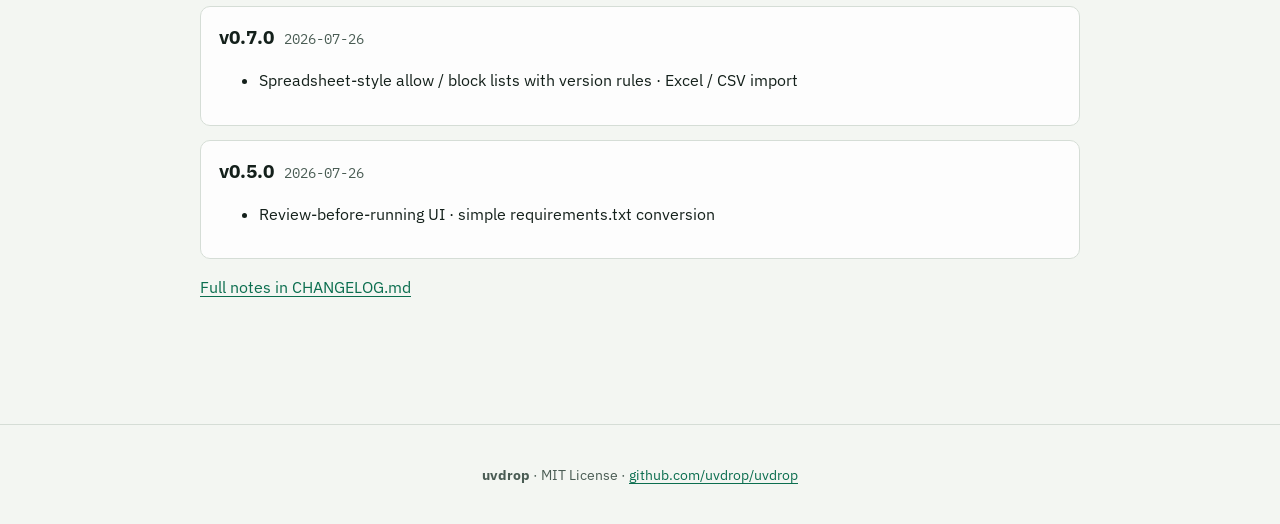
==== commit 7529701a: "Release 0.11.0: {port} allocation, UI refresh, and portal sample overhaul. Add free-port placeholder" ====
--- a/docs/index.html
+++ b/docs/index.html
@@ -43,7 +43,7 @@
         <a class="btn primary" href="https://github.com/uvdrop/uvdrop" data-i18n="hero.cta.repo">View repository</a>
         <a class="btn ghost" href="https://github.com/uvdrop/uvdrop/blob/main/CHANGELOG.md" data-i18n="hero.cta.changelog">CHANGELOG</a>
       </div>
-      <p class="ver" id="site-version" data-i18n="hero.version">current: v0.10.1</p>
+      <p class="ver" id="site-version" data-i18n="hero.version">current: v0.11.0</p>
       <p class="hero-dl" data-i18n-html="hero.dl"><a href="https://github.com/uvdrop/uvdrop/releases">Get Setup.exe from GitHub Releases</a> · <a href="https://github.com/uvdrop/uvdrop/blob/main/docs/DISTRIBUTION.md">Three distribution paths</a></p>
     </section>
 
@@ -58,6 +58,10 @@
         <li>
           <h3 data-i18n="features.catalog.title">Shared catalogs</h3>
           <p data-i18n-html="features.catalog.body">Register catalog files or HTTP API endpoints. Open listed apps with the same review / allow / block guards.</p>
+        </li>
+        <li>
+          <h3 data-i18n="features.port.title">{port} allocation</h3>
+          <p data-i18n-html="features.port.body">Replace <code>{port}</code> in the launch command with a free TCP port, and set <code>PORT</code> / <code>UVDROP_PORT</code>.</p>
         </li>
         <li>
           <h3 data-i18n="features.env.title">Dedicated settings file</h3>
@@ -242,6 +246,13 @@
         </ul>
       </article>
       <article class="release">
+        <h3><span data-i18n="changelog.0110.title">v0.11.0</span> <time datetime="2026-08-04">2026-08-04</time></h3>
+        <ul>
+          <li data-i18n="changelog.0110.1">{port} in launch commands allocates a free TCP port (also sets PORT / UVDROP_PORT)</li>
+          <li data-i18n="changelog.0110.2">UI refresh, pip-only OCR Bench, portal samples with fullscreen STEP flows</li>
+        </ul>
+      </article>
+      <article class="release">
         <h3><span data-i18n="changelog.0101.title">v0.10.1</span> <time datetime="2026-07-29">2026-07-29</time></h3>
         <ul>
           <li data-i18n="changelog.0101.1">Python version on the review dialog; Flask sample stays up with a browser URL</li>
